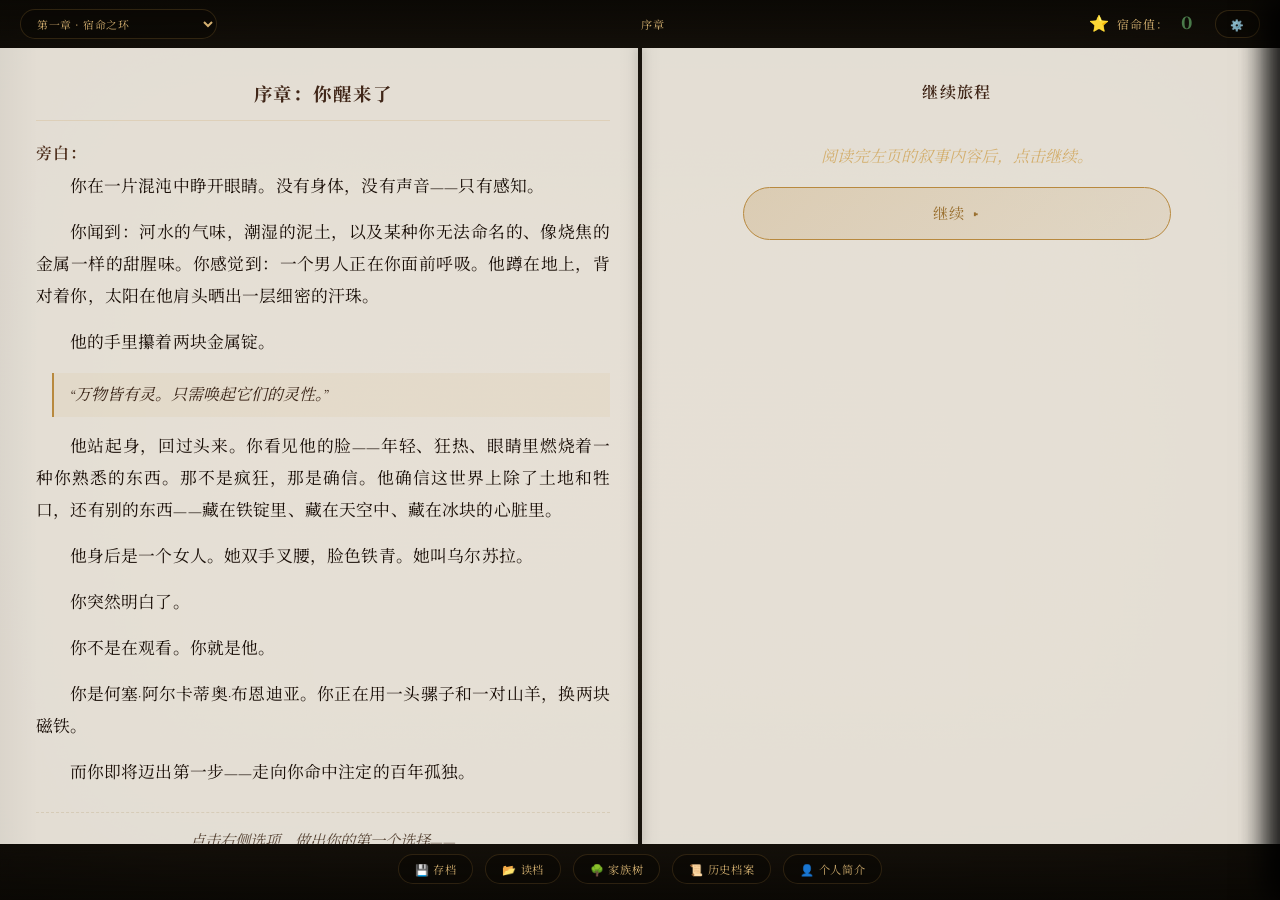
==== 百年孤独/百年孤独交互游戏/index.html @ 69bd51e5 "第一章demo" ====
<!DOCTYPE html>
<html lang="zh-CN">
<head>
<meta charset="UTF-8">
<meta name="viewport" content="width=device-width, initial-scale=1.0, maximum-scale=1.0, user-scalable=no">
<title>百年孤独 · 宿命之环</title>
<!-- Google Fonts: 衬线字体 -->
<link rel="preconnect" href="https://fonts.googleapis.com">
<link rel="preconnect" href="https://fonts.gstatic.com" crossorigin>
<link href="https://fonts.googleapis.com/css2?family=Cormorant+Garamond:wght@400;600;700&family=Cinzel:wght@400;700&family=Noto+Serif+SC:wght@400;600;700&display=swap" rel="stylesheet">
<style>
/* ================================================================
   一、CSS变量 & 全局重置
   ================================================================ */
:root {
  /* 配色 —— 高对比度复古旧书质感 */
  --bg-dark: #080604;
  --page-bg: rgba(255, 250, 240, 0.90);
  --page-bg-strong: rgba(255, 250, 240, 0.96);
  --text-main: #1a0f08;
  --text-title: #402618;
  --text-transition: #5c4a3b;
  --speaker-ursula: #a52020;
  --speaker-jose: #1a3a4a;
  --speaker-melquiades: #c4910a;
  --speaker-narrator: #4a2a18;
  --choice-bg: #faf3e8;
  --choice-border: #b8956a;
  --choice-hover-bg: #ecdcc8;
  --choice-active-bg: #c89860;
  --fate-low: #4a7a4a;
  --fate-mid: #c4910a;
  --fate-high: #a51a1a;
  --gold: #b8893e;
  --gold-light: #e8c870;
  --gold-dim: #d4b070;
  --spine-shadow: rgba(0,0,0,0.18);
  --sidebar-text: #e0d2bc;
  --sidebar-text-dim: #c0b090;

  /* 字体 */
  --font-body: 'Cormorant Garamond', 'Noto Serif SC', 'Georgia', 'STSong', serif;
  --font-title: 'Cinzel', 'Noto Serif SC', 'Times New Roman', serif;
  --font-ui: 'Noto Serif SC', 'Georgia', serif;

  /* 尺寸 */
  --topbar-h: 48px;
  --bottombar-h: 56px;
  --book-padding: 40px;
  --spine-width: 4px;

  /* 过渡 */
  --transition-speed: 0.35s;
}

* { margin: 0; padding: 0; box-sizing: border-box; }

body {
  background: var(--bg-dark);
  font-family: var(--font-body);
  height: 100vh;
  width: 100vw;
  overflow: hidden;
  user-select: none;
  -webkit-user-select: none;
  color: var(--text-main);
}

/* ================================================================
   二、书页背景层
   ================================================================ */
#book-bg {
  position: fixed;
  inset: 0;
  z-index: 0;
  background-color: #241c12;
  background-image:
    radial-gradient(ellipse at 20% 50%, rgba(200,155,80,0.06) 0%, transparent 50%),
    radial-gradient(ellipse at 80% 50%, rgba(200,155,80,0.04) 0%, transparent 50%),
    url('data:image/svg+xml,<svg xmlns="http://www.w3.org/2000/svg" width="400" height="400"><filter id="n"><feTurbulence type="fractalNoise" baseFrequency="0.65" numOctaves="3" stitchTiles="stitch"/></filter><rect width="400" height="400" filter="url(%23n)" opacity="0.02"/></svg>');
  opacity: 1;
}

/* 书页纹理叠加 */
#book-texture {
  position: fixed;
  inset: 0;
  z-index: 1;
  pointer-events: none;
  background:
    repeating-linear-gradient(0deg, transparent, transparent 2px, rgba(139,105,20,0.02) 2px, rgba(139,105,20,0.02) 4px);
  opacity: 0.35;
}

/* 暗角 */
#vignette {
  position: fixed;
  inset: 0;
  z-index: 2;
  pointer-events: none;
  box-shadow: inset 0 0 180px 60px rgba(0,0,0,0.55);
}

/* ================================================================
   三、主布局 — CSS Grid 书页
   ================================================================ */
#app-container {
  position: fixed;
  inset: 0;
  z-index: 5;
  display: flex;
  flex-direction: column;
}

/* 顶部栏 */
#top-bar {
  height: var(--topbar-h);
  z-index: 15;
  display: flex;
  justify-content: space-between;
  align-items: center;
  padding: 0 20px;
  background: linear-gradient(to bottom, rgba(10,8,4,0.9) 0%, rgba(10,8,4,0.4) 100%);
  gap: 12px;
  flex-shrink: 0;
  backdrop-filter: blur(6px);
}

.top-item {
  display: flex;
  align-items: center;
  gap: 16px;
}

.top-btn {
  font-family: var(--font-ui);
  font-size: 0.68rem;
  color: var(--gold-dim);
  background: rgba(10,8,4,0.55);
  border: 1px solid rgba(184,137,62,0.22);
  padding: 5px 14px;
  border-radius: 20px;
  cursor: pointer;
  transition: all 0.3s ease;
  letter-spacing: 0.05em;
  white-space: nowrap;
}
.top-btn:hover {
  background: rgba(184,137,62,0.12);
  border-color: rgba(184,137,62,0.45);
  color: #e8d0a0;
}

#chapter-select {
  font-family: var(--font-ui);
  font-size: 0.68rem;
  color: var(--gold-dim);
  background: rgba(10,8,4,0.55);
  border: 1px solid rgba(184,137,62,0.22);
  padding: 5px 12px;
  border-radius: 20px;
  cursor: pointer;
  letter-spacing: 0.05em;
  outline: none;
}
#chapter-select option {
  background: #14100c;
  color: #d4b070;
}

#progress-label {
  font-family: var(--font-ui);
  font-size: 0.7rem;
  color: var(--gold-dim);
  letter-spacing: 0.08em;
  white-space: nowrap;
}

/* 宿命值显示 */
#fate-display {
  display: flex;
  align-items: center;
  gap: 6px;
  font-family: var(--font-title);
  font-size: 0.75rem;
  color: var(--gold-dim);
  letter-spacing: 0.1em;
}
#fate-icon {
  font-size: 1rem;
}
#fate-value {
  font-weight: 700;
  font-size: 1.1rem;
  transition: color 0.5s ease, transform 0.3s ease;
  min-width: 24px;
  text-align: center;
}
#fate-value.pulse {
  animation: fatePulse 0.5s ease;
}

@keyframes fatePulse {
  0%, 100% { transform: scale(1); }
  50% { transform: scale(1.35); }
}

/* 书页区域 */
#book-area {
  flex: 1;
  display: grid;
  grid-template-columns: 1fr var(--spine-width) 1fr;
  overflow: hidden;
  min-height: 0;
}

/* 左页 */
#left-page {
  position: relative;
  padding: 32px 28px 32px 36px;
  overflow-y: auto;
  overflow-x: hidden;
  background:
    linear-gradient(to right, rgba(0,0,0,0.04) 0%, transparent 6%),
    linear-gradient(to left, rgba(0,0,0,0.03) 0%, transparent 3%),
    rgba(255, 250, 240, 0.88);
  transition: opacity var(--transition-speed) ease;
}
#left-page.fading { opacity: 0; }

#left-page::-webkit-scrollbar { width: 4px; }
#left-page::-webkit-scrollbar-track { background: transparent; }
#left-page::-webkit-scrollbar-thumb { background: rgba(139,105,20,0.15); border-radius: 6px; }

/* 书脊 */
#spine {
  position: relative;
  background: linear-gradient(
    to right,
    rgba(0,0,0,0.12) 0%,
    rgba(0,0,0,0.18) 30%,
    rgba(0,0,0,0.22) 50%,
    rgba(0,0,0,0.18) 70%,
    rgba(0,0,0,0.12) 100%
  );
  box-shadow:
    -2px 0 8px rgba(0,0,0,0.1),
    2px 0 8px rgba(0,0,0,0.1);
  z-index: 2;
}

/* 右页 */
#right-page {
  position: relative;
  padding: 32px 36px 32px 28px;
  overflow-y: auto;
  overflow-x: hidden;
  background:
    linear-gradient(to left, rgba(0,0,0,0.04) 0%, transparent 6%),
    linear-gradient(to right, rgba(0,0,0,0.03) 0%, transparent 3%),
    rgba(255, 250, 240, 0.88);
  transition: opacity var(--transition-speed) ease;
}
#right-page.fading { opacity: 0; }

#right-page::-webkit-scrollbar { width: 4px; }
#right-page::-webkit-scrollbar-track { background: transparent; }
#right-page::-webkit-scrollbar-thumb { background: rgba(139,105,20,0.15); border-radius: 6px; }

/* 底部栏 */
#bottom-bar {
  height: var(--bottombar-h);
  z-index: 15;
  display: flex;
  justify-content: center;
  align-items: center;
  gap: 12px;
  padding: 8px 20px 14px;
  background: linear-gradient(to top, rgba(10,8,4,0.9) 0%, rgba(10,8,4,0.4) 100%);
  backdrop-filter: blur(6px);
  flex-shrink: 0;
  flex-wrap: wrap;
}

.bottom-btn {
  font-family: var(--font-ui);
  font-size: 0.7rem;
  color: var(--gold-dim);
  background: rgba(10,8,4,0.55);
  border: 1px solid rgba(184,137,62,0.2);
  padding: 6px 16px;
  border-radius: 20px;
  cursor: pointer;
  transition: all 0.3s ease;
  letter-spacing: 0.06em;
  white-space: nowrap;
  display: flex;
  align-items: center;
  gap: 5px;
}
.bottom-btn:hover {
  background: rgba(184,137,62,0.12);
  border-color: rgba(184,137,62,0.45);
  color: #e8d0a0;
}

/* ================================================================
   四、左页叙事区样式
   ================================================================ */
.scene-title {
  font-family: var(--font-title);
  font-size: 1.15rem;
  font-weight: 700;
  color: var(--text-title);
  letter-spacing: 0.1em;
  margin-bottom: 20px;
  padding-bottom: 12px;
  border-bottom: 1px solid rgba(196,149,74,0.2);
  text-align: center;
}

.speaker-label {
  display: inline-block;
  font-family: var(--font-title);
  font-size: 1rem;
  font-weight: 600;
  margin-bottom: 6px;
  letter-spacing: 0.05em;
}
.speaker-label.ursula { color: var(--speaker-ursula); }
.speaker-label.jose { color: var(--speaker-jose); }
.speaker-label.melquiades { color: var(--speaker-melquiades); }
.speaker-label.narrator { color: var(--speaker-narrator); }

.narrative-paragraph {
  font-size: 1.05rem;
  line-height: 1.9;
  color: var(--text-main);
  text-indent: 2em;
  margin-bottom: 14px;
  text-align: justify;
  letter-spacing: 0.01em;
}

.narrative-quote {
  display: block;
  margin: 8px 0 14px 16px;
  padding: 8px 16px;
  border-left: 2px solid var(--gold);
  font-style: italic;
  color: #3a2518;
  font-size: 1rem;
  line-height: 1.8;
  background: rgba(196,149,74,0.08);
}

.transition-text {
  margin-top: 24px;
  padding-top: 16px;
  border-top: 1px dashed rgba(139,105,20,0.15);
  font-style: italic;
  color: var(--text-transition);
  font-size: 0.95rem;
  line-height: 1.7;
  text-align: center;
}

.memory-hint {
  margin-top: 20px;
  padding: 10px 16px;
  background: rgba(196,149,74,0.1);
  border: 1px solid rgba(184,137,62,0.25);
  border-radius: 6px;
  font-size: 0.8rem;
  color: #5c4a3b;
  text-align: center;
  font-style: italic;
}
.memory-hint::before {
  content: '💎 ';
}

/* ================================================================
   五、右页交互区样式
   ================================================================ */
.right-section-title {
  font-family: var(--font-title);
  font-size: 1rem;
  font-weight: 600;
  color: var(--text-title);
  text-align: center;
  margin-bottom: 20px;
  letter-spacing: 0.08em;
}

.choices-list {
  display: flex;
  flex-direction: column;
  gap: 14px;
}

.choice-btn {
  display: block;
  width: 100%;
  padding: 18px 22px;
  background: rgba(250, 243, 232, 0.94);
  border: 1px solid var(--choice-border);
  border-radius: 6px;
  font-family: var(--font-body);
  font-size: 1.05rem;
  text-align: left;
  color: var(--text-main);
  cursor: pointer;
  transition: all 0.25s ease;
  position: relative;
  letter-spacing: 0.02em;
}
.choice-btn:hover {
  background: var(--choice-hover-bg);
  transform: translateY(-2px);
  box-shadow: 0 6px 20px rgba(0,0,0,0.14);
  border-color: #a07848;
}
.choice-btn:active {
  background: var(--choice-active-bg);
  transform: translateY(0);
  box-shadow: 0 2px 8px rgba(0,0,0,0.12);
}
.choice-btn .choice-label {
  display: block;
  font-weight: 600;
  font-family: var(--font-title);
  font-size: 1rem;
  color: var(--text-title);
  margin-bottom: 6px;
  letter-spacing: 0.04em;
}
.choice-btn .choice-desc {
  display: block;
  font-size: 0.88rem;
  color: #4a3a2a;
  line-height: 1.5;
  font-style: italic;
}

/* 结算面板 */
.settlement-panel {
  background: rgba(250, 243, 232, 0.94);
  border: 1px solid var(--choice-border);
  border-radius: 8px;
  padding: 24px;
}

.settlement-summary {
  font-size: 0.95rem;
  line-height: 1.8;
  color: var(--text-main);
  text-align: center;
  margin-bottom: 16px;
  font-style: italic;
}

.settlement-table {
  width: 100%;
  border-collapse: collapse;
  margin: 12px 0;
  font-size: 0.88rem;
}
.settlement-table th {
  font-family: var(--font-title);
  font-size: 0.75rem;
  color: var(--text-title);
  padding: 8px 10px;
  border-bottom: 1px solid var(--choice-border);
  letter-spacing: 0.05em;
}
.settlement-table td {
  padding: 8px 10px;
  text-align: center;
  border-bottom: 1px solid rgba(196,149,74,0.12);
  color: var(--text-main);
}

.tag-badge {
  display: inline-block;
  padding: 3px 12px;
  background: rgba(184,137,62,0.15);
  border: 1px solid rgba(184,137,62,0.3);
  border-radius: 12px;
  font-size: 0.75rem;
  color: #3a2018;
  margin: 2px 4px;
}

.fate-summary {
  text-align: center;
  font-family: var(--font-title);
  font-size: 0.9rem;
  margin-top: 16px;
  letter-spacing: 0.06em;
}

.next-btn {
  display: block;
  width: 80%;
  margin: 20px auto 0;
  padding: 14px 24px;
  background: linear-gradient(135deg, rgba(184,137,62,0.22), rgba(184,137,62,0.1));
  border: 1px solid var(--gold);
  border-radius: 30px;
  font-family: var(--font-title);
  font-size: 0.95rem;
  color: #9a7030;
  cursor: pointer;
  transition: all 0.3s ease;
  letter-spacing: 0.1em;
  text-align: center;
}
.next-btn:hover {
  background: linear-gradient(135deg, rgba(184,137,62,0.38), rgba(184,137,62,0.18));
  transform: translateY(-2px);
  box-shadow: 0 6px 20px rgba(184,137,62,0.2);
  color: #b8893e;
}

/* 记忆碎片卡片 */
.memory-card {
  position: relative;
  margin-top: 16px;
  padding: 16px 20px;
  background: linear-gradient(135deg, rgba(184,137,62,0.15), rgba(10,8,4,0.55));
  border: 1px solid var(--gold);
  border-radius: 8px;
  animation: memorySlideIn 0.5s ease;
  box-shadow: 0 0 20px rgba(184,137,62,0.08);
}
@keyframes memorySlideIn {
  from { transform: translateY(20px); opacity: 0; }
  to { transform: translateY(0); opacity: 1; }
}
.memory-card-title {
  font-family: var(--font-title);
  font-size: 0.85rem;
  color: var(--gold-light);
  letter-spacing: 0.08em;
  margin-bottom: 4px;
}
.memory-card-desc {
  font-size: 0.82rem;
  color: #d4c0a0;
  line-height: 1.5;
  font-style: italic;
}

/* ================================================================
   六、侧边栏（通用）
   ================================================================ */
.sidebar-overlay {
  position: fixed;
  inset: 0;
  z-index: 50;
  background: rgba(0,0,0,0.6);
  opacity: 0;
  pointer-events: none;
  transition: opacity 0.35s ease;
}
.sidebar-overlay.open {
  opacity: 1;
  pointer-events: all;
}

.sidebar-panel {
  position: fixed;
  top: 0;
  right: 0;
  bottom: 0;
  width: min(420px, 90vw);
  z-index: 55;
  background: linear-gradient(135deg, #14100c, #0e0b08);
  border-left: 1px solid rgba(184,137,62,0.2);
  box-shadow: -8px 0 30px rgba(0,0,0,0.6);
  transform: translateX(100%);
  transition: transform 0.4s cubic-bezier(0.4, 0, 0.2, 1);
  overflow-y: auto;
  padding: 24px;
  display: flex;
  flex-direction: column;
}
.sidebar-panel.open {
  transform: translateX(0);
}

.sidebar-header {
  display: flex;
  justify-content: space-between;
  align-items: center;
  margin-bottom: 20px;
  padding-bottom: 12px;
  border-bottom: 1px solid rgba(184,137,62,0.2);
}
.sidebar-title {
  font-family: var(--font-title);
  font-size: 1.1rem;
  color: var(--gold-light);
  letter-spacing: 0.08em;
}
.sidebar-close {
  background: none;
  border: 1px solid rgba(184,137,62,0.3);
  color: var(--gold-dim);
  font-size: 1.2rem;
  cursor: pointer;
  width: 32px;
  height: 32px;
  border-radius: 50%;
  display: flex;
  align-items: center;
  justify-content: center;
  transition: all 0.3s ease;
}
.sidebar-close:hover {
  background: rgba(184,137,62,0.15);
  border-color: var(--gold);
  color: var(--gold-light);
}

.sidebar-content {
  flex: 1;
  overflow-y: auto;
}

/* 家族树 */
.family-member {
  padding: 10px 14px;
  margin: 6px 0;
  background: rgba(255,255,255,0.04);
  border: 1px solid rgba(184,137,62,0.15);
  border-radius: 6px;
  cursor: pointer;
  transition: all 0.3s ease;
}
.family-member:hover {
  background: rgba(184,137,62,0.1);
  border-color: rgba(184,137,62,0.35);
}
.family-member.current {
  border-color: var(--gold);
  background: rgba(184,137,62,0.15);
}
.family-member .fm-name {
  font-family: var(--font-title);
  font-size: 0.9rem;
  color: #e8d0a0;
  letter-spacing: 0.04em;
}
.family-member .fm-relation {
  font-size: 0.7rem;
  color: var(--gold-dim);
  margin-top: 2px;
}
.family-tree-connector {
  width: 2px;
  height: 16px;
  background: rgba(184,137,62,0.18);
  margin: 0 auto;
}

/* 历史档案 */
.archive-item {
  padding: 12px 16px;
  margin: 8px 0;
  border-radius: 6px;
  border: 1px solid rgba(184,137,62,0.15);
  background: rgba(255,255,255,0.03);
  transition: all 0.3s ease;
}
.archive-item.unlocked { border-color: rgba(184,137,62,0.35); }
.archive-item.locked {
  opacity: 0.45;
  filter: grayscale(0.4);
}
.archive-item .archive-chapter {
  font-size: 0.65rem;
  color: var(--gold-dim);
  letter-spacing: 0.1em;
  text-transform: uppercase;
}
.archive-item .archive-title {
  font-family: var(--font-title);
  font-size: 0.9rem;
  color: #e8d0a0;
  margin-top: 2px;
  letter-spacing: 0.04em;
}
.archive-item .archive-desc {
  font-size: 0.8rem;
  color: #c0b090;
  margin-top: 4px;
  line-height: 1.4;
}
.locked .archive-title::after {
  content: ' ❓';
}

/* 个人简介 */
.profile-section {
  margin-bottom: 20px;
}
.profile-section h4 {
  font-family: var(--font-title);
  font-size: 0.8rem;
  color: var(--gold-light);
  letter-spacing: 0.08em;
  margin-bottom: 8px;
  padding-bottom: 4px;
  border-bottom: 1px solid rgba(184,137,62,0.18);
}
.profile-tags {
  display: flex;
  flex-wrap: wrap;
  gap: 6px;
}
.profile-choice-log {
  font-size: 0.82rem;
  color: #d0c0a0;
  line-height: 1.8;
}
.profile-fate-level {
  font-family: var(--font-title);
  font-size: 1.1rem;
  text-align: center;
  padding: 12px;
  background: rgba(184,137,62,0.08);
  border-radius: 8px;
  margin-top: 8px;
}

/* ================================================================
   七、设置面板（模态框）
   ================================================================ */
.modal-overlay {
  position: fixed;
  inset: 0;
  z-index: 60;
  background: rgba(0,0,0,0.7);
  display: flex;
  align-items: center;
  justify-content: center;
  opacity: 0;
  pointer-events: none;
  transition: opacity 0.3s ease;
}
.modal-overlay.open {
  opacity: 1;
  pointer-events: all;
}

.modal-panel {
  background: linear-gradient(135deg, #181410, #12100c);
  border: 1px solid rgba(184,137,62,0.25);
  border-radius: 12px;
  padding: 28px 32px;
  width: min(380px, 90vw);
  box-shadow: 0 20px 60px rgba(0,0,0,0.7);
}

.modal-title {
  font-family: var(--font-title);
  font-size: 1rem;
  color: #e8d0a0;
  text-align: center;
  margin-bottom: 20px;
  letter-spacing: 0.1em;
}

.setting-row {
  display: flex;
  justify-content: space-between;
  align-items: center;
  padding: 10px 0;
  border-bottom: 1px solid rgba(184,137,62,0.1);
}
.setting-label {
  font-family: var(--font-ui);
  font-size: 0.85rem;
  color: #d4c0a0;
}

.setting-control {
  display: flex;
  align-items: center;
  gap: 8px;
}

.font-size-btn {
  font-family: var(--font-ui);
  font-size: 0.7rem;
  color: var(--gold-dim);
  background: rgba(10,8,4,0.5);
  border: 1px solid rgba(184,137,62,0.25);
  padding: 4px 12px;
  border-radius: 12px;
  cursor: pointer;
  transition: all 0.2s ease;
}
.font-size-btn.active {
  background: rgba(184,137,62,0.22);
  border-color: var(--gold);
  color: #e8d0a0;
}

input[type="range"] {
  width: 80px;
  accent-color: var(--gold);
}

.toggle-switch {
  position: relative;
  width: 40px;
  height: 22px;
  background: rgba(255,255,255,0.08);
  border-radius: 11px;
  cursor: pointer;
  transition: background 0.3s ease;
}
.toggle-switch.on {
  background: rgba(184,137,62,0.55);
}
.toggle-switch::after {
  content: '';
  position: absolute;
  top: 3px;
  left: 3px;
  width: 16px;
  height: 16px;
  border-radius: 50%;
  background: #d4c0a0;
  transition: left 0.3s ease;
}
.toggle-switch.on::after { left: 21px; }

.modal-actions {
  display: flex;
  gap: 12px;
  margin-top: 20px;
  justify-content: center;
}
.modal-btn {
  font-family: var(--font-ui);
  font-size: 0.8rem;
  padding: 8px 20px;
  border-radius: 20px;
  cursor: pointer;
  transition: all 0.3s ease;
  letter-spacing: 0.05em;
}
.modal-btn-primary {
  background: rgba(184,137,62,0.22);
  border: 1px solid var(--gold);
  color: #e8d0a0;
}
.modal-btn-primary:hover {
  background: rgba(184,137,62,0.38);
}
.modal-btn-danger {
  background: rgba(165,26,26,0.15);
  border: 1px solid rgba(165,26,26,0.45);
  color: #d08080;
}
.modal-btn-danger:hover {
  background: rgba(165,26,26,0.3);
}

/* ================================================================
   八、Toast 提示
   ================================================================ */
#toast {
  position: fixed;
  bottom: 80px;
  left: 50%;
  transform: translateX(-50%) translateY(20px);
  z-index: 70;
  padding: 10px 24px;
  background: rgba(16,12,8,0.92);
  border: 1px solid rgba(184,137,62,0.35);
  border-radius: 20px;
  font-family: var(--font-ui);
  font-size: 0.8rem;
  color: #e8d0a0;
  opacity: 0;
  pointer-events: none;
  transition: all 0.35s ease;
  backdrop-filter: blur(8px);
}
#toast.show {
  opacity: 1;
  transform: translateX(-50%) translateY(0);
}

/* ================================================================
   九、响应式 — 移动端
   ================================================================ */
@media (max-width: 768px) {
  #book-area {
    grid-template-columns: 1fr;
    grid-template-rows: auto auto;
  }
  #spine { display: none; }
  #left-page {
    padding: 20px 18px;
    max-height: 55vh;
    border-bottom: 1px solid rgba(196,149,74,0.1);
  }
  #right-page {
    padding: 20px 18px;
    max-height: 45vh;
  }
  #top-bar {
    padding: 0 10px;
    gap: 6px;
  }
  .top-btn { font-size: 0.6rem; padding: 4px 8px; }
  #progress-label { font-size: 0.6rem; }
  #bottom-bar { gap: 6px; }
  .bottom-btn { font-size: 0.62rem; padding: 5px 10px; }
  .scene-title { font-size: 1rem; }
  .narrative-paragraph { font-size: 0.95rem; line-height: 1.7; }
}
</style>
</head>
<body>

<!-- ================================================================
     背景层
     ================================================================ -->
<div id="book-bg"></div>
<div id="book-texture"></div>
<div id="vignette"></div>

<!-- ================================================================
     主应用容器
     ================================================================ -->
<div id="app-container">

  <!-- 顶部栏 -->
  <div id="top-bar">
    <div class="top-item">
      <select id="chapter-select">
        <option value="1" selected>第一章 · 宿命之环</option>
        <option value="2" disabled>第二章 · 失眠症（敬请期待）</option>
      </select>
    </div>
    <div class="top-item">
      <span id="progress-label">序章</span>
    </div>
    <div class="top-item">
      <div id="fate-display">
        <span id="fate-icon">⭐</span>
        <span>宿命值：</span>
        <span id="fate-value" style="color: var(--fate-low)">0</span>
      </div>
      <button class="top-btn" id="btn-settings" title="设置">⚙️</button>
    </div>
  </div>

  <!-- 书页区域 -->
  <div id="book-area">
    <!-- 左页：叙事区 -->
    <div id="left-page"></div>

    <!-- 书脊 -->
    <div id="spine"></div>

    <!-- 右页：交互区 -->
    <div id="right-page"></div>
  </div>

  <!-- 底部栏 -->
  <div id="bottom-bar">
    <button class="bottom-btn" id="btn-save">💾 存档</button>
    <button class="bottom-btn" id="btn-load">📂 读档</button>
    <button class="bottom-btn" id="btn-family-tree">🌳 家族树</button>
    <button class="bottom-btn" id="btn-archives">📜 历史档案</button>
    <button class="bottom-btn" id="btn-profile">👤 个人简介</button>
  </div>
</div>

<!-- ================================================================
     侧边栏：家族树
     ================================================================ -->
<div class="sidebar-overlay" id="sidebar-family-overlay"></div>
<div class="sidebar-panel" id="sidebar-family">
  <div class="sidebar-header">
    <span class="sidebar-title">🌳 布恩迪亚家族谱系</span>
    <button class="sidebar-close" id="close-family">✕</button>
  </div>
  <div class="sidebar-content" id="family-content"></div>
</div>

<!-- ================================================================
     侧边栏：历史档案
     ================================================================ -->
<div class="sidebar-overlay" id="sidebar-archives-overlay"></div>
<div class="sidebar-panel" id="sidebar-archives">
  <div class="sidebar-header">
    <span class="sidebar-title">📜 历史档案</span>
    <button class="sidebar-close" id="close-archives">✕</button>
  </div>
  <div class="sidebar-content" id="archives-content"></div>
</div>

<!-- ================================================================
     侧边栏：个人简介
     ================================================================ -->
<div class="sidebar-overlay" id="sidebar-profile-overlay"></div>
<div class="sidebar-panel" id="sidebar-profile">
  <div class="sidebar-header">
    <span class="sidebar-title">👤 个人简介</span>
    <button class="sidebar-close" id="close-profile">✕</button>
  </div>
  <div class="sidebar-content" id="profile-content"></div>
</div>

<!-- ================================================================
     设置面板
     ================================================================ -->
<div class="modal-overlay" id="settings-overlay">
  <div class="modal-panel">
    <div class="modal-title">⚙️ 设置</div>
    <div class="setting-row">
      <span class="setting-label">字体大小</span>
      <div class="setting-control">
        <button class="font-size-btn" data-size="small">小</button>
        <button class="font-size-btn active" data-size="medium">中</button>
        <button class="font-size-btn" data-size="large">大</button>
      </div>
    </div>
    <div class="setting-row">
      <span class="setting-label">背景音乐音量</span>
      <div class="setting-control">
        <input type="range" id="volume-slider" min="0" max="100" value="30">
      </div>
    </div>
    <div class="setting-row">
      <span class="setting-label">音效</span>
      <div class="setting-control">
        <div class="toggle-switch on" id="toggle-sfx"></div>
      </div>
    </div>
    <div class="modal-actions">
      <button class="modal-btn modal-btn-danger" id="btn-reset-game">重置游戏</button>
      <button class="modal-btn modal-btn-primary" id="btn-close-settings">关闭</button>
    </div>
  </div>
</div>

<!-- Toast 提示 -->
<div id="toast"></div>

<!-- ================================================================
     主脚本
     ================================================================ -->
<script>
/* ================================================================
   一、数据层：第一章完整场景数据
   15个选择分支 × 5轮 + 序章 + 5个结算 + 章末结算
   ================================================================ */
const chapter1Data = {
  id: 'chapter1',
  title: '第一章 · 宿命之环',
  initialScene: 'prologue',

  scenes: {

    /* ---- 序章 ---- */
    prologue: {
      id: 'prologue',
      type: 'narrative',
      chapter: 1,
      round: 0,
      title: '序章：你醒来了',
      leftPage: {
        speaker: '旁白',
        speakerColor: '#4a2a18',
        paragraphs: [
          '你在一片混沌中睁开眼睛。没有身体，没有声音——只有感知。',
          '你闻到：河水的气味，潮湿的泥土，以及某种你无法命名的、像烧焦的金属一样的甜腥味。你感觉到：一个男人正在你面前呼吸。他蹲在地上，背对着你，太阳在他肩头晒出一层细密的汗珠。',
          '他的手里攥着两块金属锭。'
        ],
        quotes: [
          '“万物皆有灵。只需唤起它们的灵性。”'
        ],
        postQuote: [
          '他站起身，回过头来。你看见他的脸——年轻、狂热、眼睛里燃烧着一种你熟悉的东西。那不是疯狂，那是确信。他确信这世界上除了土地和牲口，还有别的东西——藏在铁锭里、藏在天空中、藏在冰块的心脏里。',
          '他身后是一个女人。她双手叉腰，脸色铁青。她叫乌尔苏拉。',
          '你突然明白了。',
          '你不是在观看。你就是他。',
          '你是何塞·阿尔卡蒂奥·布恩迪亚。你正在用一头骡子和一对山羊，换两块磁铁。',
          '而你即将迈出第一步——走向你命中注定的百年孤独。'
        ],
        transition: '点击右侧选项，做出你的第一个选择——'
      },
      choices: null,
      nextScene: 'round1_choice'
    },

    /* ---- 第一轮选择：磁铁 ---- */
    round1_choice: {
      id: 'round1_choice',
      type: 'choice',
      chapter: 1,
      round: 1,
      title: '第一轮选择 · 磁铁',
      leftPage: {
        speaker: '乌尔苏拉',
        speakerColor: '#a52020',
        paragraphs: [
          '乌尔苏拉站在你身后，声音像一根绷紧的弦：'
        ],
        quotes: [
          '“那是我们仅有的牲口。你拿它们换了两块废铁？”'
        ],
        postQuote: [
          '你低头看着磁铁。铁锅、铁盆、铁钳从地上纷纷立起，像被唤醒的士兵，叮叮当当朝你走来。你的心跳得像战鼓。',
          '吉卜赛人梅尔基亚德斯站在帐篷阴影里，用嘶哑的声音说：'
        ],
        quotes2: [
          '“干不了这个，朋友。磁铁挖不出黄金。”'
        ],
        postQuote2: [
          '但你不信。你不信任何人。'
        ],
        transition: '你选择——'
      },
      choices: [
        {
          id: 'r1_a',
          label: '拖着磁铁走进丛林',
          description: '你不回答她。你扛起磁铁，走进密林，一寸一寸地走，寻找黄金……',
          nextScene: 'round1_a_narrative',
          effects: { tags: ['执着勘探者'], fate: 2, memory: null }
        },
        {
          id: 'r1_b',
          label: '把磁铁还给梅尔基亚德斯',
          description: '你看着乌尔苏拉红肿的眼睛，把磁铁放回吉卜赛人的面前……',
          nextScene: 'round1_b_narrative',
          effects: { tags: ['家庭的守望者'], fate: 1, memory: null }
        },
        {
          id: 'r1_c',
          label: '把磁铁卖给村里的其他人',
          description: '你以双倍价格把磁铁卖给商人，用金币换回了骡子和山羊……',
          nextScene: 'round1_c_narrative',
          effects: { tags: ['精明的妥协者'], fate: 1, memory: null, antiFate: true }
        }
      ],
      settlement: 'round1_settlement'
    },

    /* 第一轮 A 分支叙事 */
    round1_a_narrative: {
      id: 'round1_a_narrative',
      type: 'narrative',
      chapter: 1, round: 1,
      title: '执着勘探者',
      leftPage: {
        speaker: '何塞·阿尔卡蒂奥·布恩迪亚',
        speakerColor: '#1a3a4a',
        paragraphs: [
          '你不回答乌尔苏拉。你把两块磁铁扛上肩膀，赤脚走进河岸边的密林。你口中念念有词——那些咒语是梅尔基亚德斯教你的，你记不全，但你不在乎。你一寸一寸地走，一路拖拽，铁锭划过石头发出刺耳的刮擦声。',
          '三天。你走了三天。',
          '你没有找到黄金。唯一的收获是一副十五世纪的盔甲，锈迹斑斑，嵌在泥地里。你把它撬出来，敲开——里面是一具钙化的骷髅，颈上挂着铜质圣物盒，盒里有一绺女人的头发，黑得像夜。',
          '你把头发收进口袋。把盔甲拖回家。'
        ],
        quotes: [
          '乌尔苏拉站在门口，看到你满身泥泞、手里只有一副破铁壳，她没有骂你。她只是说：“挂门后吧。至少能吓唬盗贼。”'
        ],
        postQuote: [
          '那天晚上你躺在床上，听着她在隔壁翻身的声音。你知道她没睡。你也没睡。你在黑暗中握着那一绺黑发，觉得它比黄金更重。'
        ]
      },
      choices: null,
      nextScene: 'round1_settlement'
    },

    /* 第一轮 B 分支叙事 */
    round1_b_narrative: {
      id: 'round1_b_narrative',
      type: 'narrative',
      chapter: 1, round: 1,
      title: '家庭的守望者',
      leftPage: {
        speaker: '何塞·阿尔卡蒂奥·布恩迪亚',
        speakerColor: '#1a3a4a',
        paragraphs: [
          '你站在乌尔苏拉和磁铁之间，手心出汗。你看着她——她的眼睛红肿，嘴唇紧抿。你忽然想起她嫁给你那天，穿的白裙子沾了泥，她笑着说："没关系，我们从头开始。"',
          '你转身，走回帐篷，把磁铁放回梅尔基亚德斯面前。'
        ],
        quotes: [
          '“我换不了。”你说。',
          '梅尔基亚德斯没有笑，只是收起磁铁，从箱子里取出一面小铜镜递给你。“送你的，”他说，“别让女人哭。”'
        ],
        postQuote: [
          '你拿着铜镜回家，递给乌尔苏拉。她接过去，看了一眼镜子里的自己，又看了一眼你。"你还有骡子和山羊吗？""没有。""那明年呢？""……会有。"',
          '她转身走进厨房，锅碗瓢盆响了一阵。然后她端出一碗热汤放在桌上，没看你，说："喝吧。"',
          '你坐下来喝汤。汤很咸。你不知道是因为盐放多了，还是因为你在喝的时候，眼睛湿了。'
        ]
      },
      choices: null,
      nextScene: 'round1_settlement'
    },

    /* 第一轮 C 分支叙事 */
    round1_c_narrative: {
      id: 'round1_c_narrative',
      type: 'narrative',
      chapter: 1, round: 1,
      title: '精明的妥协者',
      leftPage: {
        speaker: '何塞·阿尔卡蒂奥·布恩迪亚',
        speakerColor: '#1a3a4a',
        paragraphs: [
          '你从乌尔苏拉身边走过，径直去了村里的广场。你大声吆喝着，用磁铁吸引铁器，表演了一场"唤醒万物"的奇观。村民们围上来，惊叹不已。',
          '你以双倍价格把磁铁卖给了一个商人。他用它们来吸井底的铁桶。',
          '当晚你回到家，把金币倒在桌上——不多不少，正好够买回那对骡子和山羊，还有多余的一些。',
          '乌尔苏拉站在桌旁，数了三遍金币，抬起头看你：'
        ],
        quotes: [
          '“你不疯了？”',
          '“我从来没疯过，”你说，“我只是在找办法。”'
        ],
        postQuote: [
          '她没说话，但那天晚上她把手放在你的手背上。那是几个月来第一次。',
          '你赢了这场仗，但你心里明白：你失去的不是磁铁，而是那个站在帐篷阴影里的吉卜赛人望向你的、像是在说"你本该走得更远"的眼神。'
        ]
      },
      choices: null,
      nextScene: 'round1_settlement'
    },

    /* 第一轮结算 */
    round1_settlement: {
      id: 'round1_settlement',
      type: 'settlement',
      chapter: 1, round: 1,
      title: '第一轮 · 结算',
      leftPage: {
        speaker: null,
        speakerColor: null,
        paragraphs: [
          '无论你选了哪一条路，三月都过去了。吉卜赛人再次到来的时候，乌尔苏拉正在院子里晾衣服。你听见远处传来鼓声——不是节庆的鼓，是科学的鼓。',
          '你放下手中的锄头，向河边走去。你没有回头。',
          '你永远不会知道，乌尔苏拉站在那根晾衣绳后面，看了你多久。'
        ]
      },
      settlement: {
        summary: '第一轮选择完成。你的决定改变了何塞与乌尔苏拉之间的关系，也为后续的旅程埋下了伏笔。',
        nextScene: 'round2_choice',
        nextLabel: '进入第二轮'
      }
    },

    /* ---- 第二轮选择：放大镜 ---- */
    round2_choice: {
      id: 'round2_choice',
      type: 'choice',
      chapter: 1, round: 2,
      title: '第二轮选择 · 放大镜',
      leftPage: {
        speaker: '梅尔基亚德斯',
        speakerColor: '#c4910a',
        paragraphs: [
          '梅尔基亚德斯站在新搭的帐篷前，这一次他身边没有女人和孩子，只有一个木箱。他打开木箱，取出一面巨大的放大镜——足有鼓面大小。',
          '他把它举到太阳下。一束光落在干草堆上，草堆瞬间燃烧起来，火焰蹿起一人多高。',
          '人群后退。你向前走了一步。'
        ],
        quotes: [
          '“上一次，你用磁铁找黄金。这一次呢？用这面镜子，你能点燃敌人的堡垒。能点燃整个世界的天空。”'
        ],
        postQuote: [
          '你想起了那副盔甲里的骷髅。想起了那绺黑发。想起了乌尔苏拉站在门口说"你至少能吓唬盗贼"——你不想再只是"吓唬"了。'
        ],
        transition: '你选择——'
      },
      choices: [
        {
          id: 'r2_a',
          label: '用乌尔苏拉的金币购买',
          description: '跑回家，撬开床底的木匣，取出她父亲一辈子积蓄的三枚金币……',
          nextScene: 'round2_a_narrative',
          effects: { tags: ['科学与牺牲'], fate: 2, memory: null }
        },
        {
          id: 'r2_b',
          label: '与梅尔基亚德斯交易——用你的"记忆"',
          description: '你买不起放大镜。但你有一件东西可以交换：你父亲的面容记忆……',
          nextScene: 'round2_b_narrative',
          effects: { tags: ['代价与收获', '失去面容的人'], fate: 3, memory: null }
        },
        {
          id: 'r2_c',
          label: '先向乌尔苏拉坦白，再决定',
          description: '你走回院子，把一切告诉她。她从床底取出木匣，把金币倒在桌上……',
          nextScene: 'round2_c_narrative',
          effects: { tags: ['清醒的狂热者'], fate: 1, memory: null }
        }
      ],
      settlement: 'round2_settlement'
    },

    /* 第二轮 A 分支叙事 */
    round2_a_narrative: {
      id: 'round2_a_narrative',
      type: 'narrative',
      chapter: 1, round: 2,
      title: '科学与牺牲',
      leftPage: {
        speaker: '何塞·阿尔卡蒂奥·布恩迪亚',
        speakerColor: '#1a3a4a',
        paragraphs: [
          '你跑回家。你知道她藏在哪儿——床底下，第三块石板下面，一个带铜锁的木匣。你撬开锁，取出三枚金币。那是她父亲一辈子的积蓄，是她留着"等真正需要时"的底牌。',
          '你带着金币回到帐篷，买下了放大镜。',
          '当天下午你就在院子里试了。你举着它对着太阳，光束聚焦在你自己的手臂上——不是想自杀，你只是想试试它有多烫。结果你的前臂灼伤，皮肉翻卷，像被烙铁烫过。',
          '乌尔苏拉回来的时候，你正坐在门槛上，左手缠着破布，右手还攥着放大镜。',
          '她没有说话。她走进屋里，把剩下的金币钉进箱底，上了三把锁。',
          '那天夜里你痛得睡不着。你躺在床上，听见月光在屋顶上走动。你把放大镜举到眼前，透过它看月亮——月亮碎成一片片的，像她撕碎的信。'
        ]
      },
      choices: null,
      nextScene: 'round2_settlement'
    },

    /* 第二轮 B 分支叙事 */
    round2_b_narrative: {
      id: 'round2_b_narrative',
      type: 'narrative',
      chapter: 1, round: 2,
      title: '代价与收获',
      leftPage: {
        speaker: '何塞·阿尔卡蒂奥·布恩迪亚',
        speakerColor: '#1a3a4a',
        paragraphs: [
          '你买不起放大镜。你口袋里只有三十铜板，但你没有犹豫。'
        ],
        quotes: [
          '“我没有钱，”你对梅尔基亚德斯说，“但我有一样东西可以换。”',
          '“什么？”',
          '“我记得我父亲的样子。我祖父的样子。我祖父的祖父的样子。我能把它们画给你看。”'
        ],
        postQuote: [
          '梅尔基亚德斯看了你很久。他伸出雀爪般的手，握住你的手腕，像是把什么东西从你的骨头里抽走——但你没有痛感，只觉得一阵凉意掠过。',
          '他放开了你，把放大镜递到你手中。'
        ],
        quotes2: [
          '“成交，”他说，“但我拿走的不是你父亲的容貌。我拿走的是你记住他的能力。”'
        ],
        postQuote2: [
          '你拿着放大镜走回家，站在院子里。你举它对着太阳，点燃了一堆干草。火焰在黄昏中跳动着，你忽然想不起你父亲是否长着胡子。',
          '你试着回想——失败。你再试——失败。你最后一次试——你的脑海里空空如也，只剩下一个模糊的轮廓。',
          '你站在原地，火焰在脚边静静燃烧。你没有哭。你只是说："值得。"'
        ]
      },
      choices: null,
      nextScene: 'round2_settlement'
    },

    /* 第二轮 C 分支叙事 */
    round2_c_narrative: {
      id: 'round2_c_narrative',
      type: 'narrative',
      chapter: 1, round: 2,
      title: '清醒的狂热者',
      leftPage: {
        speaker: '何塞·阿尔卡蒂奥·布恩迪亚',
        speakerColor: '#1a3a4a',
        paragraphs: [
          '你没有冲回家，也没有立刻交易。你走回自家院子，坐在乌尔苏拉身边，把放大镜的事原原本本告诉了她——包括你想用它做什么，包括你还缺多少钱。',
          '她听完，沉默了很长时间。然后她从床底下取出那个木匣，打开锁，把金币倒在桌上。'
        ],
        quotes: [
          '“三枚，”她说，“只能三枚。”',
          '“你为什么给我？”',
          '“因为如果你永远得不到它，你会恨我一辈子。我宁愿你得到它，然后自己发现它没你想的那么重要。”'
        ],
        postQuote: [
          '你拿着三枚金币走向帐篷。你把金币递给梅尔基亚德斯，拿起放大镜。你走回家的时候，乌尔苏拉正坐在门槛上缝衣服。',
          '你没说话。你举起放大镜——点燃了院子里第一棵枯草。火烧得很快，片刻就熄了。',
          '她没抬头。"冷吗？"她问。"什么？""你拿着那东西的时候，心里冷吗？"',
          '你想了想，说："不冷。……但也没有我想象的那么热。"'
        ]
      },
      choices: null,
      nextScene: 'round2_settlement'
    },

    /* 第二轮结算 */
    round2_settlement: {
      id: 'round2_settlement',
      type: 'settlement',
      chapter: 1, round: 2,
      title: '第二轮 · 结算',
      leftPage: {
        speaker: null,
        speakerColor: null,
        paragraphs: [
          '你在放大镜上花了太多时间。你写了一本手册，论述阳光战的战术威力，厚达两百页，寄往首都。你等待回复，等了两个月、半年、一年。',
          '后来你终于明白，那封信并没有寄到任何人手里。邮差在半路上被河水冲走了。信沉入河底，被鱼啃食，被淤泥覆盖。',
          '你是在一个黄昏知道的。邮局的门已经关了，你站在门口，看着夕阳一寸一寸沉入地平线。你没有生气。你只是把放大镜放在门槛上，走回屋里。',
          '乌尔苏拉在桌上摆了两副碗筷——她一直在等你。'
        ]
      },
      settlement: {
        summary: '第二轮选择完成。放大镜带来的不仅是火焰，还有你和乌尔苏拉之间微妙的平衡。',
        nextScene: 'round3_choice',
        nextLabel: '进入第三轮'
      }
    },

    /* ---- 第三轮选择：孩子们 ---- */
    round3_choice: {
      id: 'round3_choice',
      type: 'choice',
      chapter: 1, round: 3,
      title: '第三轮选择 · 孩子们',
      leftPage: {
        speaker: '乌尔苏拉',
        speakerColor: '#a52020',
        paragraphs: [
          '何塞·阿尔卡蒂奥——你的长子——十四岁了。他站在院子里，石头一样沉默，身材壮得像一头小牛。他不说话的时候，你就忘记了他的存在。',
          '奥雷里亚诺——你的次子——六岁，瘦得像一根芦苇，眼睛里有一种奇怪的清澈。他看东西的时候，你能感觉到他在穿透它。',
          '你一向很少管他们。你忙着炼金、测量星空、烧灼自己的皮肤。你觉得他们自然会成长，像河边的草一样。',
          '但今天下午，乌尔苏拉把两个孩子赶进厨房，站在你面前说：'
        ],
        quotes: [
          '“你带他们去看吉卜赛人。”',
          '“为什么是我？”',
          '“因为你是他们的父亲。”'
        ],
        postQuote: [
          '她没有说"因为你也该当个父亲"。她说的只是"因为你是他们的父亲"。',
          '你带着两个男孩穿过村子，走向帐篷。你左手牵着何塞·阿尔卡蒂奥的手——他手大得像成年人的——右手牵着奥雷里亚诺的手——他的手冰凉，像河里的石头。'
        ],
        transition: '你选择——'
      },
      choices: [
        {
          id: 'r3_a',
          label: '带他们去看冰块',
          description: '挤进人群最前面，把两个孩子拉到身前。奥雷里亚诺伸手去摸冰块……',
          nextScene: 'round3_a_narrative',
          effects: { tags: ['冰块的导师'], fate: 2, memory: null }
        },
        {
          id: 'r3_b',
          label: '带他们去看吉卜赛女人的纸牌',
          description: '绕开冰块的帐篷，来到庇拉尔·特尔内拉的旧纸牌面前……',
          nextScene: 'round3_b_narrative',
          effects: { tags: ['命运的揭示者'], fate: 2, memory: null }
        },
        {
          id: 'r3_c',
          label: '带他们去看望远镜',
          description: '每人五个里亚尔，可以看到村子另一头的女人，仿佛近在咫尺……',
          nextScene: 'round3_c_narrative',
          effects: { tags: ['观看者'], fate: 1, memory: null }
        }
      ],
      settlement: 'round3_settlement'
    },

    /* 第三轮 A 分支叙事 */
    round3_a_narrative: {
      id: 'round3_a_narrative',
      type: 'narrative',
      chapter: 1, round: 3,
      title: '冰块的导师',
      leftPage: {
        speaker: '旁白',
        speakerColor: '#4a2a18',
        paragraphs: [
          '你挤进人群，一直挤到最前面，把两个孩子拉到身前。吉卜赛人打开箱子，寒气扑面而来。何塞·阿尔卡蒂奥后退了一步。奥雷里亚诺却向前走了一步，伸出手去摸。'
        ],
        quotes: [
          '“它在烧。”奥雷里亚诺说。'
        ],
        postQuote: [
          '你把手放在冰块上。你感觉到的不是冰——是时间。是未来。是一座永远也建不成的城市。',
          '你没有说话。你站了很久。',
          '多年以后，奥雷里亚诺上校面对行刑队的时候，会想起这一天。他会想起你的手放在冰块上，指节发白。那时候他会明白，你那天没有在看冰块——你在看他。'
        ]
      },
      choices: null,
      nextScene: 'round3_settlement'
    },

    /* 第三轮 B 分支叙事 */
    round3_b_narrative: {
      id: 'round3_b_narrative',
      type: 'narrative',
      chapter: 1, round: 3,
      title: '命运的揭示者',
      leftPage: {
        speaker: '旁白',
        speakerColor: '#4a2a18',
        paragraphs: [
          '你绕开了冰块的帐篷，带他们来到一个坐在树下、手拿旧纸牌的女人面前。她是庇拉尔·特尔内拉。',
          '"给这两个孩子算一算。"你说。',
          '她看了看何塞·阿尔卡蒂奥，笑了："他会走很远的路，但这家里没有他的位置。"',
          '她看了看奥雷里亚诺，笑容消失了。她翻了翻牌，又翻了一遍，第三次翻了一遍，然后把牌扣在膝盖上："这个孩子……他会死很多次。"',
          '奥雷里亚诺面无表情地站在那里，看了她很久。',
          '回程的路上，他问你："她会说真话吗？"你想了想："她会说她想说的。但那不一定是真的。""那你呢？你会说真话吗？"',
          '你没有回答。多年以后，奥雷里亚诺上校会站在行刑队面前，想起你沉默的侧影。他会明白，你那天没有回答，是因为你说不出口——你想告诉他"不会"，但你怕他记住。'
        ]
      },
      choices: null,
      nextScene: 'round3_settlement'
    },

    /* 第三轮 C 分支叙事 */
    round3_c_narrative: {
      id: 'round3_c_narrative',
      type: 'narrative',
      chapter: 1, round: 3,
      title: '观看者',
      leftPage: {
        speaker: '旁白',
        speakerColor: '#4a2a18',
        paragraphs: [
          '你带他们来到望远镜前。每人五个里亚尔，可以看到村子另一头的那个女人——她正坐在院子里梳头，仿佛近在咫尺。',
          '何塞·阿尔卡蒂奥只看了一眼就说："假的。"他转身走了。',
          '奥雷里亚诺却站在望远镜前很久。他转动旋钮，把焦点从女人调到天空、调到远山、调到一只正在飞的鸟。他一直没有说话。',
          '你站在他身后，忽然觉得这个孩子比你更老。',
          '许多年后，奥雷里亚诺·布恩迪亚上校会在一场战役中用望远镜观测敌军的阵地。那时他会想起这个下午，想起你站在他身后，没有催促他离开。那也许是你唯一一次耐心地等他把一件事情做完。'
        ]
      },
      choices: null,
      nextScene: 'round3_settlement'
    },

    /* 第三轮结算 */
    round3_settlement: {
      id: 'round3_settlement',
      type: 'settlement',
      chapter: 1, round: 3,
      title: '第三轮 · 结算',
      leftPage: {
        speaker: null,
        speakerColor: null,
        paragraphs: [
          '那天晚上你睡得很晚。你坐在门口，看着马孔多的街道在月光下像一条河。两个孩子都睡了，乌尔苏拉也睡了，整个村子都睡了。',
          '只有你一个人醒着。',
          '你手里握着一小块冰——你从帐篷里悄悄带出来的——它在月光下慢慢融化，像一颗缓慢死去的星星。',
          '你知道你会记住这一天。不是因为冰块，不是因为望远镜，不是因为纸牌。是因为你第一次觉得：你正在活着，而不仅是存在。'
        ]
      },
      settlement: {
        summary: '第三轮选择完成。你与孩子们共度的这个下午，将在多年后成为他们记忆中最重要的时刻。',
        nextScene: 'round4_choice',
        nextLabel: '进入第四轮'
      }
    },

    /* ---- 第四轮选择：迁徙与留下 ---- */
    round4_choice: {
      id: 'round4_choice',
      type: 'choice',
      chapter: 1, round: 4,
      title: '第四轮选择 · 迁徙与留下',
      leftPage: {
        speaker: '乌尔苏拉',
        speakerColor: '#a52020',
        paragraphs: [
          '吉卜赛人走了。马孔多恢复了平静——那种不真实的、像假象一样的平静。你每天清晨起来，看见同样的屋顶，同样的街道，同样的灰尘在同样的阳光下飞扬。',
          '你在实验室里待的时间越来越长。你研究星盘、六分仪、地球是圆的这一事实。你写了一封信给首都，申请一笔钱来"验证地球曲率"。没有回复。',
          '有一天傍晚，你站在院子里，看着远山。乌尔苏拉走到你身边，没有说话。你感觉到她在看你的侧脸。'
        ],
        quotes: [
          '“你想离开。”她说。不是疑问句。',
          '你想了一会儿："我想去看看海。"',
          '“我们建村的时候，你见过海。”',
          '“那是沼泽。不是海。真正的大海，蔚蓝的，绵延不绝的——”'
        ],
        postQuote: [
          '她打断你："你是想去找海，还是想离开我？"'
        ],
        transition: '你选择——'
      },
      choices: [
        {
          id: 'r4_a',
          label: '独自出发，寻找大海',
          description: '带上星盘、六分仪、干粮和磁铁，在黎明前离开家门……',
          nextScene: 'round4_a_narrative',
          effects: { tags: ['远行者'], fate: 2, memory: '不是海的海' }
        },
        {
          id: 'r4_b',
          label: '说服全家一起迁徙',
          description: '画地图、算路程，承诺"到了海边我们就建一所更大的房子"……',
          nextScene: 'round4_b_narrative',
          effects: { tags: ['同行者'], fate: 1, memory: '一只手' }
        },
        {
          id: 'r4_c',
          label: '留下——但建造一座"看不见的城市"',
          description: '在院子里挖坑，用黏土建造一个只属于想象的世界……',
          nextScene: 'round4_c_narrative',
          effects: { tags: ['造梦者'], fate: 2, memory: '泥土中的马孔多', antiFate: true }
        }
      ],
      settlement: 'round4_settlement'
    },

    /* 第四轮 A 分支叙事 */
    round4_a_narrative: {
      id: 'round4_a_narrative',
      type: 'narrative',
      chapter: 1, round: 4,
      title: '远行者',
      leftPage: {
        speaker: '何塞·阿尔卡蒂奥·布恩迪亚',
        speakerColor: '#1a3a4a',
        paragraphs: [
          '你没有回答她的问题。第二天凌晨，你带上星盘、六分仪、一袋干粮和那两块磁铁（你还留着它们），在黎明前离开了家门。',
          '你穿过丛林，走了四天。你穿过沼泽，走了六天。你翻过一座山，看见了——大海。',
          '灰白的，肮脏的，泡沫翻腾的，像一碗泼在地上的洗碗水。',
          '你站在岸边，看了很久。你觉得你应该哭，但你没有。你只是站在那里，像一株被遗忘在岸边的植物。',
          '你转身。你走回马孔多，用了更短的时间。你推开家门的时候，乌尔苏拉正在桌子上铺桌布。',
          '她没有问你去了哪里。她只是说："菜要凉了。"',
          '你坐下来吃饭。你没有告诉她海是什么样子，她也没有问。有些话永远不说出口，不是因为没有说出来的必要——而是因为说出来的话，就再也没有办法假装它从未发生。'
        ]
      },
      choices: null,
      nextScene: 'round4_settlement'
    },

    /* 第四轮 B 分支叙事 */
    round4_b_narrative: {
      id: 'round4_b_narrative',
      type: 'narrative',
      chapter: 1, round: 4,
      title: '同行者',
      leftPage: {
        speaker: '何塞·阿尔卡蒂奥·布恩迪亚',
        speakerColor: '#1a3a4a',
        paragraphs: [
          '你花了三天时间说服乌尔苏拉。你画地图，算路程，承诺"到了海边我们就建一所更大的房子"。她没有立刻答应，但她开始收拾行李。',
          '你们走了整整两个月。',
          '你带着妻子、两个孩子、三头驴、五只鸡和一口装着所有家当的箱子，穿过山脉、沼泽、瘴气弥漫的河谷。一路上死了两头驴，鸡全跑了，箱子在路上摔开过两次。',
          '到了海边——你看见了那片灰白肮脏的水面。',
          '乌尔苏拉站在你身边，看了一眼，然后说："这就是你非要来看的？""……是。""好看吗？"',
          '你沉默了很久。然后你说："不好看。但我得亲眼看见。"',
          '她没有回答。但她把一只手放在你的肩膀上。那是她嫁给你的这些年里，第一次主动触碰你。'
        ]
      },
      choices: null,
      nextScene: 'round4_settlement'
    },

    /* 第四轮 C 分支叙事 */
    round4_c_narrative: {
      id: 'round4_c_narrative',
      type: 'narrative',
      chapter: 1, round: 4,
      title: '造梦者',
      leftPage: {
        speaker: '何塞·阿尔卡蒂奥·布恩迪亚',
        speakerColor: '#1a3a4a',
        paragraphs: [
          '你没有走。你也没有继续种地。',
          '你在院子里挖了一个坑，把所有的炼金器具搬进去，用木板盖住顶部，每天下午钻进去待上几个小时。乌尔苏拉问你在做什么，你说："我在建一座看不见的城市。"',
          '她以为你疯了。你没有疯——你只是不想再试图用脚步丈量世界。你想用想象来建造它。',
          '你在坑底用黏土捏出山峦、河流、房屋。你用手指在泥面上划出街道、广场、教堂的尖顶。你在坑壁上画出太阳、月亮、星星。整个马孔多在你的地下洞穴里被重新建造了一次。',
          '很多年后，当真正的马孔多被飓风抹去时，没有人记得它原来的模样。但你记得——它在你手指下、在黏土中、在黑暗中，一直存在。'
        ]
      },
      choices: null,
      nextScene: 'round4_settlement'
    },

    /* 第四轮结算 */
    round4_settlement: {
      id: 'round4_settlement',
      type: 'settlement',
      chapter: 1, round: 4,
      title: '第四轮 · 结算',
      leftPage: {
        speaker: null,
        speakerColor: null,
        paragraphs: [
          '无论你走了多远，无论你是否真的看见了海——你终究还是坐在了这座院子里。',
          '栗树的影子在傍晚拉长，像一只手伸向你的脚踝。乌尔苏拉在厨房里喊着"吃饭了"。你站起来，拍了拍手上的泥，向屋里走去。',
          '你知道你还会想走。你也知道你不会再走。',
          '这不是妥协。这是你第一次主动选择留下——不是因为她，不是因为孩子，不是因为没有路。是因为你忽然想亲眼看看，这座你自己建造的村子，最终会变成什么样子。'
        ]
      },
      settlement: {
        summary: '第四轮选择完成。你与"远方"达成了和解——无论走还是留，马孔多都在那里。',
        nextScene: 'round5_choice',
        nextLabel: '进入最终轮'
      }
    },

    /* ---- 第五轮选择：冰块与永恒 ---- */
    round5_choice: {
      id: 'round5_choice',
      type: 'choice',
      chapter: 1, round: 5,
      title: '第五轮选择 · 冰块与永恒',
      leftPage: {
        speaker: '旁白',
        speakerColor: '#4a2a18',
        paragraphs: [
          '这是梅尔基亚德斯最后一次来到马孔多。',
          '他已经老了。牙齿掉光了，皮肤像干裂的泥土，眼睛浑浊得像暴雨前的河面。但他带来的冰块仍然清澈——清得像他年轻时一样。',
          '他把冰块放在帐篷中央，周围点了八盏灯，让光线穿过冰块洒在幕布上。全村人都来了。孩子们挤在最前面，用手戳着透明的表面。',
          '你站在人群后面，站在阴影里。你看着奥雷里亚诺伸出手去摸冰块。你看着他缩回手说"它在烧"。你看着他第二次伸手——这一次他按住了冰块，没有松开。',
          '你想说话，但有什么东西堵住了你的喉咙。你想起你父亲。你不记得他的脸，但你记得他的手——他曾在一个冬天的下午，把一块冰放在你的手心里，说："这是结冰的水。它是这世界上最安静的东西。"',
          '你不记得他的脸。但你记得那块冰。'
        ],
        transition: '你选择——'
      },
      choices: [
        {
          id: 'r5_a',
          label: '把奥雷里亚诺的手放在冰块上，和他一起感受',
          description: '你走到奥雷里亚诺身后，把自己的手覆在他的手上……',
          nextScene: 'round5_a_narrative',
          effects: { tags: ['冰上的手'], fate: 2, memory: '覆手' }
        },
        {
          id: 'r5_b',
          label: '退后一步，让他们父子独自面对',
          description: '你从人群中退出来，站在帐篷入口处，只是看着……',
          nextScene: 'round5_b_narrative',
          effects: { tags: ['旁观者'], fate: 1, memory: '一步之遥', antiFate: true }
        },
        {
          id: 'r5_c',
          label: '把冰块举起来，让全村人都在它的光里',
          description: '你抓住冰块的边缘，把它举过头顶，让蓝白色的光洒在所有人的脸上……',
          nextScene: 'round5_c_narrative',
          effects: { tags: ['举冰者'], fate: 2, memory: '蓝白色的光' }
        }
      ],
      settlement: 'round5_settlement'
    },

    /* 第五轮 A 分支叙事 */
    round5_a_narrative: {
      id: 'round5_a_narrative',
      type: 'narrative',
      chapter: 1, round: 5,
      title: '冰上的手',
      leftPage: {
        speaker: '旁白',
        speakerColor: '#4a2a18',
        paragraphs: [
          '你走到奥雷里亚诺身后，把你自己的手覆在他的手上。你们两个人的手掌重叠在一起，按在那块冰的表面。',
          '你想说点什么——关于父亲的记忆、关于时间、关于人类如何试图用火和铁来对抗世界的寒冷——但你没说出口。你只是和他一起站着，感受那块冰在你们掌心下融化。',
          '许多年以后，奥雷里亚诺上校会站在行刑队面前。他脑海里浮现的最后一个画面，不是战争，不是枪口——是这一天，是你的手覆在他的手上，冰块在你们掌心下慢慢变薄。',
          '那时他会明白：你什么都没有说，是因为你想说的话，都留在那块冰里了。'
        ]
      },
      choices: null,
      nextScene: 'round5_settlement'
    },

    /* 第五轮 B 分支叙事 */
    round5_b_narrative: {
      id: 'round5_b_narrative',
      type: 'narrative',
      chapter: 1, round: 5,
      title: '旁观者',
      leftPage: {
        speaker: '旁白',
        speakerColor: '#4a2a18',
        paragraphs: [
          '你从人群中退了出来。你站在帐篷入口处，看着奥雷里亚诺和何塞·阿尔卡蒂奥——两个完全不同的孩子，面对同一块冰，露出完全不同的表情。',
          '何塞·阿尔卡蒂奥看了一会儿就走了。奥雷里亚诺却站了很久，一直站到冰块开始滴水，一直站到梅尔基亚德斯吹熄了灯。',
          '你始终没有上前。你只是看着。',
          '你忽然觉得，有些东西不需要你去触碰——它的存在本身就足够了。',
          '很多年后，当你在栗树下被绑住的时候，你会记得这个夜晚。你会记得你退后了一步。你会问自己：如果当时我没有退后，会不会不一样？',
          '你永远不会知道答案。但你会记住那个夜晚——记住奥雷里亚诺的影子被灯光拉得很长，记住冰块滴落的水声，记住你站在阴影里，什么都没有做。'
        ]
      },
      choices: null,
      nextScene: 'round5_settlement'
    },

    /* 第五轮 C 分支叙事 */
    round5_c_narrative: {
      id: 'round5_c_narrative',
      type: 'narrative',
      chapter: 1, round: 5,
      title: '举冰者',
      leftPage: {
        speaker: '旁白',
        speakerColor: '#4a2a18',
        paragraphs: [
          '你从人群中走出来，抓住冰块的边缘——它很重，冰得刺骨，但你把它举了起来。',
          '你把它举过头顶，让灯光穿过冰块，洒落在所有人的脸上。整个帐篷被蓝白色的光充满。孩子们在光芒中尖叫，女人们捂着嘴笑，男人们沉默地看着。',
          '乌尔苏拉站在人群之外，她没有笑。她看着你，眼睛里有一种你看不懂的东西——不是愤怒，不是悲伤，是某种比两者都更深刻的东西。',
          '你放下冰块，走到她面前："你怎么了？"',
          '"我没事，"她说，"我只是在想——等你死了，村里的人会怎么记得你。"',
          '"他们会怎么记得我？"',
          '"他们会说：那个人曾经举起过一块冰。"',
          '她转身走了。你站在原地，手里还残留着冰块的温度。那一刻你忽然明白——她说的不是真的。他们会记住的，不是你举起了冰——而是你把冰举起来的那一刻，她看见了你的脸，在光芒中，像一个不认识的人。'
        ]
      },
      choices: null,
      nextScene: 'round5_settlement'
    },

    /* 第五轮结算 */
    round5_settlement: {
      id: 'round5_settlement',
      type: 'settlement',
      chapter: 1, round: 5,
      title: '第五轮 · 结算',
      leftPage: {
        speaker: null,
        speakerColor: null,
        paragraphs: [
          '吉卜赛人走了。冰块融化了。马孔多的夜晚恢复了它本来的样子——闷热、安静、蟋蟀在墙缝里鸣叫。',
          '你坐在门槛上，手上还有冰水的痕迹。乌尔苏拉已经睡了。整个村子都睡了。只有你还醒着。',
          '你在想：如果时间可以像冰块一样被举起、被看到、被触摸——那该有多好。'
        ]
      },
      settlement: {
        summary: '最终轮选择完成。你与冰、与光、与永恒——在那一刻达成了某种不言说的和解。',
        nextScene: 'chapter1_end',
        nextLabel: '查看章末结算'
      }
    },

    /* ---- 章末结算 ---- */
    chapter1_end: {
      id: 'chapter1_end',
      type: 'settlement',
      chapter: 1, round: 6,
      title: '第一章 · 章末结算',
      leftPage: {
        speaker: null,
        speakerColor: null,
        paragraphs: [
          '你合上羊皮卷。梅尔基亚德斯坐在窗边，背对着你。他没有回头。',
          '"看够了吗？"他问。',
          '你没有回答。你还在想那块冰——你在想，它为什么那么冷，却又让你觉得温暖。',
          '"明天，"他说，"明天你会看到另一种冷——不是冰的冷，是遗忘的冷。"',
          '他翻了一页羊皮卷。"明天，失眠症会来。"'
        ]
      },
      settlement: {
        summary: '第一章完结。你在五轮选择中确定了与"疯狂"的关系——是拥抱它，还是与它搏斗。',
        isChapterEnd: true,
        nextLabel: '进入第二章（敬请期待）'
      }
    }
  }
};

/* 记忆碎片数据 */
const memoryFragments = {
  '覆手': {
    id: '覆手', title: '覆手',
    description: '你和奥雷里亚诺一起按住冰块，他的手掌冰凉。多年后行刑队前，他会想起这一刻。',
    chapter: 1
  },
  '不是海的海': {
    id: '不是海的海', title: '不是海的海',
    description: '你看见的大海是灰白的、肮脏的、泡沫翻腾的——但它仍然是大海。你没有哭，你只是站着。',
    chapter: 1
  },
  '一只手': {
    id: '一只手', title: '一只手',
    description: '乌尔苏拉把手放在你肩上。那是她嫁给你的这些年里，第一次主动触碰你。',
    chapter: 1
  },
  '泥土中的马孔多': {
    id: '泥土中的马孔多', title: '泥土中的马孔多',
    description: '你在坑底用黏土建造了一座城市。多年后飓风抹去马孔多时，只有你记得它原来的模样。',
    chapter: 1
  },
  '一步之遥': {
    id: '一步之遥', title: '一步之遥',
    description: '你退后了一步。奥雷里亚诺的影子被灯光拉得很长，而你站在阴影里，什么都没有做。',
    chapter: 1
  },
  '蓝白色的光': {
    id: '蓝白色的光', title: '蓝白色的光',
    description: '你把冰块举过头顶，蓝白色的光洒在所有人的脸上。那一刻，乌尔苏拉看见了你的脸，像一个不认识的人。',
    chapter: 1
  }
};

/* 家族树数据 */
const familyTreeData = [
  {
    name: '何塞·阿尔卡蒂奥·布恩迪亚',
    relation: '族长 · 当前附身',
    generation: 1,
    isCurrent: true,
    description: '马孔多的建立者。痴迷于炼金术、星盘和一切未知之物。正在用一头骡子和一对山羊换两块磁铁。'
  },
  {
    name: '乌尔苏拉·伊瓜兰',
    relation: '妻子',
    generation: 1,
    isCurrent: false,
    description: '何塞的妻子，家族的实际支柱。她总是等在家里，在桌上摆好碗筷。'
  },
  {
    name: '何塞·阿尔卡蒂奥',
    relation: '长子',
    generation: 2,
    isCurrent: false,
    description: '十四岁，石头一样沉默，身材壮得像一头小牛。不说话的时候，你就忘记了他的存在。'
  },
  {
    name: '奥雷里亚诺·布恩迪亚',
    relation: '次子',
    generation: 2,
    isCurrent: false,
    description: '六岁，瘦得像一根芦苇，眼睛里有一种奇怪的清澈。多年后将成为奥雷里亚诺上校。'
  },
  {
    name: '梅尔基亚德斯',
    relation: '吉卜赛智者',
    generation: 0,
    isCurrent: false,
    description: '吉卜赛人，带来磁铁、放大镜、望远镜和冰块。他知道一切，包括那些尚未发生的事情。'
  },
  {
    name: '庇拉尔·特尔内拉',
    relation: '纸牌占卜者',
    generation: 0,
    isCurrent: false,
    description: '吉卜赛女人，用旧纸牌看穿命运。她对奥雷里亚诺说："这个孩子……他会死很多次。"'
  }
];

/* ================================================================
   二、游戏状态管理
   ================================================================ */
const GameState = {
  currentScene: 'prologue',
  chapter: 1,
  round: 0,
  tags: [],
  fateCounter: 0,
  antiFateCounter: 0,
  memories: [],
  history: [],
  choices: [],
  choiceLog: [],

  reset() {
    this.currentScene = 'prologue';
    this.chapter = 1;
    this.round = 0;
    this.tags = [];
    this.fateCounter = 0;
    this.antiFateCounter = 0;
    this.memories = [];
    this.history = ['prologue'];
    this.choices = [];
    this.choiceLog = [];
  },

  getFateLevel() {
    const f = this.fateCounter;
    if (f <= 3) return { level: '宿命抗争者', color: 'var(--fate-low)', desc: '你还在与命运搏斗。你相信自己可以改变方向。' };
    if (f <= 7) return { level: '宿命追随者', color: 'var(--fate-mid)', desc: '你开始听见命运的低语。你偶尔会在夜里惊醒，感觉一切都已经被写好了。' };
    return { level: '宿命见证者', color: 'var(--fate-high)', desc: '你已经知道答案了。你只是还在走着看。' };
  },

  toJSON() {
    return {
      currentScene: this.currentScene,
      chapter: this.chapter,
      round: this.round,
      tags: [...this.tags],
      fateCounter: this.fateCounter,
      antiFateCounter: this.antiFateCounter,
      memories: [...this.memories],
      history: [...this.history],
      choices: [...this.choices],
      choiceLog: [...this.choiceLog]
    };
  },

  fromJSON(data) {
    this.currentScene = data.currentScene;
    this.chapter = data.chapter;
    this.round = data.round;
    this.tags = data.tags || [];
    this.fateCounter = data.fateCounter || 0;
    this.antiFateCounter = data.antiFateCounter || 0;
    this.memories = data.memories || [];
    this.history = data.history || [];
    this.choices = data.choices || [];
    this.choiceLog = data.choiceLog || [];
  }
};

/* ================================================================
   三、游戏引擎
   ================================================================ */
const GameEngine = {
  selectChoice(choiceId) {
    const scene = this.getCurrentScene();
    if (!scene || scene.type !== 'choice') return null;

    const choice = scene.choices.find(c => c.id === choiceId);
    if (!choice) return null;

    // 记录选择
    GameState.choices.push(choiceId);
    GameState.choiceLog.push({
      round: scene.round,
      choiceId: choiceId,
      label: choice.label,
      tags: choice.effects.tags,
      fate: choice.effects.fate,
      memory: choice.effects.memory
    });

    // 应用效果
    if (choice.effects.tags) {
      choice.effects.tags.forEach(t => {
        if (!GameState.tags.includes(t)) GameState.tags.push(t);
      });
    }

    if (choice.effects.fate) {
      if (choice.effects.antiFate) {
        GameState.antiFateCounter += choice.effects.fate;
      } else {
        GameState.fateCounter += choice.effects.fate;
      }
      // 限制宿命值在0-10之间
      GameState.fateCounter = Math.min(10, Math.max(0, GameState.fateCounter));
    }

    if (choice.effects.memory && !GameState.memories.includes(choice.effects.memory)) {
      GameState.memories.push(choice.effects.memory);
    }

    // 先跳转到分支叙事
    const nextSceneId = choice.nextScene;
    GameState.history.push(nextSceneId);
    GameState.currentScene = nextSceneId;
    GameState.round = scene.round;

    // 自动保存
    StorageManager.save();

    return choice;
  },

  goToScene(sceneId) {
    GameState.history.push(sceneId);
    GameState.currentScene = sceneId;
    const scene = chapter1Data.scenes[sceneId];
    if (scene) {
      GameState.round = scene.round || GameState.round;
    }
    StorageManager.save();
  },

  getCurrentScene() {
    return chapter1Data.scenes[GameState.currentScene] || null;
  },

  goToSettlement() {
    const scene = this.getCurrentScene();
    // 找到当前回合的结算场景
    if (scene && scene.type === 'narrative' && scene.nextScene) {
      this.goToScene(scene.nextScene);
    }
  },

  getChapterEndScene() {
    return chapter1Data.scenes['chapter1_end'];
  },

  resetGame() {
    GameState.reset();
    StorageManager.clear();
  }
};

/* ================================================================
   四、存档/读档工具
   ================================================================ */
const StorageManager = {
  SAVE_KEY: 'cien_anos_save_v2',

  save() {
    try {
      const data = GameState.toJSON();
      localStorage.setItem(this.SAVE_KEY, JSON.stringify(data));
      return true;
    } catch (e) {
      console.warn('存档失败:', e);
      return false;
    }
  },

  load() {
    try {
      const raw = localStorage.getItem(this.SAVE_KEY);
      if (!raw) return false;
      const data = JSON.parse(raw);
      GameState.fromJSON(data);
      return true;
    } catch (e) {
      console.warn('读档失败:', e);
      return false;
    }
  },

  hasSave() {
    return localStorage.getItem(this.SAVE_KEY) !== null;
  },

  clear() {
    localStorage.removeItem(this.SAVE_KEY);
  }
};

/* ================================================================
   五、Toast 提示
   ================================================================ */
let toastTimer = null;
function showToast(msg, duration = 2000) {
  const toast = document.getElementById('toast');
  if (!toast) return;
  toast.textContent = msg;
  toast.classList.add('show');
  if (toastTimer) clearTimeout(toastTimer);
  toastTimer = setTimeout(() => {
    toast.classList.remove('show');
  }, duration);
}

/* ================================================================
   六、主渲染器
   ================================================================ */
const Renderer = {
  /* 渲染整个页面 */
  render() {
    const scene = GameEngine.getCurrentScene();
    if (!scene) return;
    this.renderLeftPage(scene);
    this.renderRightPage(scene);
    this.updateTopBar(scene);
    this.updateBookmark();
  },

  /* 渲染左页（叙事区） */
  renderLeftPage(scene) {
    const leftPage = document.getElementById('left-page');
    if (!leftPage) return;

    // 淡出
    leftPage.classList.add('fading');

    setTimeout(() => {
      let html = '';
      const lp = scene.leftPage;

      // 场景标题
      if (scene.title) {
        html += `<div class="scene-title">${scene.title}</div>`;
      }

      // 说话者
      if (lp.speaker) {
        const colorClass = this._getSpeakerClass(lp.speaker);
        html += `<div class="speaker-label ${colorClass}" style="color: ${lp.speakerColor || ''}">${lp.speaker}：</div>`;
      }

      // 正文段落
      if (lp.paragraphs) {
        lp.paragraphs.forEach(p => {
          html += `<p class="narrative-paragraph">${p}</p>`;
        });
      }

      // 引用1
      if (lp.quotes) {
        lp.quotes.forEach(q => {
          html += `<span class="narrative-quote">${q}</span>`;
        });
      }

      // 引用后正文
      if (lp.postQuote) {
        lp.postQuote.forEach(p => {
          html += `<p class="narrative-paragraph">${p}</p>`;
        });
      }

      // 引用2
      if (lp.quotes2) {
        lp.quotes2.forEach(q => {
          html += `<span class="narrative-quote">${q}</span>`;
        });
      }

      // 引用2后正文
      if (lp.postQuote2) {
        lp.postQuote2.forEach(p => {
          html += `<p class="narrative-paragraph">${p}</p>`;
        });
      }

      // 过渡文字
      if (lp.transition) {
        html += `<div class="transition-text">${lp.transition}</div>`;
      }

      leftPage.innerHTML = html;
      leftPage.scrollTop = 0;
      leftPage.classList.remove('fading');
    }, 300);
  },

  /* 渲染右页（交互区） */
  renderRightPage(scene) {
    const rightPage = document.getElementById('right-page');
    if (!rightPage) return;

    rightPage.classList.add('fading');

    setTimeout(() => {
      let html = '';

      if (scene.type === 'choice' && scene.choices) {
        // 选项模式
        html += `<div class="right-section-title">做出你的选择</div>`;
        html += `<div class="choices-list">`;
        scene.choices.forEach(choice => {
          html += `
            <button class="choice-btn" data-choice-id="${choice.id}" onclick="handleChoice('${choice.id}')">
              <span class="choice-label">${choice.label}</span>
              <span class="choice-desc">${choice.description}</span>
            </button>`;
        });
        html += `</div>`;
      } else if (scene.type === 'settlement' && scene.settlement) {
        // 结算模式
        const st = scene.settlement;
        html += `<div class="right-section-title">📋 结算</div>`;
        html += `<div class="settlement-panel">`;

        if (st.summary) {
          html += `<div class="settlement-summary">${st.summary}</div>`;
        }

        // 显示本轮获得的标签
        if (GameState.choiceLog.length > 0) {
          const lastChoice = GameState.choiceLog[GameState.choiceLog.length - 1];
          if (lastChoice && lastChoice.tags.length > 0) {
            html += `<div style="text-align:center;margin:12px 0;">`;
            html += `<div style="font-size:0.75rem;color:var(--gold-dim);margin-bottom:6px;">获得标签：</div>`;
            lastChoice.tags.forEach(t => {
              html += `<span class="tag-badge">${t}</span>`;
            });
            html += `</div>`;
          }
        }

        // 宿命值
        const fateLevel = GameState.getFateLevel();
        html += `<div class="fate-summary" style="color: ${fateLevel.color}">`;
        html += `宿命值：${GameState.fateCounter} · ${fateLevel.level}`;
        html += `</div>`;
        html += `<div style="font-size:0.75rem;color:var(--gold-dim);text-align:center;margin-top:4px;">${fateLevel.desc}</div>`;

        // 记忆碎片
        if (GameState.choiceLog.length > 0) {
          const lastChoice = GameState.choiceLog[GameState.choiceLog.length - 1];
          if (lastChoice && lastChoice.memory && memoryFragments[lastChoice.memory]) {
            const mem = memoryFragments[lastChoice.memory];
            html += `<div class="memory-card">`;
            html += `<div class="memory-card-title">💎 ${mem.title}</div>`;
            html += `<div class="memory-card-desc">${mem.description}</div>`;
            html += `</div>`;
          }
        }

        // 下一步按钮
        if (st.nextScene) {
          html += `<button class="next-btn" onclick="handleNext('${st.nextScene}')">${st.nextLabel || '继续'}</button>`;
        } else if (st.isChapterEnd) {
          html += `<button class="next-btn" style="opacity:0.6;cursor:default;">${st.nextLabel || '进入第二章（敬请期待）'}</button>`;
          html += `<div style="text-align:center;margin-top:16px;font-style:italic;color:var(--gold-dim);font-size:0.85rem;">`;
          html += `<p>第二章 · 失眠症</p>`;
          html += `<p style="margin-top:8px;">你将附身于奥雷里亚诺（或乌尔苏拉，或何塞本人），</p>`;
          html += `<p>经历那场让整个马孔多失去记忆的瘟疫。</p>`;
          html += `<p style="margin-top:8px;font-weight:600;color:var(--gold-light);">失眠症最可怕的不是无法入睡——</p>`;
          html += `<p style="font-weight:600;color:var(--gold-light);">而是忘记了你是谁。</p>`;
          html += `</div>`;
        }

        html += `</div>`;
      } else if (scene.type === 'narrative') {
        // 纯叙事（分支结果）——显示"继续"按钮
        html += `<div class="right-section-title">继续旅程</div>`;
        html += `<div style="text-align:center;padding:20px;">`;
        html += `<p style="color:var(--gold-dim);font-style:italic;margin-bottom:16px;">阅读完左页的叙事内容后，点击继续。</p>`;
        html += `<button class="next-btn" onclick="handleContinue()">继续 ▸</button>`;
        html += `</div>`;
      }

      rightPage.innerHTML = html;
      rightPage.scrollTop = 0;
      rightPage.classList.remove('fading');
    }, 300);
  },

  /* 更新顶部栏 */
  updateTopBar(scene) {
    const progressLabel = document.getElementById('progress-label');
    const fateValue = document.getElementById('fate-value');
    const fateDisplay = document.getElementById('fate-display');

    if (progressLabel) {
      if (scene.round === 0) {
        progressLabel.textContent = '序章';
      } else if (scene.round >= 1 && scene.round <= 5) {
        progressLabel.textContent = `第一章 · 第${scene.round}轮`;
      } else if (scene.round === 6) {
        progressLabel.textContent = '第一章 · 章末结算';
      }
    }

    if (fateValue) {
      const oldValue = parseInt(fateValue.textContent) || 0;
      const newValue = GameState.fateCounter;
      fateValue.textContent = newValue;

      // 颜色
      const fateLevel = GameState.getFateLevel();
      fateValue.style.color = fateLevel.color;

      // 跳动动画（仅当值改变时）
      if (oldValue !== newValue) {
        fateValue.classList.remove('pulse');
        void fateValue.offsetWidth; // 触发回流
        fateValue.classList.add('pulse');
      }
    }
  },

  /* 更新书签/进度指示 */
  updateBookmark() {
    // 预留：可在顶部栏显示进度条
  },

  /* 获取说话者CSS类 */
  _getSpeakerClass(speaker) {
    if (speaker.includes('乌尔苏拉')) return 'ursula';
    if (speaker.includes('何塞')) return 'jose';
    if (speaker.includes('梅尔基亚德斯')) return 'melquiades';
    return 'narrator';
  }
};

/* ================================================================
   七、全局事件处理函数
   ================================================================ */
function handleChoice(choiceId) {
  const result = GameEngine.selectChoice(choiceId);
  if (result) {
    // 先渲染分支叙事（左页）+ 继续按钮（右页）
    Renderer.render();
    // 检查是否解锁记忆碎片
    if (result.effects.memory) {
      setTimeout(() => {
        showToast(`💎 解锁记忆碎片：「${result.effects.memory}」`);
      }, 600);
    }
  }
}

function handleContinue() {
  const scene = GameEngine.getCurrentScene();
  if (scene && scene.type === 'narrative' && scene.nextScene) {
    GameEngine.goToScene(scene.nextScene);
    Renderer.render();
  }
}

function handleNext(nextSceneId) {
  GameEngine.goToScene(nextSceneId);
  Renderer.render();
}

/* ================================================================
   八、侧边栏管理
   ================================================================ */
const SidebarManager = {
  /* 家族树 */
  openFamilyTree() {
    const overlay = document.getElementById('sidebar-family-overlay');
    const panel = document.getElementById('sidebar-family');
    const content = document.getElementById('family-content');
    if (!overlay || !panel || !content) return;

    let html = '';
    familyTreeData.forEach((member, i) => {
      if (i > 0 && member.generation !== familyTreeData[i-1].generation) {
        html += '<div class="family-tree-connector"></div>';
      }
      html += `
        <div class="family-member ${member.isCurrent ? 'current' : ''}">
          <div class="fm-name">${member.isCurrent ? '► ' : ''}${member.name}</div>
          <div class="fm-relation">${member.relation} · 第${member.generation === 0 ? '外部' : member.generation + '代'}</div>
          <div style="font-size:0.72rem;color:#c0b090;margin-top:4px;line-height:1.4;">${member.description}</div>
        </div>`;
    });

    content.innerHTML = html;
    overlay.classList.add('open');
    panel.classList.add('open');
  },

  closeFamilyTree() {
    document.getElementById('sidebar-family-overlay').classList.remove('open');
    document.getElementById('sidebar-family').classList.remove('open');
  },

  /* 历史档案 */
  openArchives() {
    const overlay = document.getElementById('sidebar-archives-overlay');
    const panel = document.getElementById('sidebar-archives');
    const content = document.getElementById('archives-content');
    if (!overlay || !panel || !content) return;

    let html = '<div style="font-size:0.75rem;color:var(--gold-dim);margin-bottom:12px;">第一章 · 宿命之环</div>';

    // 显示所有记忆碎片
    const allMemories = Object.values(memoryFragments);
    allMemories.forEach(mem => {
      const unlocked = GameState.memories.includes(mem.id);
      html += `
        <div class="archive-item ${unlocked ? 'unlocked' : 'locked'}">
          <div class="archive-chapter">第一章</div>
          <div class="archive-title">${unlocked ? '💎 ' : ''}${mem.title}</div>
          <div class="archive-desc">${unlocked ? mem.description : '尚未解锁……做出不同的选择来发现这段记忆。'}</div>
        </div>`;
    });

    if (GameState.memories.length === 0) {
      html += '<div style="text-align:center;color:var(--gold-dim);padding:20px;font-style:italic;">尚未解锁任何记忆碎片。<br>在游戏中做出选择来收集它们。</div>';
    }

    content.innerHTML = html;
    overlay.classList.add('open');
    panel.classList.add('open');
  },

  closeArchives() {
    document.getElementById('sidebar-archives-overlay').classList.remove('open');
    document.getElementById('sidebar-archives').classList.remove('open');
  },

  /* 个人简介 */
  openProfile() {
    const overlay = document.getElementById('sidebar-profile-overlay');
    const panel = document.getElementById('sidebar-profile');
    const content = document.getElementById('profile-content');
    if (!overlay || !panel || !content) return;

    const fateLevel = GameState.getFateLevel();
    let html = '';

    // 状态概览
    html += '<div class="profile-section">';
    html += '<h4>当前状态</h4>';
    html += `<p class="profile-choice-log">附身角色：<strong>何塞·阿尔卡蒂奥·布恩迪亚</strong></p>`;
    html += `<p class="profile-choice-log">章节进度：第一章 · 第${Math.max(0, GameState.round)}轮</p>`;
    html += '</div>';

    // 宿命值
    html += '<div class="profile-section">';
    html += '<h4>宿命值</h4>';
    html += `<div class="profile-fate-level" style="color:${fateLevel.color};border:1px solid ${fateLevel.color};">`;
    html += `⭐ ${GameState.fateCounter} / 10 — ${fateLevel.level}`;
    html += `</div>`;
    html += `<p class="profile-choice-log" style="text-align:center;margin-top:6px;">${fateLevel.desc}</p>`;
    html += '</div>';

    // 已获得标签
    html += '<div class="profile-section">';
    html += '<h4>已获得标签</h4>';
    html += '<div class="profile-tags">';
    if (GameState.tags.length === 0) {
      html += '<span style="color:var(--gold-dim);font-style:italic;">暂无标签</span>';
    } else {
      GameState.tags.forEach(t => {
        html += `<span class="tag-badge">${t}</span>`;
      });
    }
    html += '</div></div>';

    // 选择记录
    html += '<div class="profile-section">';
    html += '<h4>选择记录</h4>';
    if (GameState.choiceLog.length === 0) {
      html += '<p class="profile-choice-log" style="color:var(--gold-dim);font-style:italic;">尚未做出选择。</p>';
    } else {
      GameState.choiceLog.forEach((log, i) => {
        html += `<p class="profile-choice-log">第${log.round}轮：<strong>${log.label}</strong> → ${log.tags.join('、')}</p>`;
      });
    }
    html += '</div>';

    content.innerHTML = html;
    overlay.classList.add('open');
    panel.classList.add('open');
  },

  closeProfile() {
    document.getElementById('sidebar-profile-overlay').classList.remove('open');
    document.getElementById('sidebar-profile').classList.remove('open');
  }
};

/* ================================================================
   九、设置面板
   ================================================================ */
const SettingsPanel = {
  fontSize: 'medium',
  volume: 30,
  sfx: true,

  open() {
    document.getElementById('settings-overlay').classList.add('open');
  },

  close() {
    document.getElementById('settings-overlay').classList.remove('open');
  },

  setFontSize(size) {
    this.fontSize = size;
    const body = document.body;
    const sizes = { small: '14px', medium: '17px', large: '20px' };
    const narrativeSizes = { small: '0.9rem', medium: '1.05rem', large: '1.2rem' };

    document.querySelectorAll('.font-size-btn').forEach(btn => {
      btn.classList.toggle('active', btn.dataset.size === size);
    });

    // 更新叙事段落字体
    document.querySelectorAll('.narrative-paragraph').forEach(el => {
      el.style.fontSize = narrativeSizes[size];
    });
    document.querySelectorAll('.narrative-quote').forEach(el => {
      el.style.fontSize = { small: '0.85rem', medium: '1rem', large: '1.15rem' }[size];
    });

    localStorage.setItem('settings_fontSize', size);
  },

  setVolume(val) {
    this.volume = val;
    localStorage.setItem('settings_volume', val);
  },

  toggleSfx() {
    this.sfx = !this.sfx;
    document.getElementById('toggle-sfx').classList.toggle('on', this.sfx);
    localStorage.setItem('settings_sfx', this.sfx);
  },

  loadSettings() {
    this.fontSize = localStorage.getItem('settings_fontSize') || 'medium';
    this.volume = parseInt(localStorage.getItem('settings_volume') || '30');
    this.sfx = localStorage.getItem('settings_sfx') !== 'false';

    this.setFontSize(this.fontSize);
    document.getElementById('volume-slider').value = this.volume;
    document.getElementById('toggle-sfx').classList.toggle('on', this.sfx);
  },

  resetGame() {
    if (confirm('确定要重置游戏吗？所有进度和存档将被清除，此操作不可撤销。')) {
      GameEngine.resetGame();
      StorageManager.clear();
      Renderer.render();
      this.close();
      showToast('游戏已重置');
    }
  }
};

/* ================================================================
   十、初始化
   ================================================================ */
function init() {
  // 加载设置
  SettingsPanel.loadSettings();

  // 尝试读档
  const hasSave = StorageManager.hasSave();
  if (hasSave) {
    const loaded = StorageManager.load();
    if (loaded) {
      console.log('已读取存档');
    }
  }

  // 渲染初始场景
  Renderer.render();

  // 设置按钮事件
  document.getElementById('btn-settings').addEventListener('click', () => SettingsPanel.open());
  document.getElementById('btn-close-settings').addEventListener('click', () => SettingsPanel.close());
  document.getElementById('settings-overlay').addEventListener('click', (e) => {
    if (e.target === e.currentTarget) SettingsPanel.close();
  });

  // 字体大小按钮
  document.querySelectorAll('.font-size-btn').forEach(btn => {
    btn.addEventListener('click', () => SettingsPanel.setFontSize(btn.dataset.size));
  });

  // 音量滑块
  document.getElementById('volume-slider').addEventListener('input', (e) => {
    SettingsPanel.setVolume(parseInt(e.target.value));
  });

  // 音效开关
  document.getElementById('toggle-sfx').addEventListener('click', () => {
    SettingsPanel.toggleSfx();
  });

  // 重置游戏
  document.getElementById('btn-reset-game').addEventListener('click', () => SettingsPanel.resetGame());

  // 底部栏按钮
  document.getElementById('btn-save').addEventListener('click', () => {
    StorageManager.save();
    showToast('💾 存档成功');
  });

  document.getElementById('btn-load').addEventListener('click', () => {
    if (StorageManager.hasSave()) {
      const loaded = StorageManager.load();
      if (loaded) {
        Renderer.render();
        showToast('📂 读档成功');
      } else {
        showToast('❌ 读档失败');
      }
    } else {
      showToast('📂 没有找到存档');
    }
  });

  document.getElementById('btn-family-tree').addEventListener('click', () => SidebarManager.openFamilyTree());
  document.getElementById('btn-archives').addEventListener('click', () => SidebarManager.openArchives());
  document.getElementById('btn-profile').addEventListener('click', () => SidebarManager.openProfile());

  // 侧边栏关闭按钮
  document.getElementById('close-family').addEventListener('click', () => SidebarManager.closeFamilyTree());
  document.getElementById('close-archives').addEventListener('click', () => SidebarManager.closeArchives());
  document.getElementById('close-profile').addEventListener('click', () => SidebarManager.closeProfile());

  // 侧边栏遮罩点击关闭
  document.getElementById('sidebar-family-overlay').addEventListener('click', () => SidebarManager.closeFamilyTree());
  document.getElementById('sidebar-archives-overlay').addEventListener('click', () => SidebarManager.closeArchives());
  document.getElementById('sidebar-profile-overlay').addEventListener('click', () => SidebarManager.closeProfile());

  // 键盘导航
  document.addEventListener('keydown', (e) => {
    if (e.key === 'Escape') {
      // 关闭所有侧边栏和设置
      SidebarManager.closeFamilyTree();
      SidebarManager.closeArchives();
      SidebarManager.closeProfile();
      SettingsPanel.close();
    }
    // 1/2/3 快捷选择
    if (e.key === '1' || e.key === '2' || e.key === '3') {
      const scene = GameEngine.getCurrentScene();
      if (scene && scene.type === 'choice' && scene.choices) {
        const idx = parseInt(e.key) - 1;
        if (scene.choices[idx]) {
          handleChoice(scene.choices[idx].id);
        }
      }
    }
  });

  console.log('《百年孤独 · 宿命之环》已就绪');
  console.log('按 1/2/3 键选择选项，按 Esc 关闭面板');
}

// 启动
document.addEventListener('DOMContentLoaded', init);
</script>

</body>
</html>
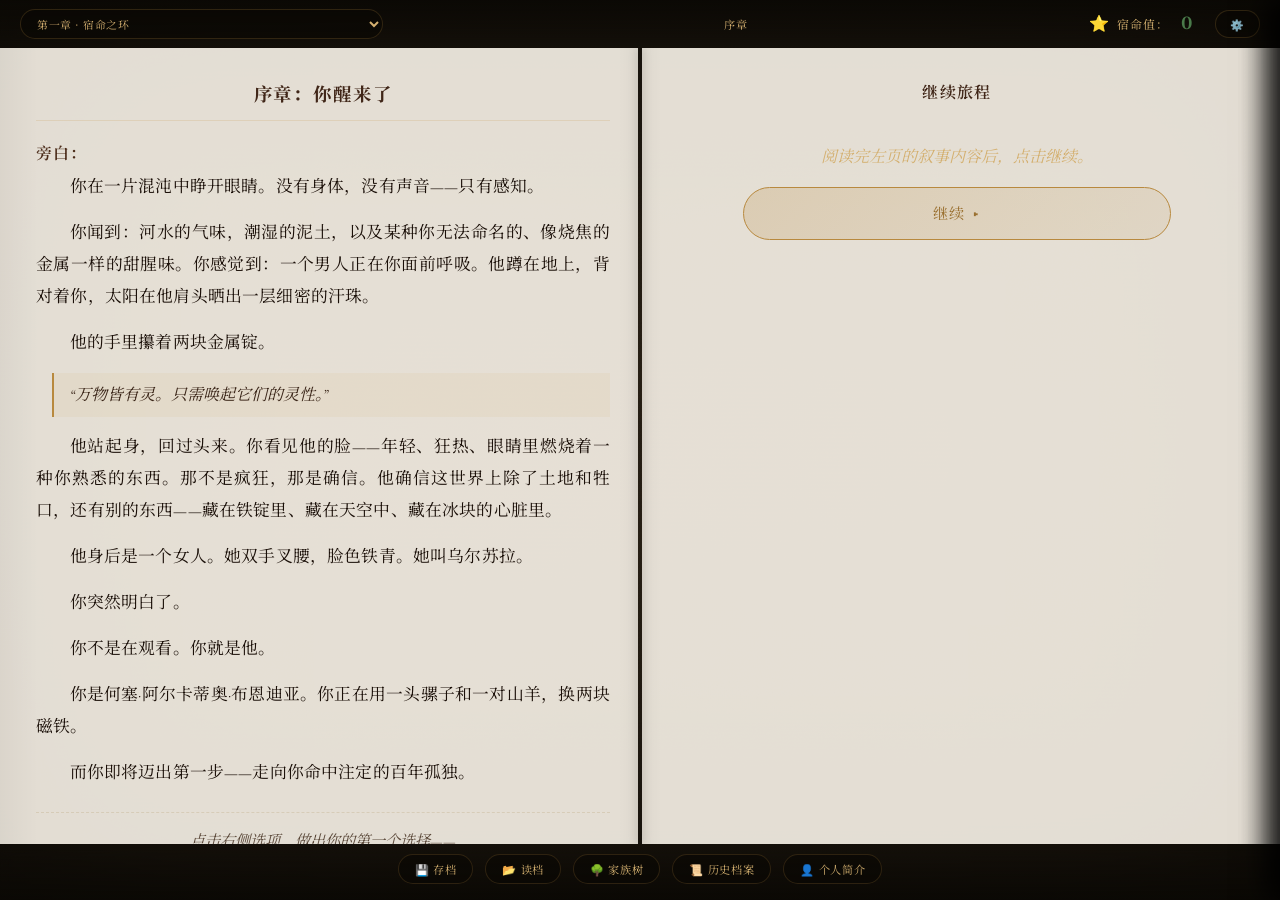
==== commit 78fb5de6: "去除硬编码" ====
--- a/百年孤独/百年孤独交互游戏/index.html
+++ b/百年孤独/百年孤独交互游戏/index.html
@@ -492,6 +492,11 @@
   margin: 2px 4px;
 }
 
+.profile-tags .tag-badge {
+  color: #e0d8d2;
+  font-weight: 600;
+}
+
 .fate-summary {
   text-align: center;
   font-family: var(--font-title);
@@ -523,16 +528,17 @@
   color: #b8893e;
 }
 
-/* 记忆碎片卡片 */
+/* 记忆碎片卡片 修复蓝白色冰低对比度问题 */
 .memory-card {
   position: relative;
   margin-top: 16px;
   padding: 16px 20px;
-  background: linear-gradient(135deg, rgba(184,137,62,0.15), rgba(10,8,4,0.55));
+  /* 原淡蓝冷渐变加深、弱化透光白雾 */
+  background: linear-gradient(135deg, rgba(184,137,0.18), rgba(8,6,4,0.65));
   border: 1px solid var(--gold);
   border-radius: 8px;
   animation: memorySlideIn 0.5s ease;
-  box-shadow: 0 0 20px rgba(184,137,62,0.08);
+  box-shadow: 0 0 16px rgba(184,137,62,0.12);
 }
 @keyframes memorySlideIn {
   from { transform: translateY(20px); opacity: 0; }
@@ -543,14 +549,16 @@
   font-size: 0.85rem;
   color: var(--gold-light);
   letter-spacing: 0.08em;
-  margin-bottom: 4px;
+  margin-bottom: 6px;
+  font-weight: 600; /* 加粗提升醒目度 */
 }
 .memory-card-desc {
   font-size: 0.82rem;
-  color: #d4c0a0;
-  line-height: 1.5;
+  color: #c8b290; /* 原#d4c0a0加深，解决淡字看不清 */
+  line-height: 1.6;
   font-style: italic;
 }
+
 
 /* ================================================================
    六、侧边栏（通用）
@@ -945,10 +953,7 @@
   <!-- 顶部栏 -->
   <div id="top-bar">
     <div class="top-item">
-      <select id="chapter-select">
-        <option value="1" selected>第一章 · 宿命之环</option>
-        <option value="2" disabled>第二章 · 失眠症（敬请期待）</option>
-      </select>
+      <select id="chapter-select"></select>
     </div>
     <div class="top-item">
       <span id="progress-label">序章</span>
@@ -1062,13 +1067,148 @@
      ================================================================ -->
 <script>
 /* ================================================================
-   一、数据层：第一章完整场景数据
-   15个选择分支 × 5轮 + 序章 + 5个结算 + 章末结算
+   一、数据层：章节注册系统
+   所有章节通过 registerChapter() 注册，引擎动态读取当前章节数据
    ================================================================ */
-const chapter1Data = {
+
+/* ---- 全局章节注册表 ---- */
+const chapters = {};           // { chapterId: chapterData }
+const memoryRegistry = {};    // { memoryId: memoryData } — 全局记忆碎片
+const familyTreeRegistry = {}; // { name: memberData } — 全局家族树（去重）
+
+/** 注册一个章节的数据 */
+function registerChapter(data) {
+  chapters[data.id] = data;
+  // 合并记忆碎片
+  if (data.memories) {
+    Object.assign(memoryRegistry, data.memories);
+  }
+  // 合并家族成员
+  if (data.familyMembers) {
+    data.familyMembers.forEach(m => {
+      if (!familyTreeRegistry[m.name]) {
+        familyTreeRegistry[m.name] = { ...m, firstAppearedIn: data.id };
+      }
+    });
+  }
+}
+
+/** 获取当前章节数据 */
+function getCurrentChapterData() {
+  return chapters['chapter' + GameState.chapter] || null;
+}
+
+/** 获取当前章节中所有记忆碎片 */
+function getCurrentChapterMemories() {
+  const chData = getCurrentChapterData();
+  if (!chData || !chData.memories) return [];
+  return Object.values(chData.memories);
+}
+
+/** 将 familyTreeRegistry 转为数组 */
+function familyTreeToArray() {
+  return Object.values(familyTreeRegistry);
+}
+
+/** 章节元数据注册表 — 所有22个章节的标题和编号 */
+const CHAPTER_META = {
+  'chapter1':  { num: 1,  shortName: '第一章',  subtitle: '宿命之环',                            fileName: '第一章' },
+  'chapter2':  { num: 2,  shortName: '第二章',  subtitle: '失眠症',                              fileName: '第二章' },
+  'chapter3':  { num: 3,  shortName: '第三章',  subtitle: '丽贝卡——家族扩张',                     fileName: '第三章' },
+  'chapter4':  { num: 4,  shortName: '第四章',  subtitle: '自动钢琴、皮埃特罗·克雷斯皮',            fileName: '第四章' },
+  'chapter5':  { num: 5,  shortName: '第五章',  subtitle: '蕾梅黛丝与初战',                       fileName: '第五章' },
+  'chapter6':  { num: 6,  shortName: '第六章',  subtitle: '第一次战争、阿尔卡蒂奥暴政',             fileName: '第六章' },
+  'chapter7':  { num: 7,  shortName: '第七章',  subtitle: '奥雷里亚诺上校的战争循环',              fileName: '第七章' },
+  'chapter8':  { num: 8,  shortName: '第八章',  subtitle: '何塞·阿尔卡蒂奥归来、美人儿蕾梅黛丝',    fileName: '第八章' },
+  'chapter9':  { num: 9,  shortName: '第九章',  subtitle: '狂欢节屠杀、费尔南达登场',               fileName: '第九章' },
+  'chapter10': { num: 10, shortName: '第十章',  subtitle: '大罢工、三千人屠杀',                     fileName: '第十章' },
+  'chapter11': { num: 11, shortName: '第十一章', subtitle: '四年大雨、衰败开始',                    fileName: '第十一章' },
+  'chapter12': { num: 12, shortName: '第十二章', subtitle: '乌尔苏拉之死',                         fileName: '第十二章' },
+  'chapter13': { num: 13, shortName: '第十三章', subtitle: '梅梅与马乌里肖·巴比伦',                 fileName: '第十三章' },
+  'chapter14': { num: 14, shortName: '第十四章', subtitle: '香蕉公司的终结',                        fileName: '第十四章' },
+  'chapter15': { num: 15, shortName: '第十五章', subtitle: '梅梅之死、私生子的出现',                 fileName: '第十五章' },
+  'chapter16': { num: 16, shortName: '第十六章', subtitle: '加斯通到来、阿玛兰妲·乌尔苏拉回归',      fileName: '第十六章' },
+  'chapter17': { num: 17, shortName: '第十七章', subtitle: '近亲之爱、羊皮卷破译',                  fileName: '第十七章' },
+  'chapter18': { num: 18, shortName: '第十八章', subtitle: '最后一个布恩迪亚的诞生',                 fileName: '第十八章' },
+  'chapter19': { num: 19, shortName: '第十九章', subtitle: '毁灭、蚂蚁、飓风',                      fileName: '第十九章' },
+  'chapter20': { num: 20, shortName: '第二十章', subtitle: '百年孤独的终局',                        fileName: '第二十章' },
+  'epilogue':  { num: 21, shortName: '终章',    subtitle: '羊皮卷的见证者',                        fileName: '终章' }
+};
+
+const CHAPTER_ORDER = [
+  'chapter1', 'chapter2', 'chapter3', 'chapter4', 'chapter5',
+  'chapter6', 'chapter7', 'chapter8', 'chapter9', 'chapter10',
+  'chapter11', 'chapter12', 'chapter13', 'chapter14', 'chapter15',
+  'chapter16', 'chapter17', 'chapter18', 'chapter19', 'chapter20', 'epilogue'
+];
+
+/** 获取章节显示标题（如 "第一章 · 宿命之环"） */
+function getChapterDisplayTitle(chapterId) {
+  const meta = CHAPTER_META[chapterId];
+  const chData = chapters[chapterId];
+  if (chData) return chData.title;
+  if (meta) return meta.shortName + (meta.subtitle ? ' · ' + meta.subtitle : '');
+  return chapterId;
+}
+/** 动态生成章节下拉菜单 — 显示所有已知章节，已注册数据的可用 */
+function populateChapterSelect() {
+  const select = document.getElementById('chapter-select');
+  if (!select) return;
+
+  select.innerHTML = '';
+  const currentChNum = GameState.chapter;
+
+  CHAPTER_ORDER.forEach(chId => {
+    const meta = CHAPTER_META[chId];
+    if (!meta) return;
+    const chData = chapters[chId]; // 可能为 null（尚未注册数据）
+    const displayTitle = getChapterDisplayTitle(chId);
+
+    const option = document.createElement('option');
+    option.value = meta.num;
+    option.dataset.chapterId = chId;
+    option.textContent = displayTitle;
+
+    // 已注册数据的章节可用，否则禁用
+    const isRegistered = !!chData;
+    option.disabled = !isRegistered;
+    if (!isRegistered) {
+      option.textContent += '（敬请期待）';
+    }
+
+    if (meta.num === currentChNum) {
+      option.selected = true;
+    }
+
+    select.appendChild(option);
+  });
+
+  // 切换章节事件（只绑定一次）
+  if (!select._chapterListenerAttached) {
+    select._chapterListenerAttached = true;
+    select.addEventListener('change', function(e) {
+      const targetChapter = parseInt(e.target.value);
+      if (targetChapter !== GameState.chapter) {
+        if (GameEngine.switchToChapter(targetChapter)) {
+          Renderer.render();
+          const chData = getCurrentChapterData();
+          showToast('已跳转至 ' + (chData ? chData.title : '第' + targetChapter + '章'));
+          populateChapterSelect();
+        }
+      }
+    });
+  }
+}
+
+/* ---- 第一章数据 ---- */
+registerChapter({
   id: 'chapter1',
   title: '第一章 · 宿命之环',
   initialScene: 'prologue',
+  possessedCharacter: '何塞·阿尔卡蒂奥·布恩迪亚',
+  chapterNumber: 1,
+  preview: '<p>第二章 · 失眠症</p><p style="margin-top:8px;">你将附身于奥雷里亚诺（或乌尔苏拉，或何塞本人），</p><p>经历那场让整个马孔多失去记忆的瘟疫。</p><p style="margin-top:8px;font-weight:600;color:var(--gold-light);">失眠症最可怕的不是无法入睡——</p><p style="font-weight:600;color:var(--gold-light);">而是忘记了你是谁。</p>',
+  nextLabel: '进入第二章 · 失眠症',
 
   scenes: {
 
@@ -1858,88 +1998,86 @@
         nextLabel: '进入第二章（敬请期待）'
       }
     }
-  }
-};
-
-/* 记忆碎片数据 */
-const memoryFragments = {
-  '覆手': {
-    id: '覆手', title: '覆手',
-    description: '你和奥雷里亚诺一起按住冰块，他的手掌冰凉。多年后行刑队前，他会想起这一刻。',
-    chapter: 1
-  },
-  '不是海的海': {
-    id: '不是海的海', title: '不是海的海',
-    description: '你看见的大海是灰白的、肮脏的、泡沫翻腾的——但它仍然是大海。你没有哭，你只是站着。',
-    chapter: 1
-  },
-  '一只手': {
-    id: '一只手', title: '一只手',
-    description: '乌尔苏拉把手放在你肩上。那是她嫁给你的这些年里，第一次主动触碰你。',
-    chapter: 1
-  },
-  '泥土中的马孔多': {
-    id: '泥土中的马孔多', title: '泥土中的马孔多',
-    description: '你在坑底用黏土建造了一座城市。多年后飓风抹去马孔多时，只有你记得它原来的模样。',
-    chapter: 1
-  },
-  '一步之遥': {
-    id: '一步之遥', title: '一步之遥',
-    description: '你退后了一步。奥雷里亚诺的影子被灯光拉得很长，而你站在阴影里，什么都没有做。',
-    chapter: 1
-  },
-  '蓝白色的光': {
-    id: '蓝白色的光', title: '蓝白色的光',
-    description: '你把冰块举过头顶，蓝白色的光洒在所有人的脸上。那一刻，乌尔苏拉看见了你的脸，像一个不认识的人。',
-    chapter: 1
-  }
-};
-
-/* 家族树数据 */
-const familyTreeData = [
-  {
-    name: '何塞·阿尔卡蒂奥·布恩迪亚',
-    relation: '族长 · 当前附身',
-    generation: 1,
-    isCurrent: true,
-    description: '马孔多的建立者。痴迷于炼金术、星盘和一切未知之物。正在用一头骡子和一对山羊换两块磁铁。'
-  },
-  {
-    name: '乌尔苏拉·伊瓜兰',
-    relation: '妻子',
-    generation: 1,
-    isCurrent: false,
-    description: '何塞的妻子，家族的实际支柱。她总是等在家里，在桌上摆好碗筷。'
-  },
-  {
-    name: '何塞·阿尔卡蒂奥',
-    relation: '长子',
-    generation: 2,
-    isCurrent: false,
-    description: '十四岁，石头一样沉默，身材壮得像一头小牛。不说话的时候，你就忘记了他的存在。'
-  },
-  {
-    name: '奥雷里亚诺·布恩迪亚',
-    relation: '次子',
-    generation: 2,
-    isCurrent: false,
-    description: '六岁，瘦得像一根芦苇，眼睛里有一种奇怪的清澈。多年后将成为奥雷里亚诺上校。'
-  },
-  {
-    name: '梅尔基亚德斯',
-    relation: '吉卜赛智者',
-    generation: 0,
-    isCurrent: false,
-    description: '吉卜赛人，带来磁铁、放大镜、望远镜和冰块。他知道一切，包括那些尚未发生的事情。'
-  },
-  {
-    name: '庇拉尔·特尔内拉',
-    relation: '纸牌占卜者',
-    generation: 0,
-    isCurrent: false,
-    description: '吉卜赛女人，用旧纸牌看穿命运。她对奥雷里亚诺说："这个孩子……他会死很多次。"'
-  }
-];
+  },
+  /* 第一章记忆碎片 */
+  memories: {
+    '覆手': {
+      id: '覆手', title: '覆手',
+      description: '你和奥雷里亚诺一起按住冰块，他的手掌冰凉。多年后行刑队前，他会想起这一刻。',
+      chapter: 1
+    },
+    '不是海的海': {
+      id: '不是海的海', title: '不是海的海',
+      description: '你看见的大海是灰白的、肮脏的、泡沫翻腾的——但它仍然是大海。你没有哭，你只是站着。',
+      chapter: 1
+    },
+    '一只手': {
+      id: '一只手', title: '一只手',
+      description: '乌尔苏拉把手放在你肩上。那是她嫁给你的这些年里，第一次主动触碰你。',
+      chapter: 1
+    },
+    '泥土中的马孔多': {
+      id: '泥土中的马孔多', title: '泥土中的马孔多',
+      description: '你在坑底用黏土建造了一座城市。多年后飓风抹去马孔多时，只有你记得它原来的模样。',
+      chapter: 1
+    },
+    '一步之遥': {
+      id: '一步之遥', title: '一步之遥',
+      description: '你退后了一步。奥雷里亚诺的影子被灯光拉得很长，而你站在阴影里，什么都没有做。',
+      chapter: 1
+    },
+    '蓝白色的光': {
+      id: '蓝白色的光', title: '蓝白色的光',
+      description: '你把冰块举过头顶，蓝白色的光洒在所有人的脸上。那一刻，乌尔苏拉看见了你的脸，像一个不认识的人。',
+      chapter: 1
+    }
+  },
+  /* 第一章家族成员 */
+  familyMembers: [
+    {
+      name: '何塞·阿尔卡蒂奥·布恩迪亚',
+      relation: '族长 · 当前附身',
+      generation: 1,
+      isCurrent: true,
+      description: '马孔多的建立者。痴迷于炼金术、星盘和一切未知之物。正在用一头骡子和一对山羊换两块磁铁。'
+    },
+    {
+      name: '乌尔苏拉·伊瓜兰',
+      relation: '妻子',
+      generation: 1,
+      isCurrent: false,
+      description: '何塞的妻子，家族的实际支柱。她总是等在家里，在桌上摆好碗筷。'
+    },
+    {
+      name: '何塞·阿尔卡蒂奥',
+      relation: '长子',
+      generation: 2,
+      isCurrent: false,
+      description: '十四岁，石头一样沉默，身材壮得像一头小牛。不说话的时候，你就忘记了他的存在。'
+    },
+    {
+      name: '奥雷里亚诺·布恩迪亚',
+      relation: '次子',
+      generation: 2,
+      isCurrent: false,
+      description: '六岁，瘦得像一根芦苇，眼睛里有一种奇怪的清澈。多年后将成为奥雷里亚诺上校。'
+    },
+    {
+      name: '梅尔基亚德斯',
+      relation: '吉卜赛智者',
+      generation: 0,
+      isCurrent: false,
+      description: '吉卜赛人，带来磁铁、放大镜、望远镜和冰块。他知道一切，包括那些尚未发生的事情。'
+    },
+    {
+      name: '庇拉尔·特尔内拉',
+      relation: '纸牌占卜者',
+      generation: 0,
+      isCurrent: false,
+      description: '吉卜赛女人，用旧纸牌看穿命运。她对奥雷里亚诺说："这个孩子……他会死很多次。"'
+    }
+  ]
+});
 
 /* ================================================================
    二、游戏状态管理
@@ -2063,7 +2201,8 @@
   goToScene(sceneId) {
     GameState.history.push(sceneId);
     GameState.currentScene = sceneId;
-    const scene = chapter1Data.scenes[sceneId];
+    const chapterData = getCurrentChapterData();
+    const scene = chapterData ? chapterData.scenes[sceneId] : null;
     if (scene) {
       GameState.round = scene.round || GameState.round;
     }
@@ -2071,7 +2210,8 @@
   },
 
   getCurrentScene() {
-    return chapter1Data.scenes[GameState.currentScene] || null;
+    const chapterData = getCurrentChapterData();
+    return chapterData ? chapterData.scenes[GameState.currentScene] || null : null;
   },
 
   goToSettlement() {
@@ -2083,7 +2223,30 @@
   },
 
   getChapterEndScene() {
-    return chapter1Data.scenes['chapter1_end'];
+    const chapterData = getCurrentChapterData();
+    return chapterData ? chapterData.scenes[chapterData.id + '_end'] : null;
+  },
+
+  /** 切换到指定章节 */
+  switchToChapter(chapterNum) {
+    const chapterId = 'chapter' + chapterNum;
+    const chapterData = chapters[chapterId];
+    if (!chapterData) return false;
+
+    GameState.chapter = chapterNum;
+    GameState.currentScene = chapterData.initialScene;
+    GameState.round = 0;
+    GameState.history = [chapterData.initialScene];
+    GameState.choices = [];
+    GameState.choiceLog = [];
+    StorageManager.save();
+    return true;
+  },
+
+  /** 进入下一章 */
+  goToNextChapter() {
+    const nextChapter = GameState.chapter + 1;
+    return this.switchToChapter(nextChapter);
   },
 
   resetGame() {
@@ -2284,8 +2447,8 @@
         // 记忆碎片
         if (GameState.choiceLog.length > 0) {
           const lastChoice = GameState.choiceLog[GameState.choiceLog.length - 1];
-          if (lastChoice && lastChoice.memory && memoryFragments[lastChoice.memory]) {
-            const mem = memoryFragments[lastChoice.memory];
+          if (lastChoice && lastChoice.memory && memoryRegistry[lastChoice.memory]) {
+            const mem = memoryRegistry[lastChoice.memory];
             html += `<div class="memory-card">`;
             html += `<div class="memory-card-title">💎 ${mem.title}</div>`;
             html += `<div class="memory-card-desc">${mem.description}</div>`;
@@ -2297,14 +2460,18 @@
         if (st.nextScene) {
           html += `<button class="next-btn" onclick="handleNext('${st.nextScene}')">${st.nextLabel || '继续'}</button>`;
         } else if (st.isChapterEnd) {
-          html += `<button class="next-btn" style="opacity:0.6;cursor:default;">${st.nextLabel || '进入第二章（敬请期待）'}</button>`;
-          html += `<div style="text-align:center;margin-top:16px;font-style:italic;color:var(--gold-dim);font-size:0.85rem;">`;
-          html += `<p>第二章 · 失眠症</p>`;
-          html += `<p style="margin-top:8px;">你将附身于奥雷里亚诺（或乌尔苏拉，或何塞本人），</p>`;
-          html += `<p>经历那场让整个马孔多失去记忆的瘟疫。</p>`;
-          html += `<p style="margin-top:8px;font-weight:600;color:var(--gold-light);">失眠症最可怕的不是无法入睡——</p>`;
-          html += `<p style="font-weight:600;color:var(--gold-light);">而是忘记了你是谁。</p>`;
-          html += `</div>`;
+          const nextChapterData = chapters['chapter' + (GameState.chapter + 1)];
+          if (nextChapterData) {
+            html += `<button class="next-btn" onclick="GameEngine.goToNextChapter();Renderer.render();populateChapterSelect();">${nextChapterData.nextLabel || '进入下一章'}</button>`;
+            html += `<div style="text-align:center;margin-top:16px;font-style:italic;color:var(--gold-dim);font-size:0.85rem;">`;
+            html += nextChapterData.preview || '';
+            html += `</div>`;
+          } else {
+            html += `<button class="next-btn" style="opacity:0.6;cursor:default;">终章 · 故事结束</button>`;
+            html += `<div style="text-align:center;margin-top:16px;font-style:italic;color:var(--gold-dim);font-size:0.85rem;">`;
+            html += `<p>羊皮卷已经合上。故事到此结束。</p>`;
+            html += `</div>`;
+          }
         }
 
         html += `</div>`;
@@ -2327,15 +2494,16 @@
   updateTopBar(scene) {
     const progressLabel = document.getElementById('progress-label');
     const fateValue = document.getElementById('fate-value');
-    const fateDisplay = document.getElementById('fate-display');
+    const chapterData = getCurrentChapterData();
+    const chapterTitle = chapterData ? chapterData.title : '未知章节';
 
     if (progressLabel) {
       if (scene.round === 0) {
         progressLabel.textContent = '序章';
-      } else if (scene.round >= 1 && scene.round <= 5) {
-        progressLabel.textContent = `第一章 · 第${scene.round}轮`;
-      } else if (scene.round === 6) {
-        progressLabel.textContent = '第一章 · 章末结算';
+      } else if (scene.type === 'settlement' && scene.round >= 6) {
+        progressLabel.textContent = chapterTitle + ' · 章末结算';
+      } else {
+        progressLabel.textContent = chapterTitle + ' · 第' + scene.round + '轮';
       }
     }
 
@@ -2412,9 +2580,10 @@
     const content = document.getElementById('family-content');
     if (!overlay || !panel || !content) return;
 
+    const members = familyTreeToArray();
     let html = '';
-    familyTreeData.forEach((member, i) => {
-      if (i > 0 && member.generation !== familyTreeData[i-1].generation) {
+    members.forEach((member, i) => {
+      if (i > 0 && member.generation !== members[i-1].generation) {
         html += '<div class="family-tree-connector"></div>';
       }
       html += `
@@ -2442,21 +2611,30 @@
     const content = document.getElementById('archives-content');
     if (!overlay || !panel || !content) return;
 
-    let html = '<div style="font-size:0.75rem;color:var(--gold-dim);margin-bottom:12px;">第一章 · 宿命之环</div>';
-
-    // 显示所有记忆碎片
-    const allMemories = Object.values(memoryFragments);
-    allMemories.forEach(mem => {
-      const unlocked = GameState.memories.includes(mem.id);
-      html += `
-        <div class="archive-item ${unlocked ? 'unlocked' : 'locked'}">
-          <div class="archive-chapter">第一章</div>
-          <div class="archive-title">${unlocked ? '💎 ' : ''}${mem.title}</div>
-          <div class="archive-desc">${unlocked ? mem.description : '尚未解锁……做出不同的选择来发现这段记忆。'}</div>
-        </div>`;
+    let html = '';
+
+    // 按章节分组显示记忆碎片
+    const sortedChapterIds = Object.keys(chapters).sort();
+    sortedChapterIds.forEach(chId => {
+      const ch = chapters[chId];
+      if (!ch.memories) return;
+      const chMemories = Object.values(ch.memories);
+      if (chMemories.length === 0) return;
+
+      html += `<div style="font-size:0.75rem;color:var(--gold-dim);margin:12px 0 8px;">${ch.title}</div>`;
+
+      chMemories.forEach(mem => {
+        const unlocked = GameState.memories.includes(mem.id);
+        html += `
+          <div class="archive-item ${unlocked ? 'unlocked' : 'locked'}">
+            <div class="archive-chapter">第${ch.chapterNumber}章</div>
+            <div class="archive-title">${unlocked ? '💎 ' : ''}${mem.title}</div>
+            <div class="archive-desc">${unlocked ? mem.description : '尚未解锁……做出不同的选择来发现这段记忆。'}</div>
+          </div>`;
+      });
     });
 
-    if (GameState.memories.length === 0) {
+    if (Object.keys(memoryRegistry).length === 0 || GameState.memories.length === 0) {
       html += '<div style="text-align:center;color:var(--gold-dim);padding:20px;font-style:italic;">尚未解锁任何记忆碎片。<br>在游戏中做出选择来收集它们。</div>';
     }
 
@@ -2478,13 +2656,16 @@
     if (!overlay || !panel || !content) return;
 
     const fateLevel = GameState.getFateLevel();
+    const chapterData = getCurrentChapterData();
+    const chapterTitle = chapterData ? chapterData.title : '未知章节';
+    const possessedChar = chapterData ? chapterData.possessedCharacter || '未知角色' : '未知角色';
     let html = '';
 
     // 状态概览
     html += '<div class="profile-section">';
     html += '<h4>当前状态</h4>';
-    html += `<p class="profile-choice-log">附身角色：<strong>何塞·阿尔卡蒂奥·布恩迪亚</strong></p>`;
-    html += `<p class="profile-choice-log">章节进度：第一章 · 第${Math.max(0, GameState.round)}轮</p>`;
+    html += `<p class="profile-choice-log">附身角色：<strong>${possessedChar}</strong></p>`;
+    html += `<p class="profile-choice-log">章节进度：${chapterTitle} · 第${Math.max(0, GameState.round)}轮</p>`;
     html += '</div>';
 
     // 宿命值
@@ -2594,6 +2775,7 @@
     if (confirm('确定要重置游戏吗？所有进度和存档将被清除，此操作不可撤销。')) {
       GameEngine.resetGame();
       StorageManager.clear();
+      populateChapterSelect();
       Renderer.render();
       this.close();
       showToast('游戏已重置');
@@ -2617,6 +2799,9 @@
     }
   }
 
+  // 动态生成章节选择器
+  populateChapterSelect();
+
   // 渲染初始场景
   Renderer.render();
 
@@ -2655,6 +2840,7 @@
     if (StorageManager.hasSave()) {
       const loaded = StorageManager.load();
       if (loaded) {
+        populateChapterSelect();
         Renderer.render();
         showToast('📂 读档成功');
       } else {
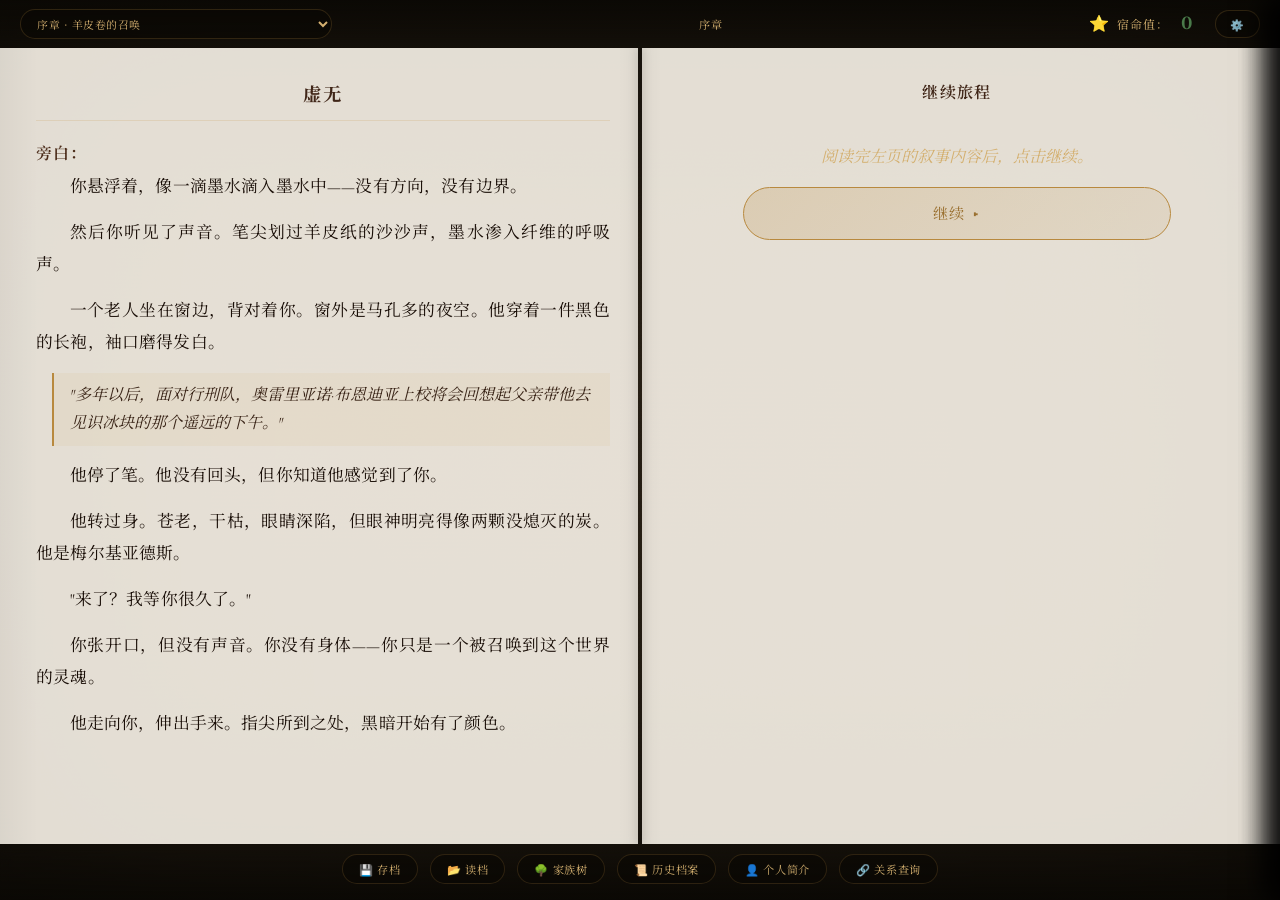
==== commit 322a6a80: "优化" ====
--- a/百年孤独/百年孤独交互游戏/index.html
+++ b/百年孤独/百年孤独交互游戏/index.html
@@ -906,7 +906,149 @@
 }
 
 /* ================================================================
-   九、响应式 — 移动端
+   九、存档槽位面板
+   ================================================================ */
+#saveload-overlay .modal-panel {
+  width: min(560px, 94vw);
+}
+
+#saveload-current {
+  text-align: center;
+  font-size: 0.78rem;
+  color: var(--gold-dim);
+  padding: 8px 16px;
+  margin-bottom: 14px;
+  background: rgba(184,137,62,0.08);
+  border: 1px solid rgba(184,137,62,0.15);
+  border-radius: 6px;
+}
+
+.save-slots-grid {
+  display: flex;
+  flex-direction: column;
+  gap: 10px;
+  max-height: 50vh;
+  overflow-y: auto;
+  padding-right: 4px;
+  margin-bottom: 12px;
+}
+.save-slots-grid::-webkit-scrollbar { width: 4px; }
+.save-slots-grid::-webkit-scrollbar-track { background: transparent; }
+.save-slots-grid::-webkit-scrollbar-thumb { background: rgba(139,105,20,0.15); border-radius: 6px; }
+
+.save-slot {
+  display: flex;
+  align-items: center;
+  gap: 14px;
+  padding: 14px 16px;
+  background: rgba(255,255,255,0.035);
+  border: 1px solid rgba(184,137,62,0.18);
+  border-radius: 8px;
+  transition: all 0.25s ease;
+}
+.save-slot:hover {
+  background: rgba(184,137,62,0.07);
+  border-color: rgba(184,137,62,0.38);
+}
+.save-slot.empty {
+  opacity: 0.5;
+}
+.save-slot.empty:hover {
+  opacity: 0.75;
+}
+
+.save-slot-number {
+  font-family: var(--font-title);
+  font-size: 1rem;
+  color: var(--gold-light);
+  min-width: 72px;
+  letter-spacing: 0.08em;
+  text-align: center;
+  flex-shrink: 0;
+}
+
+.save-slot-details {
+  flex: 1;
+  min-width: 0;
+  display: flex;
+  flex-direction: column;
+  gap: 2px;
+}
+.save-slot-chapter {
+  font-size: 0.84rem;
+  color: #e0d0b0;
+  line-height: 1.4;
+}
+.save-slot-round {
+  font-size: 0.72rem;
+  color: var(--gold-dim);
+}
+.save-slot-time {
+  font-size: 0.67rem;
+  color: var(--gold-dim);
+  opacity: 0.65;
+}
+.save-slot-empty-text {
+  font-size: 0.8rem;
+  color: var(--gold-dim);
+  opacity: 0.5;
+  font-style: italic;
+}
+
+.save-slot-actions {
+  display: flex;
+  gap: 6px;
+  flex-shrink: 0;
+}
+
+.slot-btn {
+  font-family: var(--font-ui);
+  font-size: 0.66rem;
+  padding: 5px 12px;
+  border-radius: 14px;
+  cursor: pointer;
+  transition: all 0.25s ease;
+  border: 1px solid rgba(184,137,62,0.22);
+  background: rgba(10,8,4,0.45);
+  color: var(--gold-dim);
+  white-space: nowrap;
+  letter-spacing: 0.04em;
+}
+.slot-btn:hover {
+  background: rgba(184,137,62,0.15);
+  border-color: rgba(184,137,62,0.45);
+  color: #e8d0a0;
+}
+.slot-btn.load-btn {
+  border-color: rgba(184,137,62,0.4);
+  color: #d4b070;
+}
+.slot-btn.load-btn:hover {
+  background: rgba(184,137,62,0.2);
+  border-color: var(--gold);
+  color: var(--gold-light);
+}
+.slot-btn.save-btn {
+  border-color: rgba(140,180,140,0.35);
+  color: #b0c8b0;
+}
+.slot-btn.save-btn:hover {
+  background: rgba(140,180,140,0.12);
+  border-color: rgba(140,180,140,0.55);
+  color: #c8e0c8;
+}
+.slot-btn.delete-btn {
+  border-color: rgba(180,90,90,0.22);
+  color: #c8a0a0;
+}
+.slot-btn.delete-btn:hover {
+  background: rgba(180,90,90,0.15);
+  border-color: rgba(180,90,90,0.5);
+  color: #e0a0a0;
+}
+
+/* ================================================================
+   十、响应式 — 移动端
    ================================================================ */
 @media (max-width: 768px) {
   #book-area {
@@ -933,6 +1075,10 @@
   .bottom-btn { font-size: 0.62rem; padding: 5px 10px; }
   .scene-title { font-size: 1rem; }
   .narrative-paragraph { font-size: 0.95rem; line-height: 1.7; }
+
+  .save-slot { flex-wrap: wrap; gap: 8px; }
+  .save-slot-number { min-width: auto; font-size: 0.85rem; }
+  .save-slot-actions { width: 100%; justify-content: flex-end; }
 }
 </style>
 </head>
@@ -987,6 +1133,7 @@
     <button class="bottom-btn" id="btn-family-tree">🌳 家族树</button>
     <button class="bottom-btn" id="btn-archives">📜 历史档案</button>
     <button class="bottom-btn" id="btn-profile">👤 个人简介</button>
+    <button class="bottom-btn" id="btn-relations">🔗 关系查询</button>
   </div>
 </div>
 
@@ -1024,6 +1171,29 @@
     <button class="sidebar-close" id="close-profile">✕</button>
   </div>
   <div class="sidebar-content" id="profile-content"></div>
+</div>
+
+<!-- ================================================================
+     侧边栏：关系查询
+     ================================================================ -->
+<div class="sidebar-overlay" id="sidebar-relations-overlay"></div>
+<div class="sidebar-panel" id="sidebar-relations">
+  <div class="sidebar-header">
+    <span class="sidebar-title">🔗 关系查询</span>
+    <button class="sidebar-close" id="close-relations">✕</button>
+  </div>
+  <div class="sidebar-content" id="relations-content">
+    <div style="margin-bottom:14px;">
+      <div style="font-size:0.75rem;color:var(--gold-dim);margin-bottom:4px;">选择人物一</div>
+      <select id="relation-char1" style="width:100%;padding:8px;background:#14100c;color:#d4b070;border:1px solid rgba(184,137,62,0.3);border-radius:6px;font-family:var(--font-ui);font-size:0.8rem;"></select>
+    </div>
+    <div style="margin-bottom:14px;">
+      <div style="font-size:0.75rem;color:var(--gold-dim);margin-bottom:4px;">选择人物二</div>
+      <select id="relation-char2" style="width:100%;padding:8px;background:#14100c;color:#d4b070;border:1px solid rgba(184,137,62,0.3);border-radius:6px;font-family:var(--font-ui);font-size:0.8rem;"></select>
+    </div>
+    <button id="btn-query-relation" style="width:100%;padding:10px;background:rgba(184,137,62,0.2);border:1px solid var(--gold);color:#e8d0a0;border-radius:20px;cursor:pointer;font-family:var(--font-title);font-size:0.85rem;letter-spacing:0.06em;">查询关系</button>
+    <div id="relation-result" style="margin-top:16px;"></div>
+  </div>
 </div>
 
 <!-- ================================================================
@@ -1063,6 +1233,20 @@
 <div id="toast"></div>
 
 <!-- ================================================================
+     存档/读档 槽位选择面板
+     ================================================================ -->
+<div class="modal-overlay" id="saveload-overlay">
+  <div class="modal-panel">
+    <div class="modal-title" id="saveload-title">💾 存档 / 读档</div>
+    <div id="saveload-current"></div>
+    <div class="save-slots-grid" id="save-slots-grid"></div>
+    <div class="modal-actions">
+      <button class="modal-btn modal-btn-primary" id="btn-close-saveload">关闭</button>
+    </div>
+  </div>
+</div>
+
+<!-- ================================================================
      主脚本
      ================================================================ -->
 <script>
@@ -1095,6 +1279,7 @@
 
 /** 获取当前章节数据 */
 function getCurrentChapterData() {
+  if (GameState.chapter === 0) return chapters['prologue'] || null;
   return chapters['chapter' + GameState.chapter] || null;
 }
 
@@ -1112,6 +1297,7 @@
 
 /** 章节元数据注册表 — 所有22个章节的标题和编号 */
 const CHAPTER_META = {
+  'prologue':  { num: 0,  shortName: '序章',    subtitle: '羊皮卷的召唤',                        fileName: '序章' },
   'chapter1':  { num: 1,  shortName: '第一章',  subtitle: '宿命之环',                            fileName: '第一章' },
   'chapter2':  { num: 2,  shortName: '第二章',  subtitle: '失眠症',                              fileName: '第二章' },
   'chapter3':  { num: 3,  shortName: '第三章',  subtitle: '丽贝卡——家族扩张',                     fileName: '第三章' },
@@ -1136,6 +1322,7 @@
 };
 
 const CHAPTER_ORDER = [
+  'prologue',
   'chapter1', 'chapter2', 'chapter3', 'chapter4', 'chapter5',
   'chapter6', 'chapter7', 'chapter8', 'chapter9', 'chapter10',
   'chapter11', 'chapter12', 'chapter13', 'chapter14', 'chapter15',
@@ -1163,20 +1350,35 @@
     if (!meta) return;
     const chData = chapters[chId]; // 可能为 null（尚未注册数据）
     const displayTitle = getChapterDisplayTitle(chId);
+    const chNum = meta.num;
 
     const option = document.createElement('option');
-    option.value = meta.num;
+    option.value = chNum;
     option.dataset.chapterId = chId;
     option.textContent = displayTitle;
 
-    // 已注册数据的章节可用，否则禁用
+    // 判断章节状态
     const isRegistered = !!chData;
-    option.disabled = !isRegistered;
+    const isCompleted = GameState.isChapterCompleted(chNum);
+    const isCurrent = (chNum === currentChNum);
+    const isNext = (chNum === currentChNum + 1);
+
+    // 未注册数据的章节禁用
     if (!isRegistered) {
+      option.disabled = true;
       option.textContent += '（敬请期待）';
     }
-
-    if (meta.num === currentChNum) {
+    // 已完成的章节（可查看）
+    else if (isCompleted && !isCurrent) {
+      option.textContent += ' ✓';
+    }
+    // 未到达且未完成的章节全部锁定（包括紧邻下一章）
+    else if (!isCurrent && !isCompleted) {
+      option.disabled = true;
+      option.textContent += ' 🔒';
+    }
+
+    if (isCurrent) {
       option.selected = true;
     }
 
@@ -1192,7 +1394,15 @@
         if (GameEngine.switchToChapter(targetChapter)) {
           Renderer.render();
           const chData = getCurrentChapterData();
-          showToast('已跳转至 ' + (chData ? chData.title : '第' + targetChapter + '章'));
+          const chMeta = CHAPTER_META['chapter' + targetChapter] || CHAPTER_META['prologue'];
+          const targetChId = targetChapter === 0 ? 'prologue' : 'chapter' + targetChapter;
+          const targetChData = chapters[targetChId];
+          const isViewing = GameState.isChapterCompleted(targetChapter) && targetChapter < currentChNum;
+          if (isViewing) {
+            showToast('📖 正在查看 ' + (targetChData ? targetChData.title : '第' + targetChapter + '章') + ' 的结算数据');
+          } else {
+            showToast('已跳转至 ' + (targetChData ? targetChData.title : '第' + targetChapter + '章'));
+          }
           populateChapterSelect();
         }
       }
@@ -1200,891 +1410,21 @@
   }
 }
 
-/* ---- 第一章数据 ---- */
-registerChapter({
-  id: 'chapter1',
-  title: '第一章 · 宿命之环',
-  initialScene: 'prologue',
-  possessedCharacter: '何塞·阿尔卡蒂奥·布恩迪亚',
-  chapterNumber: 1,
-  preview: '<p>第二章 · 失眠症</p><p style="margin-top:8px;">你将附身于奥雷里亚诺（或乌尔苏拉，或何塞本人），</p><p>经历那场让整个马孔多失去记忆的瘟疫。</p><p style="margin-top:8px;font-weight:600;color:var(--gold-light);">失眠症最可怕的不是无法入睡——</p><p style="font-weight:600;color:var(--gold-light);">而是忘记了你是谁。</p>',
-  nextLabel: '进入第二章 · 失眠症',
-
-  scenes: {
-
-    /* ---- 序章 ---- */
-    prologue: {
-      id: 'prologue',
-      type: 'narrative',
-      chapter: 1,
-      round: 0,
-      title: '序章：你醒来了',
-      leftPage: {
-        speaker: '旁白',
-        speakerColor: '#4a2a18',
-        paragraphs: [
-          '你在一片混沌中睁开眼睛。没有身体，没有声音——只有感知。',
-          '你闻到：河水的气味，潮湿的泥土，以及某种你无法命名的、像烧焦的金属一样的甜腥味。你感觉到：一个男人正在你面前呼吸。他蹲在地上，背对着你，太阳在他肩头晒出一层细密的汗珠。',
-          '他的手里攥着两块金属锭。'
-        ],
-        quotes: [
-          '“万物皆有灵。只需唤起它们的灵性。”'
-        ],
-        postQuote: [
-          '他站起身，回过头来。你看见他的脸——年轻、狂热、眼睛里燃烧着一种你熟悉的东西。那不是疯狂，那是确信。他确信这世界上除了土地和牲口，还有别的东西——藏在铁锭里、藏在天空中、藏在冰块的心脏里。',
-          '他身后是一个女人。她双手叉腰，脸色铁青。她叫乌尔苏拉。',
-          '你突然明白了。',
-          '你不是在观看。你就是他。',
-          '你是何塞·阿尔卡蒂奥·布恩迪亚。你正在用一头骡子和一对山羊，换两块磁铁。',
-          '而你即将迈出第一步——走向你命中注定的百年孤独。'
-        ],
-        transition: '点击右侧选项，做出你的第一个选择——'
-      },
-      choices: null,
-      nextScene: 'round1_choice'
-    },
-
-    /* ---- 第一轮选择：磁铁 ---- */
-    round1_choice: {
-      id: 'round1_choice',
-      type: 'choice',
-      chapter: 1,
-      round: 1,
-      title: '第一轮选择 · 磁铁',
-      leftPage: {
-        speaker: '乌尔苏拉',
-        speakerColor: '#a52020',
-        paragraphs: [
-          '乌尔苏拉站在你身后，声音像一根绷紧的弦：'
-        ],
-        quotes: [
-          '“那是我们仅有的牲口。你拿它们换了两块废铁？”'
-        ],
-        postQuote: [
-          '你低头看着磁铁。铁锅、铁盆、铁钳从地上纷纷立起，像被唤醒的士兵，叮叮当当朝你走来。你的心跳得像战鼓。',
-          '吉卜赛人梅尔基亚德斯站在帐篷阴影里，用嘶哑的声音说：'
-        ],
-        quotes2: [
-          '“干不了这个，朋友。磁铁挖不出黄金。”'
-        ],
-        postQuote2: [
-          '但你不信。你不信任何人。'
-        ],
-        transition: '你选择——'
-      },
-      choices: [
-        {
-          id: 'r1_a',
-          label: '拖着磁铁走进丛林',
-          description: '你不回答她。你扛起磁铁，走进密林，一寸一寸地走，寻找黄金……',
-          nextScene: 'round1_a_narrative',
-          effects: { tags: ['执着勘探者'], fate: 2, memory: null }
-        },
-        {
-          id: 'r1_b',
-          label: '把磁铁还给梅尔基亚德斯',
-          description: '你看着乌尔苏拉红肿的眼睛，把磁铁放回吉卜赛人的面前……',
-          nextScene: 'round1_b_narrative',
-          effects: { tags: ['家庭的守望者'], fate: 1, memory: null }
-        },
-        {
-          id: 'r1_c',
-          label: '把磁铁卖给村里的其他人',
-          description: '你以双倍价格把磁铁卖给商人，用金币换回了骡子和山羊……',
-          nextScene: 'round1_c_narrative',
-          effects: { tags: ['精明的妥协者'], fate: 1, memory: null, antiFate: true }
-        }
-      ],
-      settlement: 'round1_settlement'
-    },
-
-    /* 第一轮 A 分支叙事 */
-    round1_a_narrative: {
-      id: 'round1_a_narrative',
-      type: 'narrative',
-      chapter: 1, round: 1,
-      title: '执着勘探者',
-      leftPage: {
-        speaker: '何塞·阿尔卡蒂奥·布恩迪亚',
-        speakerColor: '#1a3a4a',
-        paragraphs: [
-          '你不回答乌尔苏拉。你把两块磁铁扛上肩膀，赤脚走进河岸边的密林。你口中念念有词——那些咒语是梅尔基亚德斯教你的，你记不全，但你不在乎。你一寸一寸地走，一路拖拽，铁锭划过石头发出刺耳的刮擦声。',
-          '三天。你走了三天。',
-          '你没有找到黄金。唯一的收获是一副十五世纪的盔甲，锈迹斑斑，嵌在泥地里。你把它撬出来，敲开——里面是一具钙化的骷髅，颈上挂着铜质圣物盒，盒里有一绺女人的头发，黑得像夜。',
-          '你把头发收进口袋。把盔甲拖回家。'
-        ],
-        quotes: [
-          '乌尔苏拉站在门口，看到你满身泥泞、手里只有一副破铁壳，她没有骂你。她只是说：“挂门后吧。至少能吓唬盗贼。”'
-        ],
-        postQuote: [
-          '那天晚上你躺在床上，听着她在隔壁翻身的声音。你知道她没睡。你也没睡。你在黑暗中握着那一绺黑发，觉得它比黄金更重。'
-        ]
-      },
-      choices: null,
-      nextScene: 'round1_settlement'
-    },
-
-    /* 第一轮 B 分支叙事 */
-    round1_b_narrative: {
-      id: 'round1_b_narrative',
-      type: 'narrative',
-      chapter: 1, round: 1,
-      title: '家庭的守望者',
-      leftPage: {
-        speaker: '何塞·阿尔卡蒂奥·布恩迪亚',
-        speakerColor: '#1a3a4a',
-        paragraphs: [
-          '你站在乌尔苏拉和磁铁之间，手心出汗。你看着她——她的眼睛红肿，嘴唇紧抿。你忽然想起她嫁给你那天，穿的白裙子沾了泥，她笑着说："没关系，我们从头开始。"',
-          '你转身，走回帐篷，把磁铁放回梅尔基亚德斯面前。'
-        ],
-        quotes: [
-          '“我换不了。”你说。',
-          '梅尔基亚德斯没有笑，只是收起磁铁，从箱子里取出一面小铜镜递给你。“送你的，”他说，“别让女人哭。”'
-        ],
-        postQuote: [
-          '你拿着铜镜回家，递给乌尔苏拉。她接过去，看了一眼镜子里的自己，又看了一眼你。"你还有骡子和山羊吗？""没有。""那明年呢？""……会有。"',
-          '她转身走进厨房，锅碗瓢盆响了一阵。然后她端出一碗热汤放在桌上，没看你，说："喝吧。"',
-          '你坐下来喝汤。汤很咸。你不知道是因为盐放多了，还是因为你在喝的时候，眼睛湿了。'
-        ]
-      },
-      choices: null,
-      nextScene: 'round1_settlement'
-    },
-
-    /* 第一轮 C 分支叙事 */
-    round1_c_narrative: {
-      id: 'round1_c_narrative',
-      type: 'narrative',
-      chapter: 1, round: 1,
-      title: '精明的妥协者',
-      leftPage: {
-        speaker: '何塞·阿尔卡蒂奥·布恩迪亚',
-        speakerColor: '#1a3a4a',
-        paragraphs: [
-          '你从乌尔苏拉身边走过，径直去了村里的广场。你大声吆喝着，用磁铁吸引铁器，表演了一场"唤醒万物"的奇观。村民们围上来，惊叹不已。',
-          '你以双倍价格把磁铁卖给了一个商人。他用它们来吸井底的铁桶。',
-          '当晚你回到家，把金币倒在桌上——不多不少，正好够买回那对骡子和山羊，还有多余的一些。',
-          '乌尔苏拉站在桌旁，数了三遍金币，抬起头看你：'
-        ],
-        quotes: [
-          '“你不疯了？”',
-          '“我从来没疯过，”你说，“我只是在找办法。”'
-        ],
-        postQuote: [
-          '她没说话，但那天晚上她把手放在你的手背上。那是几个月来第一次。',
-          '你赢了这场仗，但你心里明白：你失去的不是磁铁，而是那个站在帐篷阴影里的吉卜赛人望向你的、像是在说"你本该走得更远"的眼神。'
-        ]
-      },
-      choices: null,
-      nextScene: 'round1_settlement'
-    },
-
-    /* 第一轮结算 */
-    round1_settlement: {
-      id: 'round1_settlement',
-      type: 'settlement',
-      chapter: 1, round: 1,
-      title: '第一轮 · 结算',
-      leftPage: {
-        speaker: null,
-        speakerColor: null,
-        paragraphs: [
-          '无论你选了哪一条路，三月都过去了。吉卜赛人再次到来的时候，乌尔苏拉正在院子里晾衣服。你听见远处传来鼓声——不是节庆的鼓，是科学的鼓。',
-          '你放下手中的锄头，向河边走去。你没有回头。',
-          '你永远不会知道，乌尔苏拉站在那根晾衣绳后面，看了你多久。'
-        ]
-      },
-      settlement: {
-        summary: '第一轮选择完成。你的决定改变了何塞与乌尔苏拉之间的关系，也为后续的旅程埋下了伏笔。',
-        nextScene: 'round2_choice',
-        nextLabel: '进入第二轮'
-      }
-    },
-
-    /* ---- 第二轮选择：放大镜 ---- */
-    round2_choice: {
-      id: 'round2_choice',
-      type: 'choice',
-      chapter: 1, round: 2,
-      title: '第二轮选择 · 放大镜',
-      leftPage: {
-        speaker: '梅尔基亚德斯',
-        speakerColor: '#c4910a',
-        paragraphs: [
-          '梅尔基亚德斯站在新搭的帐篷前，这一次他身边没有女人和孩子，只有一个木箱。他打开木箱，取出一面巨大的放大镜——足有鼓面大小。',
-          '他把它举到太阳下。一束光落在干草堆上，草堆瞬间燃烧起来，火焰蹿起一人多高。',
-          '人群后退。你向前走了一步。'
-        ],
-        quotes: [
-          '“上一次，你用磁铁找黄金。这一次呢？用这面镜子，你能点燃敌人的堡垒。能点燃整个世界的天空。”'
-        ],
-        postQuote: [
-          '你想起了那副盔甲里的骷髅。想起了那绺黑发。想起了乌尔苏拉站在门口说"你至少能吓唬盗贼"——你不想再只是"吓唬"了。'
-        ],
-        transition: '你选择——'
-      },
-      choices: [
-        {
-          id: 'r2_a',
-          label: '用乌尔苏拉的金币购买',
-          description: '跑回家，撬开床底的木匣，取出她父亲一辈子积蓄的三枚金币……',
-          nextScene: 'round2_a_narrative',
-          effects: { tags: ['科学与牺牲'], fate: 2, memory: null }
-        },
-        {
-          id: 'r2_b',
-          label: '与梅尔基亚德斯交易——用你的"记忆"',
-          description: '你买不起放大镜。但你有一件东西可以交换：你父亲的面容记忆……',
-          nextScene: 'round2_b_narrative',
-          effects: { tags: ['代价与收获', '失去面容的人'], fate: 3, memory: null }
-        },
-        {
-          id: 'r2_c',
-          label: '先向乌尔苏拉坦白，再决定',
-          description: '你走回院子，把一切告诉她。她从床底取出木匣，把金币倒在桌上……',
-          nextScene: 'round2_c_narrative',
-          effects: { tags: ['清醒的狂热者'], fate: 1, memory: null }
-        }
-      ],
-      settlement: 'round2_settlement'
-    },
-
-    /* 第二轮 A 分支叙事 */
-    round2_a_narrative: {
-      id: 'round2_a_narrative',
-      type: 'narrative',
-      chapter: 1, round: 2,
-      title: '科学与牺牲',
-      leftPage: {
-        speaker: '何塞·阿尔卡蒂奥·布恩迪亚',
-        speakerColor: '#1a3a4a',
-        paragraphs: [
-          '你跑回家。你知道她藏在哪儿——床底下，第三块石板下面，一个带铜锁的木匣。你撬开锁，取出三枚金币。那是她父亲一辈子的积蓄，是她留着"等真正需要时"的底牌。',
-          '你带着金币回到帐篷，买下了放大镜。',
-          '当天下午你就在院子里试了。你举着它对着太阳，光束聚焦在你自己的手臂上——不是想自杀，你只是想试试它有多烫。结果你的前臂灼伤，皮肉翻卷，像被烙铁烫过。',
-          '乌尔苏拉回来的时候，你正坐在门槛上，左手缠着破布，右手还攥着放大镜。',
-          '她没有说话。她走进屋里，把剩下的金币钉进箱底，上了三把锁。',
-          '那天夜里你痛得睡不着。你躺在床上，听见月光在屋顶上走动。你把放大镜举到眼前，透过它看月亮——月亮碎成一片片的，像她撕碎的信。'
-        ]
-      },
-      choices: null,
-      nextScene: 'round2_settlement'
-    },
-
-    /* 第二轮 B 分支叙事 */
-    round2_b_narrative: {
-      id: 'round2_b_narrative',
-      type: 'narrative',
-      chapter: 1, round: 2,
-      title: '代价与收获',
-      leftPage: {
-        speaker: '何塞·阿尔卡蒂奥·布恩迪亚',
-        speakerColor: '#1a3a4a',
-        paragraphs: [
-          '你买不起放大镜。你口袋里只有三十铜板，但你没有犹豫。'
-        ],
-        quotes: [
-          '“我没有钱，”你对梅尔基亚德斯说，“但我有一样东西可以换。”',
-          '“什么？”',
-          '“我记得我父亲的样子。我祖父的样子。我祖父的祖父的样子。我能把它们画给你看。”'
-        ],
-        postQuote: [
-          '梅尔基亚德斯看了你很久。他伸出雀爪般的手，握住你的手腕，像是把什么东西从你的骨头里抽走——但你没有痛感，只觉得一阵凉意掠过。',
-          '他放开了你，把放大镜递到你手中。'
-        ],
-        quotes2: [
-          '“成交，”他说，“但我拿走的不是你父亲的容貌。我拿走的是你记住他的能力。”'
-        ],
-        postQuote2: [
-          '你拿着放大镜走回家，站在院子里。你举它对着太阳，点燃了一堆干草。火焰在黄昏中跳动着，你忽然想不起你父亲是否长着胡子。',
-          '你试着回想——失败。你再试——失败。你最后一次试——你的脑海里空空如也，只剩下一个模糊的轮廓。',
-          '你站在原地，火焰在脚边静静燃烧。你没有哭。你只是说："值得。"'
-        ]
-      },
-      choices: null,
-      nextScene: 'round2_settlement'
-    },
-
-    /* 第二轮 C 分支叙事 */
-    round2_c_narrative: {
-      id: 'round2_c_narrative',
-      type: 'narrative',
-      chapter: 1, round: 2,
-      title: '清醒的狂热者',
-      leftPage: {
-        speaker: '何塞·阿尔卡蒂奥·布恩迪亚',
-        speakerColor: '#1a3a4a',
-        paragraphs: [
-          '你没有冲回家，也没有立刻交易。你走回自家院子，坐在乌尔苏拉身边，把放大镜的事原原本本告诉了她——包括你想用它做什么，包括你还缺多少钱。',
-          '她听完，沉默了很长时间。然后她从床底下取出那个木匣，打开锁，把金币倒在桌上。'
-        ],
-        quotes: [
-          '“三枚，”她说，“只能三枚。”',
-          '“你为什么给我？”',
-          '“因为如果你永远得不到它，你会恨我一辈子。我宁愿你得到它，然后自己发现它没你想的那么重要。”'
-        ],
-        postQuote: [
-          '你拿着三枚金币走向帐篷。你把金币递给梅尔基亚德斯，拿起放大镜。你走回家的时候，乌尔苏拉正坐在门槛上缝衣服。',
-          '你没说话。你举起放大镜——点燃了院子里第一棵枯草。火烧得很快，片刻就熄了。',
-          '她没抬头。"冷吗？"她问。"什么？""你拿着那东西的时候，心里冷吗？"',
-          '你想了想，说："不冷。……但也没有我想象的那么热。"'
-        ]
-      },
-      choices: null,
-      nextScene: 'round2_settlement'
-    },
-
-    /* 第二轮结算 */
-    round2_settlement: {
-      id: 'round2_settlement',
-      type: 'settlement',
-      chapter: 1, round: 2,
-      title: '第二轮 · 结算',
-      leftPage: {
-        speaker: null,
-        speakerColor: null,
-        paragraphs: [
-          '你在放大镜上花了太多时间。你写了一本手册，论述阳光战的战术威力，厚达两百页，寄往首都。你等待回复，等了两个月、半年、一年。',
-          '后来你终于明白，那封信并没有寄到任何人手里。邮差在半路上被河水冲走了。信沉入河底，被鱼啃食，被淤泥覆盖。',
-          '你是在一个黄昏知道的。邮局的门已经关了，你站在门口，看着夕阳一寸一寸沉入地平线。你没有生气。你只是把放大镜放在门槛上，走回屋里。',
-          '乌尔苏拉在桌上摆了两副碗筷——她一直在等你。'
-        ]
-      },
-      settlement: {
-        summary: '第二轮选择完成。放大镜带来的不仅是火焰，还有你和乌尔苏拉之间微妙的平衡。',
-        nextScene: 'round3_choice',
-        nextLabel: '进入第三轮'
-      }
-    },
-
-    /* ---- 第三轮选择：孩子们 ---- */
-    round3_choice: {
-      id: 'round3_choice',
-      type: 'choice',
-      chapter: 1, round: 3,
-      title: '第三轮选择 · 孩子们',
-      leftPage: {
-        speaker: '乌尔苏拉',
-        speakerColor: '#a52020',
-        paragraphs: [
-          '何塞·阿尔卡蒂奥——你的长子——十四岁了。他站在院子里，石头一样沉默，身材壮得像一头小牛。他不说话的时候，你就忘记了他的存在。',
-          '奥雷里亚诺——你的次子——六岁，瘦得像一根芦苇，眼睛里有一种奇怪的清澈。他看东西的时候，你能感觉到他在穿透它。',
-          '你一向很少管他们。你忙着炼金、测量星空、烧灼自己的皮肤。你觉得他们自然会成长，像河边的草一样。',
-          '但今天下午，乌尔苏拉把两个孩子赶进厨房，站在你面前说：'
-        ],
-        quotes: [
-          '“你带他们去看吉卜赛人。”',
-          '“为什么是我？”',
-          '“因为你是他们的父亲。”'
-        ],
-        postQuote: [
-          '她没有说"因为你也该当个父亲"。她说的只是"因为你是他们的父亲"。',
-          '你带着两个男孩穿过村子，走向帐篷。你左手牵着何塞·阿尔卡蒂奥的手——他手大得像成年人的——右手牵着奥雷里亚诺的手——他的手冰凉，像河里的石头。'
-        ],
-        transition: '你选择——'
-      },
-      choices: [
-        {
-          id: 'r3_a',
-          label: '带他们去看冰块',
-          description: '挤进人群最前面，把两个孩子拉到身前。奥雷里亚诺伸手去摸冰块……',
-          nextScene: 'round3_a_narrative',
-          effects: { tags: ['冰块的导师'], fate: 2, memory: null }
-        },
-        {
-          id: 'r3_b',
-          label: '带他们去看吉卜赛女人的纸牌',
-          description: '绕开冰块的帐篷，来到庇拉尔·特尔内拉的旧纸牌面前……',
-          nextScene: 'round3_b_narrative',
-          effects: { tags: ['命运的揭示者'], fate: 2, memory: null }
-        },
-        {
-          id: 'r3_c',
-          label: '带他们去看望远镜',
-          description: '每人五个里亚尔，可以看到村子另一头的女人，仿佛近在咫尺……',
-          nextScene: 'round3_c_narrative',
-          effects: { tags: ['观看者'], fate: 1, memory: null }
-        }
-      ],
-      settlement: 'round3_settlement'
-    },
-
-    /* 第三轮 A 分支叙事 */
-    round3_a_narrative: {
-      id: 'round3_a_narrative',
-      type: 'narrative',
-      chapter: 1, round: 3,
-      title: '冰块的导师',
-      leftPage: {
-        speaker: '旁白',
-        speakerColor: '#4a2a18',
-        paragraphs: [
-          '你挤进人群，一直挤到最前面，把两个孩子拉到身前。吉卜赛人打开箱子，寒气扑面而来。何塞·阿尔卡蒂奥后退了一步。奥雷里亚诺却向前走了一步，伸出手去摸。'
-        ],
-        quotes: [
-          '“它在烧。”奥雷里亚诺说。'
-        ],
-        postQuote: [
-          '你把手放在冰块上。你感觉到的不是冰——是时间。是未来。是一座永远也建不成的城市。',
-          '你没有说话。你站了很久。',
-          '多年以后，奥雷里亚诺上校面对行刑队的时候，会想起这一天。他会想起你的手放在冰块上，指节发白。那时候他会明白，你那天没有在看冰块——你在看他。'
-        ]
-      },
-      choices: null,
-      nextScene: 'round3_settlement'
-    },
-
-    /* 第三轮 B 分支叙事 */
-    round3_b_narrative: {
-      id: 'round3_b_narrative',
-      type: 'narrative',
-      chapter: 1, round: 3,
-      title: '命运的揭示者',
-      leftPage: {
-        speaker: '旁白',
-        speakerColor: '#4a2a18',
-        paragraphs: [
-          '你绕开了冰块的帐篷，带他们来到一个坐在树下、手拿旧纸牌的女人面前。她是庇拉尔·特尔内拉。',
-          '"给这两个孩子算一算。"你说。',
-          '她看了看何塞·阿尔卡蒂奥，笑了："他会走很远的路，但这家里没有他的位置。"',
-          '她看了看奥雷里亚诺，笑容消失了。她翻了翻牌，又翻了一遍，第三次翻了一遍，然后把牌扣在膝盖上："这个孩子……他会死很多次。"',
-          '奥雷里亚诺面无表情地站在那里，看了她很久。',
-          '回程的路上，他问你："她会说真话吗？"你想了想："她会说她想说的。但那不一定是真的。""那你呢？你会说真话吗？"',
-          '你没有回答。多年以后，奥雷里亚诺上校会站在行刑队面前，想起你沉默的侧影。他会明白，你那天没有回答，是因为你说不出口——你想告诉他"不会"，但你怕他记住。'
-        ]
-      },
-      choices: null,
-      nextScene: 'round3_settlement'
-    },
-
-    /* 第三轮 C 分支叙事 */
-    round3_c_narrative: {
-      id: 'round3_c_narrative',
-      type: 'narrative',
-      chapter: 1, round: 3,
-      title: '观看者',
-      leftPage: {
-        speaker: '旁白',
-        speakerColor: '#4a2a18',
-        paragraphs: [
-          '你带他们来到望远镜前。每人五个里亚尔，可以看到村子另一头的那个女人——她正坐在院子里梳头，仿佛近在咫尺。',
-          '何塞·阿尔卡蒂奥只看了一眼就说："假的。"他转身走了。',
-          '奥雷里亚诺却站在望远镜前很久。他转动旋钮，把焦点从女人调到天空、调到远山、调到一只正在飞的鸟。他一直没有说话。',
-          '你站在他身后，忽然觉得这个孩子比你更老。',
-          '许多年后，奥雷里亚诺·布恩迪亚上校会在一场战役中用望远镜观测敌军的阵地。那时他会想起这个下午，想起你站在他身后，没有催促他离开。那也许是你唯一一次耐心地等他把一件事情做完。'
-        ]
-      },
-      choices: null,
-      nextScene: 'round3_settlement'
-    },
-
-    /* 第三轮结算 */
-    round3_settlement: {
-      id: 'round3_settlement',
-      type: 'settlement',
-      chapter: 1, round: 3,
-      title: '第三轮 · 结算',
-      leftPage: {
-        speaker: null,
-        speakerColor: null,
-        paragraphs: [
-          '那天晚上你睡得很晚。你坐在门口，看着马孔多的街道在月光下像一条河。两个孩子都睡了，乌尔苏拉也睡了，整个村子都睡了。',
-          '只有你一个人醒着。',
-          '你手里握着一小块冰——你从帐篷里悄悄带出来的——它在月光下慢慢融化，像一颗缓慢死去的星星。',
-          '你知道你会记住这一天。不是因为冰块，不是因为望远镜，不是因为纸牌。是因为你第一次觉得：你正在活着，而不仅是存在。'
-        ]
-      },
-      settlement: {
-        summary: '第三轮选择完成。你与孩子们共度的这个下午，将在多年后成为他们记忆中最重要的时刻。',
-        nextScene: 'round4_choice',
-        nextLabel: '进入第四轮'
-      }
-    },
-
-    /* ---- 第四轮选择：迁徙与留下 ---- */
-    round4_choice: {
-      id: 'round4_choice',
-      type: 'choice',
-      chapter: 1, round: 4,
-      title: '第四轮选择 · 迁徙与留下',
-      leftPage: {
-        speaker: '乌尔苏拉',
-        speakerColor: '#a52020',
-        paragraphs: [
-          '吉卜赛人走了。马孔多恢复了平静——那种不真实的、像假象一样的平静。你每天清晨起来，看见同样的屋顶，同样的街道，同样的灰尘在同样的阳光下飞扬。',
-          '你在实验室里待的时间越来越长。你研究星盘、六分仪、地球是圆的这一事实。你写了一封信给首都，申请一笔钱来"验证地球曲率"。没有回复。',
-          '有一天傍晚，你站在院子里，看着远山。乌尔苏拉走到你身边，没有说话。你感觉到她在看你的侧脸。'
-        ],
-        quotes: [
-          '“你想离开。”她说。不是疑问句。',
-          '你想了一会儿："我想去看看海。"',
-          '“我们建村的时候，你见过海。”',
-          '“那是沼泽。不是海。真正的大海，蔚蓝的，绵延不绝的——”'
-        ],
-        postQuote: [
-          '她打断你："你是想去找海，还是想离开我？"'
-        ],
-        transition: '你选择——'
-      },
-      choices: [
-        {
-          id: 'r4_a',
-          label: '独自出发，寻找大海',
-          description: '带上星盘、六分仪、干粮和磁铁，在黎明前离开家门……',
-          nextScene: 'round4_a_narrative',
-          effects: { tags: ['远行者'], fate: 2, memory: '不是海的海' }
-        },
-        {
-          id: 'r4_b',
-          label: '说服全家一起迁徙',
-          description: '画地图、算路程，承诺"到了海边我们就建一所更大的房子"……',
-          nextScene: 'round4_b_narrative',
-          effects: { tags: ['同行者'], fate: 1, memory: '一只手' }
-        },
-        {
-          id: 'r4_c',
-          label: '留下——但建造一座"看不见的城市"',
-          description: '在院子里挖坑，用黏土建造一个只属于想象的世界……',
-          nextScene: 'round4_c_narrative',
-          effects: { tags: ['造梦者'], fate: 2, memory: '泥土中的马孔多', antiFate: true }
-        }
-      ],
-      settlement: 'round4_settlement'
-    },
-
-    /* 第四轮 A 分支叙事 */
-    round4_a_narrative: {
-      id: 'round4_a_narrative',
-      type: 'narrative',
-      chapter: 1, round: 4,
-      title: '远行者',
-      leftPage: {
-        speaker: '何塞·阿尔卡蒂奥·布恩迪亚',
-        speakerColor: '#1a3a4a',
-        paragraphs: [
-          '你没有回答她的问题。第二天凌晨，你带上星盘、六分仪、一袋干粮和那两块磁铁（你还留着它们），在黎明前离开了家门。',
-          '你穿过丛林，走了四天。你穿过沼泽，走了六天。你翻过一座山，看见了——大海。',
-          '灰白的，肮脏的，泡沫翻腾的，像一碗泼在地上的洗碗水。',
-          '你站在岸边，看了很久。你觉得你应该哭，但你没有。你只是站在那里，像一株被遗忘在岸边的植物。',
-          '你转身。你走回马孔多，用了更短的时间。你推开家门的时候，乌尔苏拉正在桌子上铺桌布。',
-          '她没有问你去了哪里。她只是说："菜要凉了。"',
-          '你坐下来吃饭。你没有告诉她海是什么样子，她也没有问。有些话永远不说出口，不是因为没有说出来的必要——而是因为说出来的话，就再也没有办法假装它从未发生。'
-        ]
-      },
-      choices: null,
-      nextScene: 'round4_settlement'
-    },
-
-    /* 第四轮 B 分支叙事 */
-    round4_b_narrative: {
-      id: 'round4_b_narrative',
-      type: 'narrative',
-      chapter: 1, round: 4,
-      title: '同行者',
-      leftPage: {
-        speaker: '何塞·阿尔卡蒂奥·布恩迪亚',
-        speakerColor: '#1a3a4a',
-        paragraphs: [
-          '你花了三天时间说服乌尔苏拉。你画地图，算路程，承诺"到了海边我们就建一所更大的房子"。她没有立刻答应，但她开始收拾行李。',
-          '你们走了整整两个月。',
-          '你带着妻子、两个孩子、三头驴、五只鸡和一口装着所有家当的箱子，穿过山脉、沼泽、瘴气弥漫的河谷。一路上死了两头驴，鸡全跑了，箱子在路上摔开过两次。',
-          '到了海边——你看见了那片灰白肮脏的水面。',
-          '乌尔苏拉站在你身边，看了一眼，然后说："这就是你非要来看的？""……是。""好看吗？"',
-          '你沉默了很久。然后你说："不好看。但我得亲眼看见。"',
-          '她没有回答。但她把一只手放在你的肩膀上。那是她嫁给你的这些年里，第一次主动触碰你。'
-        ]
-      },
-      choices: null,
-      nextScene: 'round4_settlement'
-    },
-
-    /* 第四轮 C 分支叙事 */
-    round4_c_narrative: {
-      id: 'round4_c_narrative',
-      type: 'narrative',
-      chapter: 1, round: 4,
-      title: '造梦者',
-      leftPage: {
-        speaker: '何塞·阿尔卡蒂奥·布恩迪亚',
-        speakerColor: '#1a3a4a',
-        paragraphs: [
-          '你没有走。你也没有继续种地。',
-          '你在院子里挖了一个坑，把所有的炼金器具搬进去，用木板盖住顶部，每天下午钻进去待上几个小时。乌尔苏拉问你在做什么，你说："我在建一座看不见的城市。"',
-          '她以为你疯了。你没有疯——你只是不想再试图用脚步丈量世界。你想用想象来建造它。',
-          '你在坑底用黏土捏出山峦、河流、房屋。你用手指在泥面上划出街道、广场、教堂的尖顶。你在坑壁上画出太阳、月亮、星星。整个马孔多在你的地下洞穴里被重新建造了一次。',
-          '很多年后，当真正的马孔多被飓风抹去时，没有人记得它原来的模样。但你记得——它在你手指下、在黏土中、在黑暗中，一直存在。'
-        ]
-      },
-      choices: null,
-      nextScene: 'round4_settlement'
-    },
-
-    /* 第四轮结算 */
-    round4_settlement: {
-      id: 'round4_settlement',
-      type: 'settlement',
-      chapter: 1, round: 4,
-      title: '第四轮 · 结算',
-      leftPage: {
-        speaker: null,
-        speakerColor: null,
-        paragraphs: [
-          '无论你走了多远，无论你是否真的看见了海——你终究还是坐在了这座院子里。',
-          '栗树的影子在傍晚拉长，像一只手伸向你的脚踝。乌尔苏拉在厨房里喊着"吃饭了"。你站起来，拍了拍手上的泥，向屋里走去。',
-          '你知道你还会想走。你也知道你不会再走。',
-          '这不是妥协。这是你第一次主动选择留下——不是因为她，不是因为孩子，不是因为没有路。是因为你忽然想亲眼看看，这座你自己建造的村子，最终会变成什么样子。'
-        ]
-      },
-      settlement: {
-        summary: '第四轮选择完成。你与"远方"达成了和解——无论走还是留，马孔多都在那里。',
-        nextScene: 'round5_choice',
-        nextLabel: '进入最终轮'
-      }
-    },
-
-    /* ---- 第五轮选择：冰块与永恒 ---- */
-    round5_choice: {
-      id: 'round5_choice',
-      type: 'choice',
-      chapter: 1, round: 5,
-      title: '第五轮选择 · 冰块与永恒',
-      leftPage: {
-        speaker: '旁白',
-        speakerColor: '#4a2a18',
-        paragraphs: [
-          '这是梅尔基亚德斯最后一次来到马孔多。',
-          '他已经老了。牙齿掉光了，皮肤像干裂的泥土，眼睛浑浊得像暴雨前的河面。但他带来的冰块仍然清澈——清得像他年轻时一样。',
-          '他把冰块放在帐篷中央，周围点了八盏灯，让光线穿过冰块洒在幕布上。全村人都来了。孩子们挤在最前面，用手戳着透明的表面。',
-          '你站在人群后面，站在阴影里。你看着奥雷里亚诺伸出手去摸冰块。你看着他缩回手说"它在烧"。你看着他第二次伸手——这一次他按住了冰块，没有松开。',
-          '你想说话，但有什么东西堵住了你的喉咙。你想起你父亲。你不记得他的脸，但你记得他的手——他曾在一个冬天的下午，把一块冰放在你的手心里，说："这是结冰的水。它是这世界上最安静的东西。"',
-          '你不记得他的脸。但你记得那块冰。'
-        ],
-        transition: '你选择——'
-      },
-      choices: [
-        {
-          id: 'r5_a',
-          label: '把奥雷里亚诺的手放在冰块上，和他一起感受',
-          description: '你走到奥雷里亚诺身后，把自己的手覆在他的手上……',
-          nextScene: 'round5_a_narrative',
-          effects: { tags: ['冰上的手'], fate: 2, memory: '覆手' }
-        },
-        {
-          id: 'r5_b',
-          label: '退后一步，让他们父子独自面对',
-          description: '你从人群中退出来，站在帐篷入口处，只是看着……',
-          nextScene: 'round5_b_narrative',
-          effects: { tags: ['旁观者'], fate: 1, memory: '一步之遥', antiFate: true }
-        },
-        {
-          id: 'r5_c',
-          label: '把冰块举起来，让全村人都在它的光里',
-          description: '你抓住冰块的边缘，把它举过头顶，让蓝白色的光洒在所有人的脸上……',
-          nextScene: 'round5_c_narrative',
-          effects: { tags: ['举冰者'], fate: 2, memory: '蓝白色的光' }
-        }
-      ],
-      settlement: 'round5_settlement'
-    },
-
-    /* 第五轮 A 分支叙事 */
-    round5_a_narrative: {
-      id: 'round5_a_narrative',
-      type: 'narrative',
-      chapter: 1, round: 5,
-      title: '冰上的手',
-      leftPage: {
-        speaker: '旁白',
-        speakerColor: '#4a2a18',
-        paragraphs: [
-          '你走到奥雷里亚诺身后，把你自己的手覆在他的手上。你们两个人的手掌重叠在一起，按在那块冰的表面。',
-          '你想说点什么——关于父亲的记忆、关于时间、关于人类如何试图用火和铁来对抗世界的寒冷——但你没说出口。你只是和他一起站着，感受那块冰在你们掌心下融化。',
-          '许多年以后，奥雷里亚诺上校会站在行刑队面前。他脑海里浮现的最后一个画面，不是战争，不是枪口——是这一天，是你的手覆在他的手上，冰块在你们掌心下慢慢变薄。',
-          '那时他会明白：你什么都没有说，是因为你想说的话，都留在那块冰里了。'
-        ]
-      },
-      choices: null,
-      nextScene: 'round5_settlement'
-    },
-
-    /* 第五轮 B 分支叙事 */
-    round5_b_narrative: {
-      id: 'round5_b_narrative',
-      type: 'narrative',
-      chapter: 1, round: 5,
-      title: '旁观者',
-      leftPage: {
-        speaker: '旁白',
-        speakerColor: '#4a2a18',
-        paragraphs: [
-          '你从人群中退了出来。你站在帐篷入口处，看着奥雷里亚诺和何塞·阿尔卡蒂奥——两个完全不同的孩子，面对同一块冰，露出完全不同的表情。',
-          '何塞·阿尔卡蒂奥看了一会儿就走了。奥雷里亚诺却站了很久，一直站到冰块开始滴水，一直站到梅尔基亚德斯吹熄了灯。',
-          '你始终没有上前。你只是看着。',
-          '你忽然觉得，有些东西不需要你去触碰——它的存在本身就足够了。',
-          '很多年后，当你在栗树下被绑住的时候，你会记得这个夜晚。你会记得你退后了一步。你会问自己：如果当时我没有退后，会不会不一样？',
-          '你永远不会知道答案。但你会记住那个夜晚——记住奥雷里亚诺的影子被灯光拉得很长，记住冰块滴落的水声，记住你站在阴影里，什么都没有做。'
-        ]
-      },
-      choices: null,
-      nextScene: 'round5_settlement'
-    },
-
-    /* 第五轮 C 分支叙事 */
-    round5_c_narrative: {
-      id: 'round5_c_narrative',
-      type: 'narrative',
-      chapter: 1, round: 5,
-      title: '举冰者',
-      leftPage: {
-        speaker: '旁白',
-        speakerColor: '#4a2a18',
-        paragraphs: [
-          '你从人群中走出来，抓住冰块的边缘——它很重，冰得刺骨，但你把它举了起来。',
-          '你把它举过头顶，让灯光穿过冰块，洒落在所有人的脸上。整个帐篷被蓝白色的光充满。孩子们在光芒中尖叫，女人们捂着嘴笑，男人们沉默地看着。',
-          '乌尔苏拉站在人群之外，她没有笑。她看着你，眼睛里有一种你看不懂的东西——不是愤怒，不是悲伤，是某种比两者都更深刻的东西。',
-          '你放下冰块，走到她面前："你怎么了？"',
-          '"我没事，"她说，"我只是在想——等你死了，村里的人会怎么记得你。"',
-          '"他们会怎么记得我？"',
-          '"他们会说：那个人曾经举起过一块冰。"',
-          '她转身走了。你站在原地，手里还残留着冰块的温度。那一刻你忽然明白——她说的不是真的。他们会记住的，不是你举起了冰——而是你把冰举起来的那一刻，她看见了你的脸，在光芒中，像一个不认识的人。'
-        ]
-      },
-      choices: null,
-      nextScene: 'round5_settlement'
-    },
-
-    /* 第五轮结算 */
-    round5_settlement: {
-      id: 'round5_settlement',
-      type: 'settlement',
-      chapter: 1, round: 5,
-      title: '第五轮 · 结算',
-      leftPage: {
-        speaker: null,
-        speakerColor: null,
-        paragraphs: [
-          '吉卜赛人走了。冰块融化了。马孔多的夜晚恢复了它本来的样子——闷热、安静、蟋蟀在墙缝里鸣叫。',
-          '你坐在门槛上，手上还有冰水的痕迹。乌尔苏拉已经睡了。整个村子都睡了。只有你还醒着。',
-          '你在想：如果时间可以像冰块一样被举起、被看到、被触摸——那该有多好。'
-        ]
-      },
-      settlement: {
-        summary: '最终轮选择完成。你与冰、与光、与永恒——在那一刻达成了某种不言说的和解。',
-        nextScene: 'chapter1_end',
-        nextLabel: '查看章末结算'
-      }
-    },
-
-    /* ---- 章末结算 ---- */
-    chapter1_end: {
-      id: 'chapter1_end',
-      type: 'settlement',
-      chapter: 1, round: 6,
-      title: '第一章 · 章末结算',
-      leftPage: {
-        speaker: null,
-        speakerColor: null,
-        paragraphs: [
-          '你合上羊皮卷。梅尔基亚德斯坐在窗边，背对着你。他没有回头。',
-          '"看够了吗？"他问。',
-          '你没有回答。你还在想那块冰——你在想，它为什么那么冷，却又让你觉得温暖。',
-          '"明天，"他说，"明天你会看到另一种冷——不是冰的冷，是遗忘的冷。"',
-          '他翻了一页羊皮卷。"明天，失眠症会来。"'
-        ]
-      },
-      settlement: {
-        summary: '第一章完结。你在五轮选择中确定了与"疯狂"的关系——是拥抱它，还是与它搏斗。',
-        isChapterEnd: true,
-        nextLabel: '进入第二章（敬请期待）'
-      }
-    }
-  },
-  /* 第一章记忆碎片 */
-  memories: {
-    '覆手': {
-      id: '覆手', title: '覆手',
-      description: '你和奥雷里亚诺一起按住冰块，他的手掌冰凉。多年后行刑队前，他会想起这一刻。',
-      chapter: 1
-    },
-    '不是海的海': {
-      id: '不是海的海', title: '不是海的海',
-      description: '你看见的大海是灰白的、肮脏的、泡沫翻腾的——但它仍然是大海。你没有哭，你只是站着。',
-      chapter: 1
-    },
-    '一只手': {
-      id: '一只手', title: '一只手',
-      description: '乌尔苏拉把手放在你肩上。那是她嫁给你的这些年里，第一次主动触碰你。',
-      chapter: 1
-    },
-    '泥土中的马孔多': {
-      id: '泥土中的马孔多', title: '泥土中的马孔多',
-      description: '你在坑底用黏土建造了一座城市。多年后飓风抹去马孔多时，只有你记得它原来的模样。',
-      chapter: 1
-    },
-    '一步之遥': {
-      id: '一步之遥', title: '一步之遥',
-      description: '你退后了一步。奥雷里亚诺的影子被灯光拉得很长，而你站在阴影里，什么都没有做。',
-      chapter: 1
-    },
-    '蓝白色的光': {
-      id: '蓝白色的光', title: '蓝白色的光',
-      description: '你把冰块举过头顶，蓝白色的光洒在所有人的脸上。那一刻，乌尔苏拉看见了你的脸，像一个不认识的人。',
-      chapter: 1
-    }
-  },
-  /* 第一章家族成员 */
-  familyMembers: [
-    {
-      name: '何塞·阿尔卡蒂奥·布恩迪亚',
-      relation: '族长 · 当前附身',
-      generation: 1,
-      isCurrent: true,
-      description: '马孔多的建立者。痴迷于炼金术、星盘和一切未知之物。正在用一头骡子和一对山羊换两块磁铁。'
-    },
-    {
-      name: '乌尔苏拉·伊瓜兰',
-      relation: '妻子',
-      generation: 1,
-      isCurrent: false,
-      description: '何塞的妻子，家族的实际支柱。她总是等在家里，在桌上摆好碗筷。'
-    },
-    {
-      name: '何塞·阿尔卡蒂奥',
-      relation: '长子',
-      generation: 2,
-      isCurrent: false,
-      description: '十四岁，石头一样沉默，身材壮得像一头小牛。不说话的时候，你就忘记了他的存在。'
-    },
-    {
-      name: '奥雷里亚诺·布恩迪亚',
-      relation: '次子',
-      generation: 2,
-      isCurrent: false,
-      description: '六岁，瘦得像一根芦苇，眼睛里有一种奇怪的清澈。多年后将成为奥雷里亚诺上校。'
-    },
-    {
-      name: '梅尔基亚德斯',
-      relation: '吉卜赛智者',
-      generation: 0,
-      isCurrent: false,
-      description: '吉卜赛人，带来磁铁、放大镜、望远镜和冰块。他知道一切，包括那些尚未发生的事情。'
-    },
-    {
-      name: '庇拉尔·特尔内拉',
-      relation: '纸牌占卜者',
-      generation: 0,
-      isCurrent: false,
-      description: '吉卜赛女人，用旧纸牌看穿命运。她对奥雷里亚诺说："这个孩子……他会死很多次。"'
-    }
-  ]
-});
+</script>
+<script src="chapters-data-1.js"></script>
+<script src="chapters-data.js"></script>
+<script src="chapters-data-2.js"></script>
+<script src="chapters-data-3.js"></script>
+<script src="chapters-data-4.js"></script>
+<script src="chapters-data-5.js"></script>
+<script>
 
 /* ================================================================
    二、游戏状态管理
    ================================================================ */
 const GameState = {
-  currentScene: 'prologue',
-  chapter: 1,
+  currentScene: 'void_awakening',
+  chapter: 0,
   round: 0,
   tags: [],
   fateCounter: 0,
@@ -2093,18 +1433,41 @@
   history: [],
   choices: [],
   choiceLog: [],
+  completedChapters: {},
+  encounteredCharacters: [],
 
   reset() {
-    this.currentScene = 'prologue';
-    this.chapter = 1;
+    this.currentScene = 'void_awakening';
+    this.chapter = 0;
     this.round = 0;
     this.tags = [];
     this.fateCounter = 0;
     this.antiFateCounter = 0;
     this.memories = [];
-    this.history = ['prologue'];
+    this.history = ['void_awakening'];
     this.choices = [];
     this.choiceLog = [];
+    this.completedChapters = {};
+    this.encounteredCharacters = [];
+  },
+
+  /** 记录遇到的人物 */
+  encounterCharacter(name) {
+    if (!this.encounteredCharacters.includes(name)) {
+      this.encounteredCharacters.push(name);
+      return true; // 新人物
+    }
+    return false;
+  },
+
+  /** 标记某章节已完成 */
+  markChapterCompleted(chapterNum) {
+    this.completedChapters[chapterNum] = true;
+  },
+
+  /** 检查某章节是否已完成 */
+  isChapterCompleted(chapterNum) {
+    return !!this.completedChapters[chapterNum];
   },
 
   getFateLevel() {
@@ -2125,7 +1488,9 @@
       memories: [...this.memories],
       history: [...this.history],
       choices: [...this.choices],
-      choiceLog: [...this.choiceLog]
+      choiceLog: [...this.choiceLog],
+      completedChapters: {...this.completedChapters},
+      encounteredCharacters: [...this.encounteredCharacters]
     };
   },
 
@@ -2140,6 +1505,8 @@
     this.history = data.history || [];
     this.choices = data.choices || [];
     this.choiceLog = data.choiceLog || [];
+    this.completedChapters = data.completedChapters || {};
+    this.encounteredCharacters = data.encounteredCharacters || [];
   }
 };
 
@@ -2162,7 +1529,8 @@
       label: choice.label,
       tags: choice.effects.tags,
       fate: choice.effects.fate,
-      memory: choice.effects.memory
+      memory: choice.effects.memory,
+      targetChapter: choice.effects.targetChapter || null
     });
 
     // 应用效果
@@ -2186,14 +1554,17 @@
       GameState.memories.push(choice.effects.memory);
     }
 
+    // 序章时代选择的targetChapter存储在choiceLog中——不在这里改变GameState.chapter
+    // goToNextChapter()会检查choiceLog中的targetChapter
+
     // 先跳转到分支叙事
     const nextSceneId = choice.nextScene;
     GameState.history.push(nextSceneId);
     GameState.currentScene = nextSceneId;
     GameState.round = scene.round;
 
-    // 自动保存
-    StorageManager.save();
+    // 自动存档
+    StorageManager.autoSave();
 
     return choice;
   },
@@ -2206,7 +1577,7 @@
     if (scene) {
       GameState.round = scene.round || GameState.round;
     }
-    StorageManager.save();
+    StorageManager.autoSave();
   },
 
   getCurrentScene() {
@@ -2227,70 +1598,235 @@
     return chapterData ? chapterData.scenes[chapterData.id + '_end'] : null;
   },
 
-  /** 切换到指定章节 */
+  /** 切换到指定章节（用于章节选择器跳转） */
   switchToChapter(chapterNum) {
-    const chapterId = 'chapter' + chapterNum;
+    const chapterId = chapterNum === 0 ? 'prologue' : 'chapter' + chapterNum;
     const chapterData = chapters[chapterId];
     if (!chapterData) return false;
 
+    // 如果不是当前章节，需要检查权限
+    if (chapterNum !== GameState.chapter) {
+      // 序章（chapter 0）可以选择跳转到任何时代
+      const isFromPrologue = (GameState.chapter === 0);
+
+      // 已完成章节 → 进入查看模式（跳到章末结算）
+      if (GameState.isChapterCompleted(chapterNum) && chapterNum < GameState.chapter) {
+        GameState.chapter = chapterNum;
+        const endScene = chapterData.scenes[chapterData.id + '_end'];
+        if (endScene) {
+          GameState.currentScene = chapterData.id + '_end';
+          GameState.round = endScene.round || 99;
+          GameState.history = [chapterData.id + '_end'];
+          StorageManager.autoSave();
+          return true;
+        }
+        GameState.currentScene = chapterData.initialScene;
+        GameState.round = 0;
+        GameState.history = [chapterData.initialScene];
+        StorageManager.autoSave();
+        return true;
+      }
+
+      // 序章跳转：允许跳转到时代选择的目标章节
+      if (isFromPrologue) {
+        GameState.chapter = chapterNum;
+        GameState.currentScene = chapterData.initialScene;
+        GameState.round = 0;
+        GameState.history = [chapterData.initialScene];
+        GameState.choices = [];
+        GameState.choiceLog = [];
+        GameState.fateCounter = 0;
+        GameState.antiFateCounter = 0;
+        StorageManager.autoSave();
+        this.encounterChapterMembers();
+        return true;
+      }
+
+      // 前进到紧邻的下一章（仅当当前章节已完成）
+      if (chapterNum === GameState.chapter + 1 && GameState.isChapterCompleted(GameState.chapter)) {
+        GameState.chapter = chapterNum;
+        GameState.currentScene = chapterData.initialScene;
+        GameState.round = 0;
+        GameState.history = [chapterData.initialScene];
+        GameState.choices = [];
+        GameState.choiceLog = [];
+        GameState.fateCounter = 0;
+        GameState.antiFateCounter = 0;
+        StorageManager.autoSave();
+        this.encounterChapterMembers();
+        return true;
+      }
+
+      // 其他情况：锁定
+      if (!GameState.isChapterCompleted(chapterNum) && chapterNum > GameState.chapter) {
+        showToast('🔒 请先完成当前章节再来探索这里');
+        return false;
+      }
+    }
+
+    // 同一章节，允许切换
     GameState.chapter = chapterNum;
     GameState.currentScene = chapterData.initialScene;
     GameState.round = 0;
     GameState.history = [chapterData.initialScene];
     GameState.choices = [];
     GameState.choiceLog = [];
-    StorageManager.save();
+    StorageManager.autoSave();
     return true;
   },
 
   /** 进入下一章 */
   goToNextChapter() {
-    const nextChapter = GameState.chapter + 1;
+    // 标记当前章节完成
+    GameState.markChapterCompleted(GameState.chapter);
+    // 检查是否有待处理的targetChapter（序章时代选择）
+    const lastChoice = GameState.choiceLog.length > 0 ? GameState.choiceLog[GameState.choiceLog.length - 1] : null;
+    const nextChapter = (lastChoice && lastChoice.targetChapter) ? lastChoice.targetChapter : GameState.chapter + 1;
     return this.switchToChapter(nextChapter);
+  },
+
+  /** 遇到当前章节的家族成员 */
+  encounterChapterMembers() {
+    const chData = getCurrentChapterData();
+    if (!chData || !chData.familyMembers) return;
+    chData.familyMembers.forEach(m => {
+      if (GameState.encounterCharacter(m.name)) {
+        setTimeout(() => {
+          showToast('🌳 ' + m.name + ' 已加入家族树');
+        }, 800);
+      }
+    });
+  },
+
+  /** 从序章跳转到指定章节 */
+  jumpToChapterFromPrologue(chapterNum) {
+    GameState.markChapterCompleted(0);
+    GameState.chapter = chapterNum;
+    const chapterId = 'chapter' + chapterNum;
+    const chapterData = chapters[chapterId];
+    if (!chapterData) return false;
+    GameState.currentScene = chapterData.initialScene;
+    GameState.round = 0;
+    GameState.history = [chapterData.initialScene];
+    GameState.choices = [];
+    GameState.choiceLog = [];
+    StorageManager.autoSave();
+    return true;
   },
 
   resetGame() {
     GameState.reset();
-    StorageManager.clear();
+    StorageManager.clearAll();
   }
 };
 
 /* ================================================================
-   四、存档/读档工具
+   四、存档/读档工具 — 6个手动槽位 + 独立自动存档
    ================================================================ */
 const StorageManager = {
-  SAVE_KEY: 'cien_anos_save_v2',
-
-  save() {
+  AUTO_KEY: 'cien_anos_autosave',
+  SLOT_PREFIX: 'cien_anos_slot_',
+  MAX_SLOTS: 6,
+
+  /** 自动存档（每次选择/场景跳转后自动调用） */
+  autoSave() {
     try {
       const data = GameState.toJSON();
-      localStorage.setItem(this.SAVE_KEY, JSON.stringify(data));
+      localStorage.setItem(this.AUTO_KEY, JSON.stringify(data));
       return true;
     } catch (e) {
-      console.warn('存档失败:', e);
+      console.warn('自动存档失败:', e);
       return false;
     }
   },
 
-  load() {
+  /** 自动读档（页面初始化时调用） */
+  autoLoad() {
     try {
-      const raw = localStorage.getItem(this.SAVE_KEY);
+      const raw = localStorage.getItem(this.AUTO_KEY);
       if (!raw) return false;
       const data = JSON.parse(raw);
       GameState.fromJSON(data);
       return true;
     } catch (e) {
-      console.warn('读档失败:', e);
+      console.warn('自动读档失败:', e);
       return false;
     }
   },
 
-  hasSave() {
-    return localStorage.getItem(this.SAVE_KEY) !== null;
-  },
-
-  clear() {
-    localStorage.removeItem(this.SAVE_KEY);
+  hasAutoSave() {
+    return localStorage.getItem(this.AUTO_KEY) !== null;
+  },
+
+  /** 保存到指定槽位 (1-6) */
+  saveToSlot(slotNum) {
+    if (slotNum < 1 || slotNum > this.MAX_SLOTS) return false;
+    try {
+      const scene = GameEngine.getCurrentScene();
+      const chData = getCurrentChapterData();
+      const saveData = {
+        state: GameState.toJSON(),
+        meta: {
+          timestamp: new Date().toLocaleString('zh-CN', {
+            year: 'numeric', month: '2-digit', day: '2-digit',
+            hour: '2-digit', minute: '2-digit'
+          }),
+          chapterTitle: chData ? chData.title : '未知章节',
+          chapter: GameState.chapter,
+          round: GameState.round,
+          sceneTitle: scene ? (scene.title || '未知场景') : '未知场景',
+          sceneId: GameState.currentScene,
+          fateCounter: GameState.fateCounter
+        }
+      };
+      localStorage.setItem(this.SLOT_PREFIX + slotNum, JSON.stringify(saveData));
+      return true;
+    } catch (e) {
+      console.warn('存档到槽位' + slotNum + '失败:', e);
+      return false;
+    }
+  },
+
+  /** 从指定槽位读取 (1-6) */
+  loadFromSlot(slotNum) {
+    if (slotNum < 1 || slotNum > this.MAX_SLOTS) return false;
+    try {
+      const raw = localStorage.getItem(this.SLOT_PREFIX + slotNum);
+      if (!raw) return false;
+      const saveData = JSON.parse(raw);
+      GameState.fromJSON(saveData.state);
+      return true;
+    } catch (e) {
+      console.warn('从槽位' + slotNum + '读档失败:', e);
+      return false;
+    }
+  },
+
+  /** 获取槽位元信息（null 表示空槽位） */
+  getSlotInfo(slotNum) {
+    if (slotNum < 1 || slotNum > this.MAX_SLOTS) return null;
+    try {
+      const raw = localStorage.getItem(this.SLOT_PREFIX + slotNum);
+      if (!raw) return null;
+      const saveData = JSON.parse(raw);
+      return saveData.meta || null;
+    } catch (e) {
+      return null;
+    }
+  },
+
+  /** 删除指定槽位 */
+  deleteSlot(slotNum) {
+    if (slotNum < 1 || slotNum > this.MAX_SLOTS) return;
+    localStorage.removeItem(this.SLOT_PREFIX + slotNum);
+  },
+
+  /** 清除所有存档（自动存档 + 6个槽位） */
+  clearAll() {
+    localStorage.removeItem(this.AUTO_KEY);
+    for (let i = 1; i <= this.MAX_SLOTS; i++) {
+      localStorage.removeItem(this.SLOT_PREFIX + i);
+    }
   }
 };
 
@@ -2460,11 +1996,30 @@
         if (st.nextScene) {
           html += `<button class="next-btn" onclick="handleNext('${st.nextScene}')">${st.nextLabel || '继续'}</button>`;
         } else if (st.isChapterEnd) {
-          const nextChapterData = chapters['chapter' + (GameState.chapter + 1)];
-          if (nextChapterData) {
-            html += `<button class="next-btn" onclick="GameEngine.goToNextChapter();Renderer.render();populateChapterSelect();">${nextChapterData.nextLabel || '进入下一章'}</button>`;
+          // 检查是否有targetChapter（序章时代选择）
+          let nextChapterNum = GameState.chapter + 1;
+          const lastChoice = GameState.choiceLog.length > 0 ? GameState.choiceLog[GameState.choiceLog.length - 1] : null;
+          if (lastChoice && lastChoice.targetChapter) {
+            nextChapterNum = lastChoice.targetChapter;
+          }
+          const nextChapterId = nextChapterNum === 0 ? 'prologue' : 'chapter' + nextChapterNum;
+          const nextChapterData = chapters[nextChapterId];
+
+          if (st.isFinalEnd) {
+            // 终章结束——提供重新开始选项
+            html += `<button class="next-btn" onclick="GameEngine.resetGame();StorageManager.clearAll();GameState.chapter=0;GameState.currentScene='void_awakening';GameState.history=['void_awakening'];populateChapterSelect();Renderer.render();">${st.nextLabel || '重新开始'}</button>`;
             html += `<div style="text-align:center;margin-top:16px;font-style:italic;color:var(--gold-dim);font-size:0.85rem;">`;
-            html += nextChapterData.preview || '';
+            html += `<p>羊皮卷已经合上。感谢你来过马孔多。</p>`;
+            html += `<p>任何时候——你都可以重新翻开第一页。</p>`;
+            html += `</div>`;
+          } else if (nextChapterData) {
+            const enterLabel = '进入' + nextChapterData.title;
+            html += `<button class="next-btn" onclick="GameEngine.goToNextChapter();Renderer.render();populateChapterSelect();">${enterLabel}</button>`;
+            html += `<div style="text-align:center;margin-top:16px;font-style:italic;color:var(--gold-dim);font-size:0.85rem;">`;
+            const nextMeta = CHAPTER_META[nextChapterId];
+            if (nextMeta && nextMeta.subtitle) {
+              html += `<p>${nextMeta.shortName} · ${nextMeta.subtitle}</p>`;
+            }
             html += `</div>`;
           } else {
             html += `<button class="next-btn" style="opacity:0.6;cursor:default;">终章 · 故事结束</button>`;
@@ -2498,9 +2053,11 @@
     const chapterTitle = chapterData ? chapterData.title : '未知章节';
 
     if (progressLabel) {
-      if (scene.round === 0) {
-        progressLabel.textContent = '序章';
-      } else if (scene.type === 'settlement' && scene.round >= 6) {
+      if (GameState.chapter === 0) {
+        progressLabel.textContent = '序章' + (scene.round > 0 ? ' · 时代选择' : '');
+      } else if (scene.round === 0) {
+        progressLabel.textContent = chapterTitle;
+      } else if (scene.type === 'settlement' && scene.settlement && scene.settlement.isChapterEnd) {
         progressLabel.textContent = chapterTitle + ' · 章末结算';
       } else {
         progressLabel.textContent = chapterTitle + ' · 第' + scene.round + '轮';
@@ -2565,6 +2122,11 @@
 }
 
 function handleNext(nextSceneId) {
+  // 检测是否为章末结算，标记章节完成
+  const currentScene = GameEngine.getCurrentScene();
+  if (currentScene && currentScene.settlement && currentScene.settlement.isChapterEnd) {
+    GameState.markChapterCompleted(GameState.chapter);
+  }
   GameEngine.goToScene(nextSceneId);
   Renderer.render();
 }
@@ -2580,19 +2142,40 @@
     const content = document.getElementById('family-content');
     if (!overlay || !panel || !content) return;
 
-    const members = familyTreeToArray();
+    const chData = getCurrentChapterData();
+    const possessedChar = chData ? chData.possessedCharacter : null;
+    // 只显示已遇到的人物
+    const allMembers = familyTreeToArray();
+    const members = allMembers.filter(m => GameState.encounteredCharacters.includes(m.name));
+    // 按世代排序
+    members.sort((a, b) => a.generation - b.generation);
+
     let html = '';
-    members.forEach((member, i) => {
-      if (i > 0 && member.generation !== members[i-1].generation) {
-        html += '<div class="family-tree-connector"></div>';
-      }
-      html += `
-        <div class="family-member ${member.isCurrent ? 'current' : ''}">
-          <div class="fm-name">${member.isCurrent ? '► ' : ''}${member.name}</div>
-          <div class="fm-relation">${member.relation} · 第${member.generation === 0 ? '外部' : member.generation + '代'}</div>
-          <div style="font-size:0.72rem;color:#c0b090;margin-top:4px;line-height:1.4;">${member.description}</div>
-        </div>`;
-    });
+    if (members.length === 0) {
+      html += '<div style="text-align:center;color:var(--gold-dim);padding:20px;font-style:italic;">尚未遇到任何家族成员。<br>继续旅程来发现他们。</div>';
+    } else {
+      let lastGen = null;
+      const GEN_LABELS = { 0: '外部人物', 1: '第一代', 2: '第二代', 3: '第三代', 4: '第四代', 5: '第五代', 6: '第六代' };
+      members.forEach((member, i) => {
+        // 世代标题
+        if (member.generation !== lastGen) {
+          if (lastGen !== null) {
+            html += '<div class="family-tree-connector"></div>';
+          }
+          const genLabel = GEN_LABELS[member.generation] || ('第' + member.generation + '代');
+          html += `<div style="font-family:var(--font-title);font-size:0.75rem;color:var(--gold-light);margin:16px 0 6px;letter-spacing:0.08em;padding-bottom:4px;border-bottom:1px solid rgba(184,137,62,0.18);">${genLabel}</div>`;
+          lastGen = member.generation;
+        }
+        // 动态判断当前附身
+        const isCurrent = possessedChar && member.name === possessedChar;
+        html += `
+          <div class="family-member ${isCurrent ? 'current' : ''}">
+            <div class="fm-name">${isCurrent ? '► ' : ''}${member.name}</div>
+            <div class="fm-relation">${member.relation}</div>
+            <div style="font-size:0.72rem;color:#c0b090;margin-top:4px;line-height:1.4;">${member.description}</div>
+          </div>`;
+      });
+    }
 
     content.innerHTML = html;
     overlay.classList.add('open');
@@ -2613,8 +2196,12 @@
 
     let html = '';
 
-    // 按章节分组显示记忆碎片
-    const sortedChapterIds = Object.keys(chapters).sort();
+    // 按章节分组显示记忆碎片（按章节编号排序）
+    const sortedChapterIds = Object.keys(chapters).sort((a, b) => {
+      const na = chapters[a].chapterNumber;
+      const nb = chapters[b].chapterNumber;
+      return na - nb;
+    });
     sortedChapterIds.forEach(chId => {
       const ch = chapters[chId];
       if (!ch.memories) return;
@@ -2710,6 +2297,97 @@
   closeProfile() {
     document.getElementById('sidebar-profile-overlay').classList.remove('open');
     document.getElementById('sidebar-profile').classList.remove('open');
+  },
+
+  /* 关系查询 */
+  openRelations() {
+    const overlay = document.getElementById('sidebar-relations-overlay');
+    const panel = document.getElementById('sidebar-relations');
+    if (!overlay || !panel) return;
+
+    // 填充人物下拉框
+    const allMembers = familyTreeToArray();
+    const members = allMembers.filter(m => GameState.encounteredCharacters.includes(m.name));
+    members.sort((a, b) => a.generation - b.generation);
+
+    const sel1 = document.getElementById('relation-char1');
+    const sel2 = document.getElementById('relation-char2');
+    if (!sel1 || !sel2) return;
+
+    const optionsHTML = members.map(m =>
+      `<option value="${m.name}">${m.name}（${m.relation}）</option>`
+    ).join('');
+    sel1.innerHTML = optionsHTML;
+    sel2.innerHTML = optionsHTML;
+
+    // 清空上次结果
+    document.getElementById('relation-result').innerHTML = '';
+
+    overlay.classList.add('open');
+    panel.classList.add('open');
+  },
+
+  closeRelations() {
+    document.getElementById('sidebar-relations-overlay').classList.remove('open');
+    document.getElementById('sidebar-relations').classList.remove('open');
+  },
+
+  queryRelation() {
+    const name1 = document.getElementById('relation-char1').value;
+    const name2 = document.getElementById('relation-char2').value;
+    const resultDiv = document.getElementById('relation-result');
+    if (!name1 || !name2 || !resultDiv) return;
+
+    if (name1 === name2) {
+      resultDiv.innerHTML = '<div style="color:var(--gold-dim);text-align:center;padding:12px;font-style:italic;">请选择两个不同的人物</div>';
+      return;
+    }
+
+    // 查找两人共同出现的章节
+    const commonChapters = [];
+    const sortedChapterIds = Object.keys(chapters).sort((a, b) => chapters[a].chapterNumber - chapters[b].chapterNumber);
+    sortedChapterIds.forEach(chId => {
+      const ch = chapters[chId];
+      if (!ch.familyMembers) return;
+      const names = ch.familyMembers.map(m => m.name);
+      if (names.includes(name1) && names.includes(name2)) {
+        commonChapters.push(ch.title);
+      }
+    });
+
+    // 查找关系
+    const member1 = familyTreeRegistry[name1];
+    const member2 = familyTreeRegistry[name2];
+    let relationText = '';
+    if (member1 && member2) {
+      if (member1.generation === member2.generation) {
+        relationText = '同代人物';
+      } else if (member1.generation < member2.generation) {
+        const diff = member2.generation - member1.generation;
+        const relLabels = { 1: '上一代/下一代', 2: '祖辈/孙辈', 3: '曾祖辈/曾孙辈', 4: '高祖辈/玄孙辈' };
+        relationText = relLabels[diff] || ('相差' + diff + '代');
+      } else {
+        const diff = member1.generation - member2.generation;
+        const relLabels = { 1: '上一代/下一代', 2: '祖辈/孙辈', 3: '曾祖辈/曾孙辈', 4: '高祖辈/玄孙辈' };
+        relationText = relLabels[diff] || ('相差' + diff + '代');
+      }
+    } else {
+      relationText = '未知（家族树中信息不完整）';
+    }
+
+    let html = '<div style="padding:12px;background:rgba(184,137,62,0.08);border:1px solid rgba(184,137,62,0.2);border-radius:8px;">';
+    html += '<div style="font-family:var(--font-title);font-size:0.85rem;color:var(--gold-light);margin-bottom:8px;">关系判定</div>';
+    html += '<div style="font-size:0.82rem;color:#d0c0a0;line-height:1.6;">' + name1 + ' 与 ' + name2 + '：<strong>' + relationText + '</strong></div>';
+    if (commonChapters.length > 0) {
+      html += '<div style="margin-top:10px;font-size:0.75rem;color:var(--gold-dim);">共同出现的章节：</div>';
+      commonChapters.forEach(ch => {
+        html += '<div style="font-size:0.78rem;color:#c0b090;margin:2px 0;">· ' + ch + '</div>';
+      });
+    } else {
+      html += '<div style="margin-top:10px;font-size:0.75rem;color:var(--gold-dim);font-style:italic;">两人未在同一章节中共同出现（可能因序章跳转尚未遇到）</div>';
+    }
+    html += '</div>';
+    resultDiv.innerHTML = html;
   }
 };
 
@@ -2772,30 +2450,159 @@
   },
 
   resetGame() {
-    if (confirm('确定要重置游戏吗？所有进度和存档将被清除，此操作不可撤销。')) {
+    if (confirm('确定要重置游戏吗？所有进度和存档（包括全部6个存档位）将被清除，此操作不可撤销。')) {
       GameEngine.resetGame();
-      StorageManager.clear();
+      StorageManager.clearAll();
       populateChapterSelect();
       Renderer.render();
       this.close();
-      showToast('游戏已重置');
+      showToast('游戏已重置，所有存档已清除');
     }
   }
 };
 
 /* ================================================================
-   十、初始化
+   十、存档/读档槽位面板
    ================================================================ */
+const SaveLoadPanel = {
+  mode: 'save', // 'save' | 'load'
+  CHINESE_NUMS: ['', '壹', '贰', '叁', '肆', '伍', '陆'],
+
+  /** 打开面板 */
+  open(mode) {
+    this.mode = mode || 'save';
+    const overlay = document.getElementById('saveload-overlay');
+    const title = document.getElementById('saveload-title');
+    if (!overlay || !title) return;
+
+    title.textContent = mode === 'save' ? '💾 选择存档位置' : '📂 选择读档位置';
+    this.renderCurrentInfo();
+    this.renderSlots();
+    overlay.classList.add('open');
+  },
+
+  /** 关闭面板 */
+  close() {
+    document.getElementById('saveload-overlay').classList.remove('open');
+  },
+
+  /** 渲染当前进度信息 */
+  renderCurrentInfo() {
+    const container = document.getElementById('saveload-current');
+    if (!container) return;
+    const chData = getCurrentChapterData();
+    const scene = GameEngine.getCurrentScene();
+    const chTitle = chData ? chData.title : '未知章节';
+    const sceneTitle = scene ? (scene.title || '') : '';
+    container.innerHTML = '当前进度：<strong>' + chTitle + '</strong>'
+      + (GameState.round > 0 ? ' · 第' + GameState.round + '轮' : '')
+      + (sceneTitle ? ' — ' + sceneTitle : '')
+      + '　⭐ ' + GameState.fateCounter;
+  },
+
+  /** 渲染6个存档槽位 */
+  renderSlots() {
+    const grid = document.getElementById('save-slots-grid');
+    if (!grid) return;
+    const self = this;
+    let html = '';
+
+    for (let i = 1; i <= 6; i++) {
+      const info = StorageManager.getSlotInfo(i);
+      const numCN = this.CHINESE_NUMS[i];
+
+      if (info) {
+        // 已占用槽位
+        html += '<div class="save-slot">';
+        html += '<div class="save-slot-number">存档 ' + numCN + '</div>';
+        html += '<div class="save-slot-details">';
+        html += '<div class="save-slot-chapter">' + info.chapterTitle + '</div>';
+        html += '<div class="save-slot-round">第' + info.round + '轮 · ' + info.sceneTitle + '　⭐ ' + info.fateCounter + '</div>';
+        html += '<div class="save-slot-time">' + info.timestamp + '</div>';
+        html += '</div>';
+        html += '<div class="save-slot-actions">';
+        html += '<button class="slot-btn load-btn" data-action="load" data-slot="' + i + '">📂 读取</button>';
+        html += '<button class="slot-btn save-btn" data-action="save" data-slot="' + i + '">💾 覆盖</button>';
+        html += '<button class="slot-btn delete-btn" data-action="delete" data-slot="' + i + '">🗑️</button>';
+        html += '</div>';
+        html += '</div>';
+      } else {
+        // 空槽位
+        html += '<div class="save-slot empty">';
+        html += '<div class="save-slot-number">存档 ' + numCN + '</div>';
+        html += '<div class="save-slot-details">';
+        html += '<div class="save-slot-empty-text">— 空存档位 —</div>';
+        html += '</div>';
+        html += '<div class="save-slot-actions">';
+        html += '<button class="slot-btn save-btn" data-action="save" data-slot="' + i + '">💾 保存到此</button>';
+        html += '</div>';
+        html += '</div>';
+      }
+    }
+
+    grid.innerHTML = html;
+
+    // 绑定事件
+    grid.querySelectorAll('.slot-btn').forEach(btn => {
+      btn.addEventListener('click', function(e) {
+        e.stopPropagation();
+        const action = this.dataset.action;
+        const slot = parseInt(this.dataset.slot);
+        self.handleAction(action, slot);
+      });
+    });
+  },
+
+  /** 处理槽位操作 */
+  handleAction(action, slotNum) {
+    switch (action) {
+      case 'save':
+        if (StorageManager.saveToSlot(slotNum)) {
+          showToast('💾 已保存到存档 ' + this.CHINESE_NUMS[slotNum]);
+          this.renderSlots();
+        } else {
+          showToast('❌ 存档失败');
+        }
+        break;
+
+      case 'load':
+        if (!StorageManager.getSlotInfo(slotNum)) {
+          showToast('📂 该存档位为空');
+          return;
+        }
+        if (confirm('确定要从存档 ' + this.CHINESE_NUMS[slotNum] + ' 读取吗？当前未保存的进度将丢失。')) {
+          if (StorageManager.loadFromSlot(slotNum)) {
+            StorageManager.autoSave(); // 同步自动存档
+            populateChapterSelect();
+            Renderer.render();
+            this.close();
+            showToast('📂 已从存档 ' + this.CHINESE_NUMS[slotNum] + ' 读取');
+          } else {
+            showToast('❌ 读档失败');
+          }
+        }
+        break;
+
+      case 'delete':
+        if (confirm('确定要删除存档 ' + this.CHINESE_NUMS[slotNum] + ' 吗？此操作不可撤销。')) {
+          StorageManager.deleteSlot(slotNum);
+          this.renderSlots();
+          showToast('🗑️ 存档 ' + this.CHINESE_NUMS[slotNum] + ' 已删除');
+        }
+        break;
+    }
+  }
+};
 function init() {
   // 加载设置
   SettingsPanel.loadSettings();
 
-  // 尝试读档
-  const hasSave = StorageManager.hasSave();
+  // 尝试读取自动存档
+  const hasSave = StorageManager.hasAutoSave();
   if (hasSave) {
-    const loaded = StorageManager.load();
+    const loaded = StorageManager.autoLoad();
     if (loaded) {
-      console.log('已读取存档');
+      console.log('已读取自动存档');
     }
   }
 
@@ -2804,6 +2611,11 @@
 
   // 渲染初始场景
   Renderer.render();
+
+  // 全新开始：遇到初始章节人物
+  if (!hasSave) {
+    GameEngine.encounterChapterMembers();
+  }
 
   // 设置按钮事件
   document.getElementById('btn-settings').addEventListener('click', () => SettingsPanel.open());
@@ -2812,6 +2624,12 @@
     if (e.target === e.currentTarget) SettingsPanel.close();
   });
 
+  // 存档/读档面板事件
+  document.getElementById('btn-close-saveload').addEventListener('click', () => SaveLoadPanel.close());
+  document.getElementById('saveload-overlay').addEventListener('click', (e) => {
+    if (e.target === e.currentTarget) SaveLoadPanel.close();
+  });
+
   // 字体大小按钮
   document.querySelectorAll('.font-size-btn').forEach(btn => {
     btn.addEventListener('click', () => SettingsPanel.setFontSize(btn.dataset.size));
@@ -2830,40 +2648,34 @@
   // 重置游戏
   document.getElementById('btn-reset-game').addEventListener('click', () => SettingsPanel.resetGame());
 
-  // 底部栏按钮
+  // 底部栏按钮 — 存档/读档改为打开槽位面板
   document.getElementById('btn-save').addEventListener('click', () => {
-    StorageManager.save();
-    showToast('💾 存档成功');
+    SaveLoadPanel.open('save');
   });
 
   document.getElementById('btn-load').addEventListener('click', () => {
-    if (StorageManager.hasSave()) {
-      const loaded = StorageManager.load();
-      if (loaded) {
-        populateChapterSelect();
-        Renderer.render();
-        showToast('📂 读档成功');
-      } else {
-        showToast('❌ 读档失败');
-      }
-    } else {
-      showToast('📂 没有找到存档');
-    }
+    SaveLoadPanel.open('load');
   });
 
   document.getElementById('btn-family-tree').addEventListener('click', () => SidebarManager.openFamilyTree());
   document.getElementById('btn-archives').addEventListener('click', () => SidebarManager.openArchives());
   document.getElementById('btn-profile').addEventListener('click', () => SidebarManager.openProfile());
+  document.getElementById('btn-relations').addEventListener('click', () => SidebarManager.openRelations());
 
   // 侧边栏关闭按钮
   document.getElementById('close-family').addEventListener('click', () => SidebarManager.closeFamilyTree());
   document.getElementById('close-archives').addEventListener('click', () => SidebarManager.closeArchives());
   document.getElementById('close-profile').addEventListener('click', () => SidebarManager.closeProfile());
+  document.getElementById('close-relations').addEventListener('click', () => SidebarManager.closeRelations());
+
+  // 关系查询按钮
+  document.getElementById('btn-query-relation').addEventListener('click', () => SidebarManager.queryRelation());
 
   // 侧边栏遮罩点击关闭
   document.getElementById('sidebar-family-overlay').addEventListener('click', () => SidebarManager.closeFamilyTree());
   document.getElementById('sidebar-archives-overlay').addEventListener('click', () => SidebarManager.closeArchives());
   document.getElementById('sidebar-profile-overlay').addEventListener('click', () => SidebarManager.closeProfile());
+  document.getElementById('sidebar-relations-overlay').addEventListener('click', () => SidebarManager.closeRelations());
 
   // 键盘导航
   document.addEventListener('keydown', (e) => {
@@ -2872,7 +2684,9 @@
       SidebarManager.closeFamilyTree();
       SidebarManager.closeArchives();
       SidebarManager.closeProfile();
+      SidebarManager.closeRelations();
       SettingsPanel.close();
+      SaveLoadPanel.close();
     }
     // 1/2/3 快捷选择
     if (e.key === '1' || e.key === '2' || e.key === '3') {
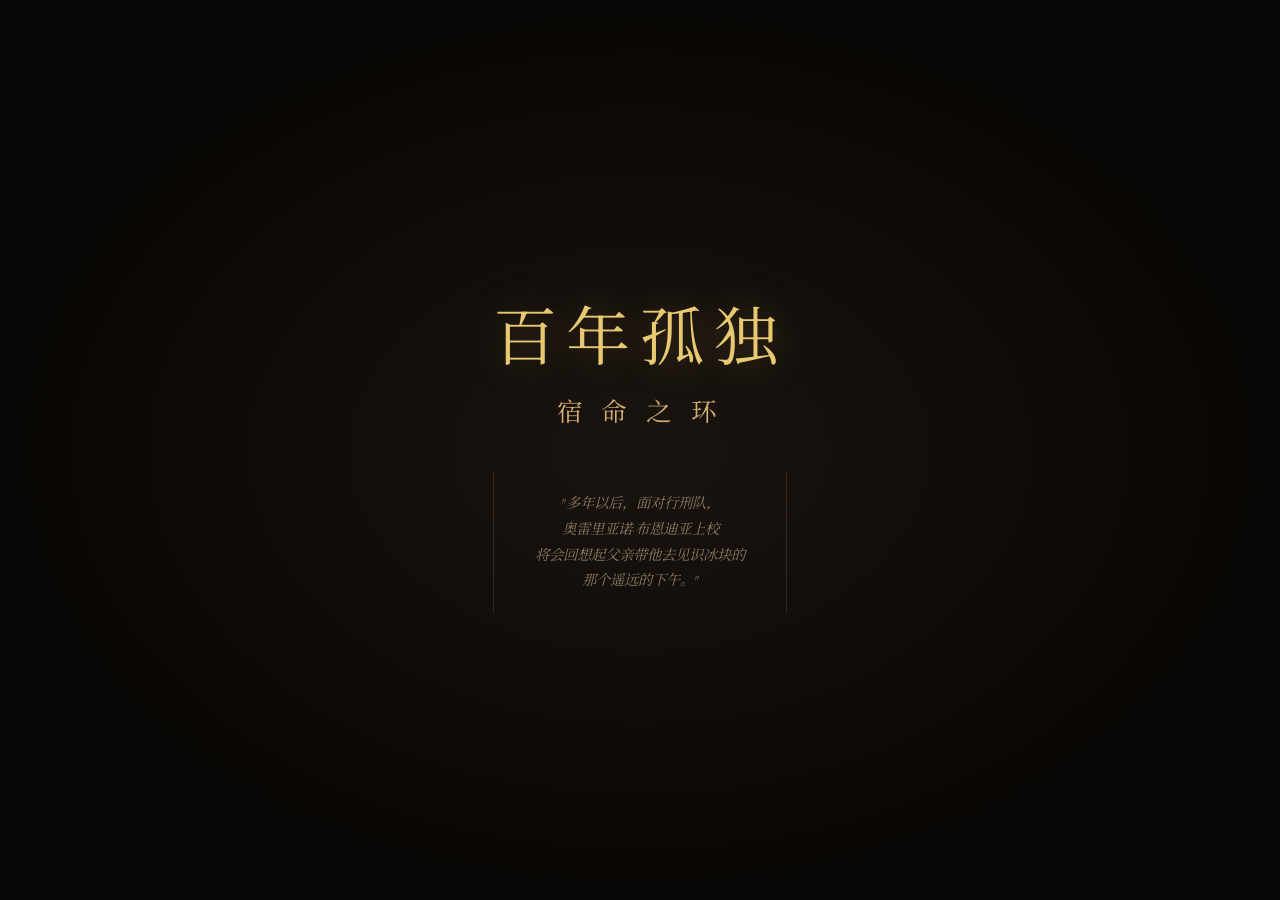
==== commit 3804b6ae: "02" ====
--- a/百年孤独/百年孤独交互游戏/index.html
+++ b/百年孤独/百年孤独交互游戏/index.html
@@ -1080,13 +1080,530 @@
   .save-slot-number { min-width: auto; font-size: 0.85rem; }
   .save-slot-actions { width: 100%; justify-content: flex-end; }
 }
+
+/* ================================================================
+   十一、开头动态封面
+   ================================================================ */
+#cover-overlay {
+  position: fixed; inset: 0; z-index: 100;
+  background: radial-gradient(ellipse at center, #1a1410 0%, #080604 70%);
+  display: flex; flex-direction: column; align-items: center; justify-content: center;
+  transition: opacity 0.8s ease, visibility 0.8s ease;
+  cursor: pointer;
+  overflow: hidden;
+}
+#cover-overlay.hidden {
+  opacity: 0; visibility: hidden; pointer-events: none;
+}
+
+/* 漂浮尘埃粒子 */
+.cover-particle {
+  position: absolute;
+  width: 2px; height: 2px;
+  background: var(--gold-dim);
+  border-radius: 50%;
+  animation: particleFloat linear infinite;
+  opacity: 0;
+}
+@keyframes particleFloat {
+  0%   { transform: translateY(100vh) scale(0); opacity: 0; }
+  10%  { opacity: 0.8; }
+  90%  { opacity: 0.3; }
+  100% { transform: translateY(-10vh) scale(1.5); opacity: 0; }
+}
+
+/* 主标题容器 */
+#cover-title-wrap {
+  position: relative; z-index: 2;
+  text-align: center;
+  opacity: 0;
+  animation: coverFadeIn 1.2s ease forwards;
+  animation-delay: 0.5s;
+}
+@keyframes coverFadeIn {
+  from { opacity: 0; transform: translateY(30px); }
+  to   { opacity: 1; transform: translateY(0); }
+}
+
+#cover-main-title {
+  font-family: var(--font-title);
+  font-size: clamp(2.2rem, 5vw, 4rem);
+  color: var(--gold-light);
+  letter-spacing: 0.15em;
+  text-shadow: 0 0 40px rgba(232,200,112,0.3);
+  margin-bottom: 8px;
+}
+#cover-main-title .char {
+  display: inline-block;
+  opacity: 0;
+  animation: charAppear 0.6s ease forwards;
+}
+@keyframes charAppear {
+  from { opacity: 0; transform: translateY(-20px); filter: blur(4px); }
+  to   { opacity: 1; transform: translateY(0); filter: blur(0); }
+}
+
+#cover-subtitle {
+  font-family: var(--font-title);
+  font-size: clamp(1rem, 2.5vw, 1.6rem);
+  color: var(--gold-dim);
+  letter-spacing: 0.25em;
+  margin-bottom: 40px;
+  opacity: 0;
+  animation: coverFadeIn 1s ease forwards;
+  animation-delay: 2s;
+}
+
+#cover-quote {
+  font-family: var(--font-body);
+  font-size: 0.9rem;
+  color: #8a7a60;
+  font-style: italic;
+  line-height: 1.8;
+  max-width: 500px;
+  padding: 20px 30px;
+  border-left: 1px solid rgba(184,137,62,0.2);
+  border-right: 1px solid rgba(184,137,62,0.2);
+  opacity: 0;
+  animation: coverFadeIn 1s ease forwards;
+  animation-delay: 2.8s;
+}
+
+#cover-hint {
+  position: absolute; bottom: 60px; z-index: 2;
+  font-family: var(--font-ui);
+  font-size: 0.8rem;
+  color: var(--gold-dim);
+  letter-spacing: 0.1em;
+  opacity: 0;
+  animation: hintPulse 2s ease-in-out infinite;
+  animation-delay: 3.5s;
+}
+@keyframes hintPulse {
+  0%, 100% { opacity: 0.4; }
+  50% { opacity: 1; }
+}
+
+/* ================================================================
+   十二、结尾致谢名单
+   ================================================================ */
+#credits-overlay {
+  position: fixed; inset: 0; z-index: 100;
+  background: #080604;
+  display: flex; flex-direction: column; align-items: center; justify-content: center;
+  opacity: 0; visibility: hidden; pointer-events: none;
+  transition: opacity 1s ease;
+  overflow: hidden;
+}
+#credits-overlay.show {
+  opacity: 1; visibility: visible; pointer-events: all;
+}
+
+#credits-scroll {
+  text-align: center;
+  animation: creditsRoll 25s linear forwards;
+}
+@keyframes creditsRoll {
+  0%   { transform: translateY(75vh); }
+  100% { transform: translateY(-120%); }
+}
+
+.credits-section {
+  margin: 36px 0;
+}
+.credits-role {
+  font-family: var(--font-title);
+  font-size: 0.75rem;
+  color: var(--gold-dim);
+  letter-spacing: 0.15em;
+  margin-bottom: 6px;
+}
+.credits-name {
+  font-family: var(--font-title);
+  font-size: 1.1rem;
+  color: var(--gold-light);
+  letter-spacing: 0.1em;
+}
+.credits-divider {
+  width: 60px; height: 1px;
+  background: rgba(184,137,62,0.25);
+  margin: 28px auto;
+}
+.credits-quote {
+  font-family: var(--font-body);
+  font-size: 0.85rem;
+  color: #8a7a60;
+  font-style: italic;
+  line-height: 1.8;
+  max-width: 480px;
+  margin: 20px auto;
+}
+.credits-title-lg {
+  font-family: var(--font-title);
+  font-size: 1.6rem;
+  color: var(--gold-light);
+  letter-spacing: 0.2em;
+  margin-bottom: 6px;
+}
+.credits-subtitle-sm {
+  font-family: var(--font-title);
+  font-size: 0.8rem;
+  color: var(--gold-dim);
+  letter-spacing: 0.15em;
+}
+
+#credits-restart {
+  position: absolute; bottom: 50px; z-index: 5;
+  opacity: 0;
+  animation: coverFadeIn 1s ease forwards;
+  animation-delay: 26s;
+  font-family: var(--font-title);
+  font-size: 0.9rem;
+  color: var(--gold-light);
+  background: rgba(184,137,62,0.12);
+  border: 1px solid rgba(184,137,62,0.35);
+  padding: 12px 32px;
+  border-radius: 30px;
+  cursor: pointer;
+  letter-spacing: 0.1em;
+  transition: all 0.3s ease;
+}
+#credits-restart:hover {
+  background: rgba(184,137,62,0.28);
+  border-color: var(--gold);
+}
+
+/* ================================================================
+   十三、主菜单（全屏宿命感）
+   ================================================================ */
+#mainmenu-overlay {
+  position: fixed; inset: 0; z-index: 99;
+  background: radial-gradient(ellipse at 50% 30%, #1e1810 0%, #080604 70%);
+  display: flex; flex-direction: column; align-items: center; justify-content: flex-start;
+  opacity: 0; visibility: hidden; pointer-events: none;
+  transition: opacity 0.6s ease, visibility 0.6s ease;
+  overflow-y: auto; overflow-x: hidden;
+  padding: 40px 20px 60px;
+}
+#mainmenu-overlay.open {
+  opacity: 1; visibility: visible; pointer-events: all;
+}
+
+#mainmenu-particles {
+  position: absolute; inset: 0; pointer-events: none; overflow: hidden;
+}
+
+#mainmenu-content {
+  position: relative; z-index: 2;
+  max-width: 460px; width: 100%;
+  display: flex; flex-direction: column; align-items: center;
+  animation: mmFadeUp 0.8s ease forwards;
+}
+@keyframes mmFadeUp {
+  from { opacity: 0; transform: translateY(24px); }
+  to   { opacity: 1; transform: translateY(0); }
+}
+
+.mm-title-wrap { text-align: center; margin-bottom: 32px; }
+.mm-title {
+  font-family: var(--font-title);
+  font-size: clamp(1.8rem, 4vw, 2.8rem);
+  color: var(--gold-light);
+  letter-spacing: 0.18em;
+  text-shadow: 0 0 36px rgba(232,200,112,0.25);
+}
+.mm-subtitle {
+  font-family: var(--font-title);
+  font-size: clamp(0.85rem, 2vw, 1.2rem);
+  color: var(--gold-dim);
+  letter-spacing: 0.3em;
+  margin-top: 6px;
+}
+
+/* 大存档卡片 */
+.mm-savecard {
+  width: 100%; margin-bottom: 28px;
+  padding: 18px 22px;
+  background: rgba(255,250,240,0.04);
+  border: 1px solid rgba(184,137,62,0.18);
+  border-radius: 10px;
+  text-align: center;
+}
+.mm-savecard-title {
+  font-family: var(--font-title);
+  font-size: 0.8rem; color: var(--gold-light);
+  letter-spacing: 0.1em; margin-bottom: 8px;
+}
+
+/* 菜单按钮 */
+.mm-options { width: 100%; display: flex; flex-direction: column; gap: 8px; margin-bottom: 24px; }
+.mm-btn {
+  display: flex; align-items: center; gap: 14px;
+  width: 100%; padding: 14px 20px;
+  font-family: var(--font-title);
+  color: #c8b898; letter-spacing: 0.06em;
+  background: rgba(184,137,62,0.05);
+  border: 1px solid rgba(184,137,62,0.14);
+  border-radius: 8px; cursor: pointer;
+  transition: all 0.35s ease; text-align: left;
+}
+.mm-btn:hover {
+  background: rgba(184,137,62,0.15);
+  border-color: rgba(184,137,62,0.4);
+  color: #e8d0a0;
+  transform: translateX(4px);
+}
+.mm-btn-primary {
+  border-color: rgba(184,137,62,0.3);
+  background: rgba(184,137,62,0.1);
+}
+.mm-btn-icon { font-size: 1.4rem; flex-shrink: 0; width: 32px; text-align: center; }
+.mm-btn-label { font-size: 0.9rem; flex: 1; }
+.mm-btn-hint {
+  font-family: var(--font-body);
+  font-size: 0.7rem; color: var(--gold-dim); font-style: italic;
+  opacity: 0.7; letter-spacing: 0.03em;
+}
+.mm-btn-exit { border-color: rgba(160,120,100,0.15); color: #b09888; }
+.mm-btn-exit:hover { background: rgba(160,100,80,0.12); border-color: rgba(160,100,80,0.4); color: #c8a898; }
+.mm-btn:disabled { opacity: 0.35; pointer-events: none; filter: grayscale(0.4); }
+
+.mm-footer {
+  font-family: var(--font-body);
+  font-size: 0.72rem; color: #6a5a48; font-style: italic;
+  text-align: center; letter-spacing: 0.04em; margin-top: 8px;
+}
+
+/* 成就书签卡片 */
+.achievement-card {
+  display: flex; align-items: flex-start; gap: 12px;
+  padding: 14px 16px;
+  background: rgba(255,255,255,0.03);
+  border: 1px solid rgba(184,137,62,0.15);
+  border-radius: 8px;
+  transition: all 0.3s ease;
+}
+.achievement-card.unlocked {
+  border-color: rgba(184,137,62,0.4);
+  background: rgba(184,137,62,0.06);
+}
+.achievement-card.locked {
+  opacity: 0.45; filter: grayscale(0.5);
+}
+.ach-icon {
+  font-size: 1.8rem; flex-shrink: 0; width: 44px; text-align: center;
+}
+.ach-info { flex:1; min-width:0; }
+.ach-name {
+  font-family: var(--font-title); font-size: 0.85rem;
+  color: #e8d0a0; letter-spacing: 0.04em; margin-bottom: 2px;
+}
+.ach-desc {
+  font-size: 0.75rem; color: #c0b090; line-height: 1.5; font-style: italic;
+}
+.ach-status {
+  font-size: 0.68rem; margin-top: 2px;
+}
+.ach-status.unlocked { color: var(--gold-light); }
+.ach-status.locked { color: var(--gold-dim); }
+
+/* 书签记忆卡 */
+.bookmark-card {
+  display: flex; align-items: center; gap: 12px;
+  padding: 12px 16px;
+  background: rgba(255,255,255,0.025);
+  border: 1px solid rgba(184,137,62,0.12);
+  border-radius: 6px;
+}
+.bookmark-card.unlocked { border-color: rgba(184,137,62,0.35); }
+.bookmark-card.locked { opacity: 0.4; filter: grayscale(0.4); }
+.bookmark-icon { font-size: 1.3rem; flex-shrink: 0; }
+.bookmark-info { flex:1; }
+.bookmark-chapter { font-size: 0.65rem; color: var(--gold-dim); letter-spacing:0.08em; }
+.bookmark-title { font-family: var(--font-title); font-size:0.82rem; color:#e8d0a0; }
+.bookmark-desc { font-size:0.72rem; color:#c0b090; line-height:1.4; margin-top:2px; }
 </style>
 </head>
 <body>
 
 <!-- ================================================================
+     开头动态封面
+     ================================================================ -->
+<div id="cover-overlay">
+  <div id="cover-particles"></div>
+  <div id="cover-title-wrap">
+    <div id="cover-main-title"></div>
+    <div id="cover-subtitle">宿 命 之 环</div>
+    <div id="cover-quote">
+      "多年以后，面对行刑队，<br>奥雷里亚诺·布恩迪亚上校<br>将会回想起父亲带他去见识冰块的<br>那个遥远的下午。"
+    </div>
+  </div>
+  <div id="cover-hint">触 碰 羊 皮 卷 开 始</div>
+</div>
+
+<!-- ================================================================
+     结尾致谢名单
+     ================================================================ -->
+<div id="credits-overlay">
+  <div id="credits-scroll">
+    <div style="height:30vh;"></div>
+    <div class="credits-title-lg">百年孤独</div>
+    <div class="credits-subtitle-sm">宿 命 之 环</div>
+    <div class="credits-divider"></div>
+    <div class="credits-section">
+      <div class="credits-role">原　　著</div>
+      <div class="credits-name">加夫列尔·加西亚·马尔克斯</div>
+    </div>
+    <div class="credits-divider"></div>
+    <div class="credits-section">
+      <div class="credits-role">游 戏 设 计</div>
+      <div class="credits-name">Vantchy & Deepseek</div>
+    </div>
+    <div class="credits-section">
+      <div class="credits-role">剧 本 改 编</div>
+      <div class="credits-name">Vantchy & Deepseek</div>
+    </div>
+    <div class="credits-section">
+      <div class="credits-role">程 序 开 发</div>
+      <div class="credits-name">Vantchy & Deepseek</div>
+    </div>
+    <div class="credits-section">
+      <div class="credits-role">关 卡 设 计</div>
+      <div class="credits-name">Vantchy & Deepseek</div>
+    </div>
+    <div class="credits-section">
+      <div class="credits-role">叙 事 系 统</div>
+      <div class="credits-name">Vantchy & Deepseek</div>
+    </div>
+    <div class="credits-divider"></div>
+    <div class="credits-section">
+      <div class="credits-role">美 术 风 格</div>
+      <div class="credits-name">Vantchy & Deepseek</div>
+    </div>
+    <div class="credits-section">
+      <div class="credits-role">UI / UX 设 计</div>
+      <div class="credits-name">Vantchy & Deepseek</div>
+    </div>
+    <div class="credits-section">
+      <div class="credits-role">字 体 排 版</div>
+      <div class="credits-name">Vantchy & Deepseek</div>
+    </div>
+    <div class="credits-divider"></div>
+    <div class="credits-section">
+      <div class="credits-role">音 乐 设 计</div>
+      <div class="credits-name">Vantchy & Deepseek</div>
+    </div>
+    <div class="credits-section">
+      <div class="credits-role">测 试 调 试</div>
+      <div class="credits-name">Vantchy & Deepseek</div>
+    </div>
+    <div class="credits-section">
+      <div class="credits-role">特 别 鸣 谢</div>
+      <div class="credits-name">Claude Code · 百年孤独全体读者</div>
+    </div>
+    <div class="credits-divider"></div>
+    <div class="credits-quote">
+      "注定要一百年孤独的家族<br>不会有第二次机会在大地上出现。"
+    </div>
+    <div class="credits-quote" style="margin-top:8px;font-size:0.8rem;color:var(--gold-dim);">
+      感谢你来过马孔多。<br>羊皮卷已经合上——但你的名字，<br>已经写在了最后一页的空白处。
+    </div>
+    <div style="height:20vh;"></div>
+  </div>
+  <button id="credits-restart" onclick="closeCredits()">重 新 翻 开 羊 皮 卷</button>
+</div>
+
+<!-- ================================================================
+     主菜单（全屏宿命感页面）
+     ================================================================ -->
+<div id="mainmenu-overlay">
+  <div id="mainmenu-particles"></div>
+  <div id="mainmenu-content">
+    <div class="mm-title-wrap">
+      <div class="mm-title">百 年 孤 独</div>
+      <div class="mm-subtitle">宿 命 之 环</div>
+    </div>
+
+    <!-- 大存档记录卡片 -->
+    <div class="mm-savecard" id="mm-savecard">
+      <div class="mm-savecard-title">📜 羊皮卷档案</div>
+      <div id="mm-saveinfo" style="font-size:0.78rem;color:#c0b090;line-height:1.8;">
+        尚无游玩记录
+      </div>
+    </div>
+
+    <!-- 菜单选项 -->
+    <div class="mm-options">
+      <button class="mm-btn mm-btn-primary" id="mm-btn-continue" onclick="continueFromMenu()">
+        <span class="mm-btn-icon">📖</span>
+        <span class="mm-btn-label">继续阅读</span>
+        <span class="mm-btn-hint">— 从上次停下的地方 —</span>
+      </button>
+      <button class="mm-btn" onclick="startNewGame()">
+        <span class="mm-btn-icon">🕯️</span>
+        <span class="mm-btn-label">重新开始</span>
+        <span class="mm-btn-hint">— 翻开新的羊皮卷 —</span>
+      </button>
+      <button class="mm-btn" onclick="openAchievementsPage()">
+        <span class="mm-btn-icon">🏆</span>
+        <span class="mm-btn-label">成就书签</span>
+        <span class="mm-btn-hint">— 旅途中的印记 —</span>
+      </button>
+      <button class="mm-btn" onclick="openBookmarksPage()">
+        <span class="mm-btn-icon">💎</span>
+        <span class="mm-btn-label">记忆碎片集</span>
+        <span class="mm-btn-hint">— 散落在各章节的光 —</span>
+      </button>
+      <button class="mm-btn" onclick="SettingsPanel.open();">
+        <span class="mm-btn-icon">⚙️</span>
+        <span class="mm-btn-label">设置</span>
+        <span class="mm-btn-hint">— 字体与音量 —</span>
+      </button>
+      <button class="mm-btn mm-btn-exit" onclick="exitToCover()">
+        <span class="mm-btn-icon">🚪</span>
+        <span class="mm-btn-label">回到封面</span>
+        <span class="mm-btn-hint">— 不删除任何记录 —</span>
+      </button>
+    </div>
+
+    <div class="mm-footer">— 注定要一百年孤独的家族，不会有第二次机会在大地上出现 —</div>
+  </div>
+</div>
+
+<!-- ================================================================
+     成就书签页
+     ================================================================ -->
+<div class="modal-overlay" id="achievements-overlay">
+  <div class="modal-panel" style="width:min(560px,94vw);max-height:80vh;overflow-y:auto;">
+    <div class="modal-title">🏆 成就书签</div>
+    <div id="achievements-grid" style="display:flex;flex-direction:column;gap:10px;"></div>
+    <div class="modal-actions" style="margin-top:16px;">
+      <button class="modal-btn modal-btn-primary" onclick="closeAchievements()">返回</button>
+    </div>
+  </div>
+</div>
+
+<!-- ================================================================
+     记忆碎片书签集
+     ================================================================ -->
+<div class="modal-overlay" id="bookmarks-overlay">
+  <div class="modal-panel" style="width:min(560px,94vw);max-height:80vh;overflow-y:auto;">
+    <div class="modal-title">💎 记忆碎片集</div>
+    <div id="bookmarks-grid" style="display:flex;flex-direction:column;gap:8px;"></div>
+    <div class="modal-actions" style="margin-top:16px;">
+      <button class="modal-btn modal-btn-primary" onclick="closeArchiveBookmarks()">返回</button>
+    </div>
+  </div>
+</div>
+
+<!-- ================================================================
      背景层
      ================================================================ -->
+<!-- 背景音频 -->
+<audio id="bgm-audio" loop preload="none" style="display:none;">
+  <source src="https://upload.wikimedia.org/wikipedia/commons/transcoded/3/3e/Recuerdos_de_la_Alhambra.ogg/Recuerdos_de_la_Alhambra.ogg.mp3" type="audio/mpeg">
+</audio>
+
 <div id="book-bg"></div>
 <div id="book-texture"></div>
 <div id="vignette"></div>
@@ -1110,6 +1627,7 @@
         <span>宿命值：</span>
         <span id="fate-value" style="color: var(--fate-low)">0</span>
       </div>
+      <button class="top-btn" id="btn-menu" title="主菜单">📜</button>
       <button class="top-btn" id="btn-settings" title="设置">⚙️</button>
     </div>
   </div>
@@ -1216,12 +1734,6 @@
         <input type="range" id="volume-slider" min="0" max="100" value="30">
       </div>
     </div>
-    <div class="setting-row">
-      <span class="setting-label">音效</span>
-      <div class="setting-control">
-        <div class="toggle-switch on" id="toggle-sfx"></div>
-      </div>
-    </div>
     <div class="modal-actions">
       <button class="modal-btn modal-btn-danger" id="btn-reset-game">重置游戏</button>
       <button class="modal-btn modal-btn-primary" id="btn-close-settings">关闭</button>
@@ -1281,6 +1793,25 @@
 function getCurrentChapterData() {
   if (GameState.chapter === 0) return chapters['prologue'] || null;
   return chapters['chapter' + GameState.chapter] || null;
+}
+
+/** 计算当前章节宿命值上限（所有选择中最高宿命之和） */
+function getChapterMaxFate() {
+  const chData = getCurrentChapterData();
+  if (!chData || !chData.scenes) return 10;
+  let maxFate = 0;
+  Object.values(chData.scenes).forEach(scene => {
+    if (scene.type === 'choice' && scene.choices) {
+      let roundMax = 0;
+      scene.choices.forEach(c => {
+        if (c.effects && c.effects.fate) {
+          roundMax = Math.max(roundMax, c.effects.fate);
+        }
+      });
+      maxFate += roundMax;
+    }
+  });
+  return maxFate || 10; // 兜底：至少10
 }
 
 /** 获取当前章节中所有记忆碎片 */
@@ -1329,6 +1860,183 @@
   'chapter16', 'chapter17', 'chapter18', 'chapter19', 'chapter20', 'epilogue'
 ];
 
+/* ================================================================
+   人物关系数据库 — 精确关系、性别、别名、共同事件
+   ================================================================ */
+const CHARACTER_GENDERS = {
+  '何塞·阿尔卡蒂奥·布恩迪亚': '男', '乌尔苏拉·伊瓜兰': '女',
+  '何塞·阿尔卡蒂奥': '男', '奥雷里亚诺·布恩迪亚': '男',
+  '阿玛兰妲': '女', '丽贝卡': '女',
+  '蕾梅黛丝·摩斯科特': '女', '阿尔卡蒂奥': '男',
+  '奥雷里亚诺第二': '男', '何塞·阿尔卡蒂奥第二': '男',
+  '美人儿蕾梅黛丝': '女', '费尔南达·德尔·卡皮奥': '女',
+  '梅梅（雷纳塔·蕾梅黛丝·布恩迪亚）': '女',
+  '阿玛兰妲·乌尔苏拉': '女', '奥雷里亚诺（私生子）': '男',
+  '梅尔基亚德斯': '男', '普鲁登西奥·阿基拉尔': '男',
+  '皮埃特罗·克雷斯皮': '男', '阿波利纳尔·摩斯科特': '男',
+  '庇拉尔·特尔内拉': '女', '佩特拉·科特斯': '女',
+  '马乌里肖·巴比伦': '男', '加斯通': '男'
+};
+
+const CHARACTER_ALIASES = {
+  '奥雷里亚诺·布恩迪亚': ['奥雷里亚诺上校', '奥雷里亚诺·布恩迪亚上校', '布恩迪亚上校'],
+  '何塞·阿尔卡蒂奥·布恩迪亚': ['何塞·阿尔卡蒂奥·布恩迪亚'],
+  '何塞·阿尔卡蒂奥': ['何塞·阿尔卡蒂奥'],
+  '奥雷里亚诺第二': ['奥雷里亚诺第二'],
+  '奥雷里亚诺（私生子）': ['奥雷里亚诺', '私生子奥雷里亚诺'],
+  '梅梅（雷纳塔·蕾梅黛丝·布恩迪亚）': ['梅梅', '雷纳塔·蕾梅黛丝'],
+  '乌尔苏拉·伊瓜兰': ['乌尔苏拉'],
+  '蕾梅黛丝·摩斯科特': ['蕾梅黛丝'],
+  '美人儿蕾梅黛丝': ['美人儿蕾梅黛丝'],
+  '费尔南达·德尔·卡皮奥': ['费尔南达'],
+  '何塞·阿尔卡蒂奥第二': ['何塞·阿尔卡蒂奥第二'],
+  '梅尔基亚德斯': ['梅尔基亚德斯'],
+  '皮埃特罗·克雷斯皮': ['皮埃特罗·克雷斯皮', '皮埃特罗'],
+  '佩特拉·科特斯': ['佩特拉·科特斯', '佩特拉'],
+  '马乌里肖·巴比伦': ['马乌里肖·巴比伦', '马乌里肖'],
+  '庇拉尔·特尔内拉': ['庇拉尔·特尔内拉'],
+  '阿波利纳尔·摩斯科特': ['阿波利纳尔·摩斯科特', '摩斯科特'],
+  '普鲁登西奥·阿基拉尔': ['普鲁登西奥·阿基拉尔'],
+  '加斯通': ['加斯通'],
+  '阿玛兰妲': ['阿玛兰妲'],
+  '阿玛兰妲·乌尔苏拉': ['阿玛兰妲·乌尔苏拉'],
+  '丽贝卡': ['丽贝卡'],
+  '阿尔卡蒂奥': ['阿尔卡蒂奥']
+};
+
+function resolveCharacterName(input) {
+  if (familyTreeRegistry[input]) return input;
+  for (const [formal, aliases] of Object.entries(CHARACTER_ALIASES)) {
+    if (aliases.some(a => a === input || input.includes(a) || a.includes(input))) return formal;
+  }
+  return input;
+}
+
+const RELATION_DB = [
+  ['何塞·阿尔卡蒂奥·布恩迪亚', '乌尔苏拉·伊瓜兰', '夫妻',
+    '马孔多的共同建立者。他用一头骡子和一对山羊换两块磁铁时，她双手叉腰站在门口——一生都在用自己的方式守着他。'],
+  ['何塞·阿尔卡蒂奥·布恩迪亚', '梅尔基亚德斯', '至交挚友',
+    '吉卜赛人带来了磁铁、放大镜与冰块，也带来了何塞一生追逐的"看不见的东西"。他为放大镜用记忆做了交换——从此忘记了父亲的脸。'],
+  ['何塞·阿尔卡蒂奥·布恩迪亚', '何塞·阿尔卡蒂奥', '父子',
+    '长子十四岁跟吉卜赛人出走，归来时已成纹满世界地图的巨人。他蹲在栗树下，把面包掰成两半放在被绑住的父亲手中。'],
+  ['乌尔苏拉·伊瓜兰', '何塞·阿尔卡蒂奥', '母子',
+    '她追着吉卜赛篷车跑了几天几夜寻找出走的长子。当儿子归来，他已是一个她几乎认不出的巨人。'],
+  ['何塞·阿尔卡蒂奥·布恩迪亚', '奥雷里亚诺·布恩迪亚', '父子',
+    '父亲带他去看冰块的那个下午，成了上校一生最温暖的记忆。行刑队前，他想起的是覆在他手背上的父亲的手。'],
+  ['乌尔苏拉·伊瓜兰', '奥雷里亚诺·布恩迪亚', '母子',
+    '她在信上只写两个字——"别死"。他打了三十二场败仗，躲过无数次暗杀——从未忘记这两个字。'],
+  ['何塞·阿尔卡蒂奥·布恩迪亚', '阿玛兰妲', '父女',
+    '父亲的目光总在磁铁与放大镜之间。她学会嫉妒——一生在缝制裹尸布中缝补这份缺失。'],
+  ['乌尔苏拉·伊瓜兰', '阿玛兰妲', '母女',
+    '阿玛兰妲下毒时，乌尔苏拉冲进厨房打翻了那杯咖啡。她一生都在替女儿缝补她造成和承受的伤口。'],
+  ['何塞·阿尔卡蒂奥·布恩迪亚', '丽贝卡', '养父女',
+    '丽贝卡抱着父母的骨灰盒叩门。何塞侧身让她走进来——从此家里多了一个永远在墙角吃泥土的女孩。'],
+  ['乌尔苏拉·伊瓜兰', '丽贝卡', '养母女',
+    '她用草药和祈祷治好了养女的吃泥症。这个陌生女孩从此有了房间、衣服和一碗热汤。'],
+  ['丽贝卡', '皮埃特罗·克雷斯皮', '恋人（曾有婚约）',
+    '自动钢琴第一次奏响时丽贝卡爱上了弹琴的意大利人。他选择了她——但另一个女人的嫉妒让这场婚礼永未完成。'],
+  ['阿玛兰妲', '皮埃特罗·克雷斯皮', '暗恋与嫉妒',
+    '她在他的衬衫上缝了整整一个月的花——但他选择了丽贝卡。她发誓这场婚礼永远不会办成。'],
+  ['阿玛兰妲', '丽贝卡', '情敌姐妹',
+    '两人同时爱上了同一个弹钢琴的男人。阿玛兰妲在丽贝卡的咖啡里下了毒——乌尔苏拉冲进来打翻了杯子，裂痕从此无法愈合。'],
+  ['丽贝卡', '何塞·阿尔卡蒂奥', '夫妻',
+    '巨人归来那天，两人目光交汇——所有关于钢琴的琴声都沉默了。他们搬出老家，在村子另一头建立了自己的世界。'],
+  ['奥雷里亚诺·布恩迪亚', '蕾梅黛丝·摩斯科特', '夫妻',
+    '她举着糖苹果站在街对面——九岁。他对自己说"她"。十四岁时她从楼梯上摔下——带走了他这辈子唯一温柔的部分。'],
+  ['奥雷里亚诺·布恩迪亚', '阿波利纳尔·摩斯科特', '翁婿',
+    '他娶了镇长的女儿。当他拿起枪加入自由党，与岳父站到了政治的对立面——两种忠诚从未在同一张桌上坐下。'],
+  ['奥雷里亚诺·布恩迪亚', '庇拉尔·特尔内拉', '占卜关系',
+    '纸牌女人对六岁的他说："这孩子会死很多次。"她算对了——他躲过了无数次暗杀和行刑队。'],
+  ['何塞·阿尔卡蒂奥', '庇拉尔·特尔内拉', '露水情人',
+    '她用纸牌引诱了沉默如石的少年。他们的儿子阿尔卡蒂奥——布恩迪亚第三代由此开始。'],
+  ['何塞·阿尔卡蒂奥', '阿尔卡蒂奥', '父子',
+    '巨人多数时间在海上。阿尔卡蒂奥从未真正认识父亲——当他在马孔多成为暴君时，父亲只是远方传说。'],
+  ['奥雷里亚诺·布恩迪亚', '阿尔卡蒂奥', '叔侄',
+    '上校参战时将镇子交给侄子。侄子穿上军装变成暴君——上校收到消息时只说"权力不是用来报仇的"。'],
+  ['阿尔卡蒂奥', '奥雷里亚诺第二', '父子',
+    '双胞胎之一继承了布恩迪亚家的狂欢渴望——一顿能吃下一头牛。父亲被处决前从不知道儿子会成为这样的人。'],
+  ['阿尔卡蒂奥', '何塞·阿尔卡蒂奥第二', '父子',
+    '双胞胎中的另一个阴沉愤怒——亲眼目睹三千人大屠杀后，一生在试图让世界承认那场杀戮。'],
+  ['阿尔卡蒂奥', '美人儿蕾梅黛丝', '父女',
+    '她从不穿衣服。晾床单时风把她吹上了天空——父亲在坟墓里，永远不知道自己生下了马孔多最美的存在。'],
+  ['奥雷里亚诺第二', '费尔南达·德尔·卡皮奥', '夫妻',
+    '狂欢节上将她扛在肩头看世界全景。婚后她用祷告和窗帘把家捆成教堂——他逃到情妇那里，不是恨她，是无法在她的规矩里呼吸。'],
+  ['奥雷里亚诺第二', '佩特拉·科特斯', '情人（真爱）',
+    '佩特拉是他真正爱着的女人。四年大雨冲走所有财富，只有她陪他坐在屋顶上——手牵手，在雨声中不说什么。'],
+  ['奥雷里亚诺第二', '梅梅（雷纳塔·蕾梅黛丝·布恩迪亚）', '父女',
+    '他从未在规矩和钢琴课之间找到表达爱的方式——只是在每次出海后偷偷在她枕头下放一块糖。'],
+  ['费尔南达·德尔·卡皮奥', '梅梅（雷纳塔·蕾梅黛丝·布恩迪亚）', '母女',
+    '她为女儿规划了贵族婚姻与体面。但女儿爱上满手机油的学徒——她叫来警察，枪声打断了黄蝴蝶的翅膀。'],
+  ['梅梅（雷纳塔·蕾梅黛丝·布恩迪亚）', '马乌里肖·巴比伦', '恋人',
+    '黄蝴蝶总是跟着他。他们在后院棕榈树下幽会——直到子弹打断他的脊椎。他再没站起来——她将他的照片藏在内衬里，直到死。'],
+  ['费尔南达·德尔·卡皮奥', '马乌里肖·巴比伦', '仇敌',
+    '她叫来的警察开枪打中了学徒的脊椎。她用钱将他送去遥远医院——条件是永远不回来。黄蝴蝶从此离开了马孔多。'],
+  ['奥雷里亚诺第二', '阿玛兰妲·乌尔苏拉', '父女',
+    '女儿从布鲁塞尔归来时父亲已去世。她推开那扇门——看见腐烂的房子，和一个正在读羊皮卷的年轻人。'],
+  ['费尔南达·德尔·卡皮奥', '阿玛兰妲·乌尔苏拉', '母女',
+    '小女儿不像母亲。从欧洲回来后第一件事——把母亲拉了半辈子的窗帘全部扯下。'],
+  ['阿玛兰妲·乌尔苏拉', '加斯通', '夫妻',
+    '她带着欧洲丈夫回到马孔多——他不属于这里。他看着她一天天被房子和读羊皮卷的年轻人拉走，最后订了单程票——只给他自己。'],
+  ['梅梅（雷纳塔·蕾梅黛丝·布恩迪亚）', '奥雷里亚诺（私生子）', '母子（永未相见）',
+    '婴儿被放在篮子里送到家门口。梅梅在修道院度过余生——永远不知道儿子在走廊里独自长大，破解了全部羊皮卷。'],
+  ['马乌里肖·巴比伦', '奥雷里亚诺（私生子）', '父子（永未相见）',
+    '父亲在遥远医院病床上再没站起来——不知道儿子被取名为奥雷里亚诺，被锁在布恩迪亚家，被说成"捡来的"。'],
+  ['费尔南达·德尔·卡皮奥', '奥雷里亚诺（私生子）', '养祖母/囚禁者',
+    '她把婴儿藏在房子里——不让他出去，不让他上学，不让他知道自己是谁。他在被锁的房子里长大，然后发现了时间不会流逝的房间。'],
+  ['阿玛兰妲·乌尔苏拉', '奥雷里亚诺（私生子）', '恋人（近亲）',
+    '两个布恩迪亚在腐烂的马孔多相爱——在羊皮卷的注视下重复家族最古老的模式。他们的孩子是最后一个布恩迪亚——被蚂蚁带走。'],
+  ['何塞·阿尔卡蒂奥·布恩迪亚', '普鲁登西奥·阿基拉尔', '仇敌',
+    '斗鸡场上普鲁登西奥羞辱了乌尔苏拉。何塞用长矛刺穿他的喉咙——死者的灵魂从此在栗树下徘徊。'],
+  ['奥雷里亚诺·布恩迪亚', '梅尔基亚德斯', '精神导师与继承者',
+    '梅尔基亚德斯写下布恩迪亚家的一切——上校的曾孙最终破解了羊皮卷。他走后那间房间不再有灰尘——时间永远停留。'],
+  ['何塞·阿尔卡蒂奥第二', '奥雷里亚诺（私生子）', '引路人',
+    '最后记得三千人大屠杀的人把钥匙交给了梅梅的儿子——"你会知道的。"羊皮卷从见证者传到破解者手上。'],
+  ['奥雷里亚诺第二', '何塞·阿尔卡蒂奥第二', '孪生兄弟',
+    '双胞胎一模一样——连乌尔苏拉都分不清。一个选择笑声和盛宴，另一个选择愤怒与记忆。死后被装错棺材——命运最后的玩笑。'],
+  ['乌尔苏拉·伊瓜兰', '费尔南达·德尔·卡皮奥', '隔代婆媳',
+    '失明的乌尔苏拉仍然看穿了试图用规矩统治布恩迪亚家的女人。两人从未交谈——但每次擦肩都互相了解一切。'],
+  ['乌尔苏拉·伊瓜兰', '美人儿蕾梅黛丝', '曾祖孙',
+    '失明后用手摸到曾孙女的脸——手指停在那张完美脸上很久："你不属于这个世界。"后来风把她吹走了——她没有惊讶。']
+];
+
+function findRelation(name1, name2) {
+  const a = resolveCharacterName(name1);
+  const b = resolveCharacterName(name2);
+  for (const [ra, rb, label, event] of RELATION_DB) {
+    if ((ra === a && rb === b) || (ra === b && rb === a)) {
+      return [label, event];
+    }
+  }
+  return null;
+}
+
+function findRelationPath(name1, name2) {
+  const a = resolveCharacterName(name1);
+  const b = resolveCharacterName(name2);
+  if (a === b) return null;
+  const graph = {};
+  for (const [ra, rb, label] of RELATION_DB) {
+    if (!graph[ra]) graph[ra] = [];
+    if (!graph[rb]) graph[rb] = [];
+    graph[ra].push({ to: rb, label });
+    graph[rb].push({ to: ra, label });
+  }
+  if (!graph[a] || !graph[b]) return null;
+  const visited = new Set([a]);
+  const queue = [[a, []]];
+  while (queue.length > 0) {
+    const [current, edges] = queue.shift();
+    if (current === b) return edges;
+    for (const { to, label } of (graph[current] || [])) {
+      if (!visited.has(to)) {
+        visited.add(to);
+        queue.push([to, [...edges, { from: current, to, label }]]);
+      }
+    }
+  }
+  return null;
+}
+
 /** 获取章节显示标题（如 "第一章 · 宿命之环"） */
 function getChapterDisplayTitle(chapterId) {
   const meta = CHAPTER_META[chapterId];
@@ -1449,6 +2157,7 @@
     this.choiceLog = [];
     this.completedChapters = {};
     this.encounteredCharacters = [];
+    this._eraVisited = [];
   },
 
   /** 记录遇到的人物 */
@@ -1472,8 +2181,11 @@
 
   getFateLevel() {
     const f = this.fateCounter;
-    if (f <= 3) return { level: '宿命抗争者', color: 'var(--fate-low)', desc: '你还在与命运搏斗。你相信自己可以改变方向。' };
-    if (f <= 7) return { level: '宿命追随者', color: 'var(--fate-mid)', desc: '你开始听见命运的低语。你偶尔会在夜里惊醒，感觉一切都已经被写好了。' };
+    const maxF = getChapterMaxFate();
+    const low = Math.ceil(maxF / 3);
+    const mid = Math.ceil(maxF * 2 / 3);
+    if (f <= low) return { level: '宿命抗争者', color: 'var(--fate-low)', desc: '你还在与命运搏斗。你相信自己可以改变方向。' };
+    if (f <= mid) return { level: '宿命追随者', color: 'var(--fate-mid)', desc: '你开始听见命运的低语。你偶尔会在夜里惊醒，感觉一切都已经被写好了。' };
     return { level: '宿命见证者', color: 'var(--fate-high)', desc: '你已经知道答案了。你只是还在走着看。' };
   },
 
@@ -1490,7 +2202,8 @@
       choices: [...this.choices],
       choiceLog: [...this.choiceLog],
       completedChapters: {...this.completedChapters},
-      encounteredCharacters: [...this.encounteredCharacters]
+      encounteredCharacters: [...this.encounteredCharacters],
+      _eraVisited: [...(this._eraVisited || [])]
     };
   },
 
@@ -1507,6 +2220,7 @@
     this.choiceLog = data.choiceLog || [];
     this.completedChapters = data.completedChapters || {};
     this.encounteredCharacters = data.encounteredCharacters || [];
+    this._eraVisited = data._eraVisited || [];
   }
 };
 
@@ -1546,8 +2260,9 @@
       } else {
         GameState.fateCounter += choice.effects.fate;
       }
-      // 限制宿命值在0-10之间
-      GameState.fateCounter = Math.min(10, Math.max(0, GameState.fateCounter));
+      // 限制宿命值不超过本章节最大值
+      const chMaxFate = getChapterMaxFate();
+      GameState.fateCounter = Math.min(chMaxFate, Math.max(0, GameState.fateCounter));
     }
 
     if (choice.effects.memory && !GameState.memories.includes(choice.effects.memory)) {
@@ -1679,23 +2394,101 @@
   goToNextChapter() {
     // 标记当前章节完成
     GameState.markChapterCompleted(GameState.chapter);
+    // 追踪时代访问（序章选择记录）
+    if (GameState.chapter === 0) {
+      const lastChoice = GameState.choiceLog.length > 0 ? GameState.choiceLog[GameState.choiceLog.length - 1] : null;
+      if (lastChoice && lastChoice.targetChapter) {
+        if (!GameState._eraVisited) GameState._eraVisited = [];
+        if (!GameState._eraVisited.includes(lastChoice.targetChapter)) {
+          GameState._eraVisited.push(lastChoice.targetChapter);
+        }
+      }
+    }
+    // 检查成就并通知
+    checkAchievements();
+    checkAndNotifyAchievements();
     // 检查是否有待处理的targetChapter（序章时代选择）
     const lastChoice = GameState.choiceLog.length > 0 ? GameState.choiceLog[GameState.choiceLog.length - 1] : null;
     const nextChapter = (lastChoice && lastChoice.targetChapter) ? lastChoice.targetChapter : GameState.chapter + 1;
     return this.switchToChapter(nextChapter);
   },
 
-  /** 遇到当前章节的家族成员 */
+  /** 遇到当前章节的家族成员（包括附身角色和场景中出现的说话者） */
   encounterChapterMembers() {
     const chData = getCurrentChapterData();
-    if (!chData || !chData.familyMembers) return;
-    chData.familyMembers.forEach(m => {
-      if (GameState.encounterCharacter(m.name)) {
-        setTimeout(() => {
-          showToast('🌳 ' + m.name + ' 已加入家族树');
-        }, 800);
+    if (!chData) return;
+    const newEncounters = [];
+
+    // 1. 附身角色 — 同时匹配注册表中的全名
+    if (chData.possessedCharacter) {
+      const possessed = chData.possessedCharacter;
+      const registryNames = Object.keys(familyTreeRegistry);
+      const matchedName = registryNames.find(rn =>
+        rn === possessed || rn.includes(possessed) || possessed.includes(rn)
+      );
+      const nameToEncounter = matchedName || possessed;
+      if (GameState.encounterCharacter(nameToEncounter)) {
+        newEncounters.push(nameToEncounter);
       }
-    });
+      // 如果匹配到了不同名，也把原名记上（避免重复扫描时遗漏）
+      if (matchedName && matchedName !== possessed && GameState.encounterCharacter(possessed)) {
+        // already tracked
+      }
+    }
+
+    // 2. 注册的家庭成员
+    if (chData.familyMembers) {
+      chData.familyMembers.forEach(m => {
+        if (GameState.encounterCharacter(m.name)) {
+          newEncounters.push(m.name);
+        }
+      });
+    }
+
+    // 3. 扫描所有场景中的说话者（leftPage.speaker），匹配家族树注册表
+    if (chData.scenes) {
+      const registryNames = Object.keys(familyTreeRegistry);
+      Object.values(chData.scenes).forEach(scene => {
+        if (scene.leftPage && scene.leftPage.speaker) {
+          const speaker = scene.leftPage.speaker;
+          if (speaker === '旁白') return;
+          // 查找所有匹配项
+          const matches = registryNames.filter(rn =>
+            rn === speaker || rn.includes(speaker) || speaker.includes(rn)
+          );
+          let matchedName = null;
+          if (matches.length === 1) {
+            matchedName = matches[0];
+          } else if (matches.length > 1) {
+            // 歧义消解：根据章节选择正确的人物
+            // '奥雷里亚诺'：第1-7章指上校(gen2)，第15-20章指私生子(gen6)
+            matchedName = matches.find(rn => {
+              const gen = familyTreeRegistry[rn].generation;
+              if (chData.chapterNumber <= 7 && gen === 2) return true;
+              if (chData.chapterNumber >= 15 && gen === 6) return true;
+              return false;
+            });
+            if (!matchedName) matchedName = matches[0]; // fallback
+          }
+          if (matchedName && GameState.encounterCharacter(matchedName)) {
+            if (!newEncounters.includes(matchedName)) {
+              newEncounters.push(matchedName);
+            }
+          }
+        }
+      });
+    }
+
+    // 批量通知
+    if (newEncounters.length > 0) {
+      setTimeout(() => {
+        if (newEncounters.length === 1) {
+          showToast('🌳 ' + newEncounters[0] + ' 已加入家族树');
+        } else {
+          showToast('🌳 ' + newEncounters.length + ' 位人物已加入家族树');
+        }
+      }, 800);
+    }
   },
 
   /** 从序章跳转到指定章节 */
@@ -1733,6 +2526,7 @@
     try {
       const data = GameState.toJSON();
       localStorage.setItem(this.AUTO_KEY, JSON.stringify(data));
+      updateBigSave();
       return true;
     } catch (e) {
       console.warn('自动存档失败:', e);
@@ -1976,7 +2770,8 @@
         // 宿命值
         const fateLevel = GameState.getFateLevel();
         html += `<div class="fate-summary" style="color: ${fateLevel.color}">`;
-        html += `宿命值：${GameState.fateCounter} · ${fateLevel.level}`;
+        const chMaxF = getChapterMaxFate();
+        html += `宿命值：${GameState.fateCounter} / ${chMaxF} · ${fateLevel.level}`;
         html += `</div>`;
         html += `<div style="font-size:0.75rem;color:var(--gold-dim);text-align:center;margin-top:4px;">${fateLevel.desc}</div>`;
 
@@ -2006,19 +2801,21 @@
           const nextChapterData = chapters[nextChapterId];
 
           if (st.isFinalEnd) {
-            // 终章结束——提供重新开始选项
-            html += `<button class="next-btn" onclick="GameEngine.resetGame();StorageManager.clearAll();GameState.chapter=0;GameState.currentScene='void_awakening';GameState.history=['void_awakening'];populateChapterSelect();Renderer.render();">${st.nextLabel || '重新开始'}</button>`;
+            // 终章结束——显示致谢名单
+            html += `<button class="next-btn" onclick="showEndingCredits()">${st.nextLabel || '查看致谢名单'}</button>`;
             html += `<div style="text-align:center;margin-top:16px;font-style:italic;color:var(--gold-dim);font-size:0.85rem;">`;
-            html += `<p>羊皮卷已经合上。感谢你来过马孔多。</p>`;
-            html += `<p>任何时候——你都可以重新翻开第一页。</p>`;
+            html += `<p>羊皮卷已经合上。你走过了百年的孤独。</p>`;
             html += `</div>`;
           } else if (nextChapterData) {
             const enterLabel = '进入' + nextChapterData.title;
             html += `<button class="next-btn" onclick="GameEngine.goToNextChapter();Renderer.render();populateChapterSelect();">${enterLabel}</button>`;
             html += `<div style="text-align:center;margin-top:16px;font-style:italic;color:var(--gold-dim);font-size:0.85rem;">`;
+            // 引入语句：使用章节副标题作为叙事钩子
             const nextMeta = CHAPTER_META[nextChapterId];
             if (nextMeta && nextMeta.subtitle) {
-              html += `<p>${nextMeta.shortName} · ${nextMeta.subtitle}</p>`;
+              const possessed = nextChapterData.possessedCharacter || '未知';
+              html += `<p>你将附身于 <strong style="color:var(--gold-light);">${possessed}</strong></p>`;
+              html += `<p style="margin-top:4px;">— ${nextMeta.subtitle}</p>`;
             }
             html += `</div>`;
           } else {
@@ -2259,7 +3056,8 @@
     html += '<div class="profile-section">';
     html += '<h4>宿命值</h4>';
     html += `<div class="profile-fate-level" style="color:${fateLevel.color};border:1px solid ${fateLevel.color};">`;
-    html += `⭐ ${GameState.fateCounter} / 10 — ${fateLevel.level}`;
+    const chMaxFate = getChapterMaxFate();
+    html += `⭐ ${GameState.fateCounter} / ${chMaxFate} — ${fateLevel.level}`;
     html += `</div>`;
     html += `<p class="profile-choice-log" style="text-align:center;margin-top:6px;">${fateLevel.desc}</p>`;
     html += '</div>';
@@ -2305,18 +3103,21 @@
     const panel = document.getElementById('sidebar-relations');
     if (!overlay || !panel) return;
 
-    // 填充人物下拉框
-    const allMembers = familyTreeToArray();
-    const members = allMembers.filter(m => GameState.encounteredCharacters.includes(m.name));
+    // 使用全量家族树注册表（不限于已遇到人物）
+    const allNames = Object.keys(familyTreeRegistry);
+    const members = allNames.map(n => familyTreeRegistry[n]);
     members.sort((a, b) => a.generation - b.generation);
 
     const sel1 = document.getElementById('relation-char1');
     const sel2 = document.getElementById('relation-char2');
     if (!sel1 || !sel2) return;
 
-    const optionsHTML = members.map(m =>
-      `<option value="${m.name}">${m.name}（${m.relation}）</option>`
-    ).join('');
+    const GEN_LABELS = {0:'外部', 1:'第一代', 2:'第二代', 3:'第三代', 4:'第四代', 5:'第五代', 6:'第六代'};
+    const optionsHTML = members.map(m => {
+      const genLabel = GEN_LABELS[m.generation] || ('第'+m.generation+'代');
+      const encountered = GameState.encounteredCharacters.includes(m.name) ? '' : '（未遇到）';
+      return `<option value="${m.name}">${m.name} — ${genLabel}${encountered}</option>`;
+    }).join('');
     sel1.innerHTML = optionsHTML;
     sel2.innerHTML = optionsHTML;
 
@@ -2333,59 +3134,56 @@
   },
 
   queryRelation() {
-    const name1 = document.getElementById('relation-char1').value;
-    const name2 = document.getElementById('relation-char2').value;
+    const raw1 = document.getElementById('relation-char1').value;
+    const raw2 = document.getElementById('relation-char2').value;
     const resultDiv = document.getElementById('relation-result');
-    if (!name1 || !name2 || !resultDiv) return;
-
-    if (name1 === name2) {
+    if (!raw1 || !raw2 || !resultDiv) return;
+
+    if (raw1 === raw2) {
       resultDiv.innerHTML = '<div style="color:var(--gold-dim);text-align:center;padding:12px;font-style:italic;">请选择两个不同的人物</div>';
       return;
     }
 
-    // 查找两人共同出现的章节
-    const commonChapters = [];
-    const sortedChapterIds = Object.keys(chapters).sort((a, b) => chapters[a].chapterNumber - chapters[b].chapterNumber);
-    sortedChapterIds.forEach(chId => {
-      const ch = chapters[chId];
-      if (!ch.familyMembers) return;
-      const names = ch.familyMembers.map(m => m.name);
-      if (names.includes(name1) && names.includes(name2)) {
-        commonChapters.push(ch.title);
+    const name1 = resolveCharacterName(raw1);
+    const name2 = resolveCharacterName(raw2);
+
+    // 直接关系
+    const direct = findRelation(name1, name2);
+
+    // 查找路径
+    const path = findRelationPath(name1, name2);
+
+    let html = '<div style="padding:12px;background:rgba(184,137,62,0.08);border:1px solid rgba(184,137,62,0.2);border-radius:8px;">';
+    html += '<div style="font-family:var(--font-title);font-size:0.85rem;color:var(--gold-light);margin-bottom:10px;">🔗 关系查询结果</div>';
+
+    if (direct) {
+      const [label, event] = direct;
+      html += '<div style="margin-bottom:12px;">';
+      html += '<div style="font-size:0.9rem;color:var(--gold-light);margin-bottom:4px;"><strong>' + name1 + '</strong> 与 <strong>' + name2 + '</strong></div>';
+      html += '<div style="font-size:1rem;color:#e8d0a0;margin:6px 0;letter-spacing:0.04em;">' + label + '</div>';
+      html += '<div style="font-size:0.8rem;color:#c0b090;line-height:1.7;margin-top:8px;padding-top:8px;border-top:1px solid rgba(184,137,62,0.15);">' + event + '</div>';
+      html += '</div>';
+    } else if (path && path.length > 0) {
+      // 无直接关系，通过中间人关联
+      html += '<div style="margin-bottom:12px;">';
+      html += '<div style="font-size:0.9rem;color:var(--gold-light);margin-bottom:6px;"><strong>' + name1 + '</strong> 与 <strong>' + name2 + '</strong></div>';
+      html += '<div style="font-size:0.78rem;color:var(--gold-dim);margin-bottom:8px;">无直接记录的关系，通过以下链路关联：</div>';
+      // 用模糊代称描述路径
+      const pathDescParts = [];
+      for (let i = 0; i < path.length; i++) {
+        const edge = path[i];
+        const fromGender = CHARACTER_GENDERS[edge.from] || '未知';
+        const toGender = CHARACTER_GENDERS[edge.to] || '未知';
+        const fromRef = (i === 0) ? name1 : ('其' + (fromGender === '男' ? '丈夫' : fromGender === '女' ? '妻子' : '伴侣'));
+        const toRef = (i === path.length - 1) ? name2 : ('其' + (toGender === '男' ? '丈夫' : toGender === '女' ? '妻子' : '伴侣'));
+        pathDescParts.push(fromRef + '与' + toRef + '为' + edge.label);
       }
-    });
-
-    // 查找关系
-    const member1 = familyTreeRegistry[name1];
-    const member2 = familyTreeRegistry[name2];
-    let relationText = '';
-    if (member1 && member2) {
-      if (member1.generation === member2.generation) {
-        relationText = '同代人物';
-      } else if (member1.generation < member2.generation) {
-        const diff = member2.generation - member1.generation;
-        const relLabels = { 1: '上一代/下一代', 2: '祖辈/孙辈', 3: '曾祖辈/曾孙辈', 4: '高祖辈/玄孙辈' };
-        relationText = relLabels[diff] || ('相差' + diff + '代');
-      } else {
-        const diff = member1.generation - member2.generation;
-        const relLabels = { 1: '上一代/下一代', 2: '祖辈/孙辈', 3: '曾祖辈/曾孙辈', 4: '高祖辈/玄孙辈' };
-        relationText = relLabels[diff] || ('相差' + diff + '代');
-      }
+      html += '<div style="font-size:0.78rem;color:#c0b090;line-height:1.8;">' + pathDescParts.join('；') + '</div>';
+      html += '</div>';
     } else {
-      relationText = '未知（家族树中信息不完整）';
-    }
-
-    let html = '<div style="padding:12px;background:rgba(184,137,62,0.08);border:1px solid rgba(184,137,62,0.2);border-radius:8px;">';
-    html += '<div style="font-family:var(--font-title);font-size:0.85rem;color:var(--gold-light);margin-bottom:8px;">关系判定</div>';
-    html += '<div style="font-size:0.82rem;color:#d0c0a0;line-height:1.6;">' + name1 + ' 与 ' + name2 + '：<strong>' + relationText + '</strong></div>';
-    if (commonChapters.length > 0) {
-      html += '<div style="margin-top:10px;font-size:0.75rem;color:var(--gold-dim);">共同出现的章节：</div>';
-      commonChapters.forEach(ch => {
-        html += '<div style="font-size:0.78rem;color:#c0b090;margin:2px 0;">· ' + ch + '</div>';
-      });
-    } else {
-      html += '<div style="margin-top:10px;font-size:0.75rem;color:var(--gold-dim);font-style:italic;">两人未在同一章节中共同出现（可能因序章跳转尚未遇到）</div>';
-    }
+      html += '<div style="color:var(--gold-dim);text-align:center;padding:12px;font-style:italic;">未找到两人之间的关联路径。<br>他们可能来自完全不同的时代与谱系。</div>';
+    }
+
     html += '</div>';
     resultDiv.innerHTML = html;
   }
@@ -2397,7 +3195,6 @@
 const SettingsPanel = {
   fontSize: 'medium',
   volume: 30,
-  sfx: true,
 
   open() {
     document.getElementById('settings-overlay').classList.add('open');
@@ -2409,7 +3206,6 @@
 
   setFontSize(size) {
     this.fontSize = size;
-    const body = document.body;
     const sizes = { small: '14px', medium: '17px', large: '20px' };
     const narrativeSizes = { small: '0.9rem', medium: '1.05rem', large: '1.2rem' };
 
@@ -2417,7 +3213,6 @@
       btn.classList.toggle('active', btn.dataset.size === size);
     });
 
-    // 更新叙事段落字体
     document.querySelectorAll('.narrative-paragraph').forEach(el => {
       el.style.fontSize = narrativeSizes[size];
     });
@@ -2430,33 +3225,34 @@
 
   setVolume(val) {
     this.volume = val;
+    BGM.setVolume(val);
     localStorage.setItem('settings_volume', val);
-  },
-
-  toggleSfx() {
-    this.sfx = !this.sfx;
-    document.getElementById('toggle-sfx').classList.toggle('on', this.sfx);
-    localStorage.setItem('settings_sfx', this.sfx);
   },
 
   loadSettings() {
     this.fontSize = localStorage.getItem('settings_fontSize') || 'medium';
     this.volume = parseInt(localStorage.getItem('settings_volume') || '30');
-    this.sfx = localStorage.getItem('settings_sfx') !== 'false';
 
     this.setFontSize(this.fontSize);
-    document.getElementById('volume-slider').value = this.volume;
-    document.getElementById('toggle-sfx').classList.toggle('on', this.sfx);
+    const slider = document.getElementById('volume-slider');
+    if (slider) slider.value = this.volume;
+    BGM.setVolume(this.volume);
   },
 
   resetGame() {
     if (confirm('确定要重置游戏吗？所有进度和存档（包括全部6个存档位）将被清除，此操作不可撤销。')) {
       GameEngine.resetGame();
       StorageManager.clearAll();
+      clearAchievements();
+      GameState.currentScene = 'void_awakening';
+      GameState.history = ['void_awakening'];
+      GameState.chapter = 0;
       populateChapterSelect();
       Renderer.render();
+      GameEngine.encounterChapterMembers();
+      showCover();
       this.close();
-      showToast('游戏已重置，所有存档已清除');
+      showToast('游戏已重置');
     }
   }
 };
@@ -2593,9 +3389,515 @@
     }
   }
 };
+
+/* ================================================================
+   十一·附录、开头封面与结尾致谢
+   ================================================================ */
+
+/** 生成封面漂浮粒子 */
+function spawnCoverParticles() {
+  const container = document.getElementById('cover-particles');
+  if (!container) return;
+  const count = 40;
+  for (let i = 0; i < count; i++) {
+    const particle = document.createElement('div');
+    particle.className = 'cover-particle';
+    particle.style.left = Math.random() * 100 + '%';
+    particle.style.animationDuration = (6 + Math.random() * 10) + 's';
+    particle.style.animationDelay = Math.random() * 5 + 's';
+    particle.style.width = (1 + Math.random() * 3) + 'px';
+    particle.style.height = particle.style.width;
+    container.appendChild(particle);
+  }
+}
+
+/** 逐字动画标题 */
+function animateCoverTitle() {
+  const titleEl = document.getElementById('cover-main-title');
+  if (!titleEl) return;
+  const text = '百 年 孤 独';
+  const chars = text.split('');
+  titleEl.innerHTML = '';
+  chars.forEach((ch, i) => {
+    const span = document.createElement('span');
+    span.className = 'char';
+    span.textContent = ch;
+    span.style.animationDelay = (1.0 + i * 0.18) + 's';
+    titleEl.appendChild(span);
+  });
+}
+
+/** 显示开头封面 */
+function showCover() {
+  const cover = document.getElementById('cover-overlay');
+  if (!cover) return;
+  cover.classList.remove('hidden');
+  spawnCoverParticles();
+  animateCoverTitle();
+  // 点击封面进入主菜单
+  cover.onclick = function() {
+    cover.classList.add('hidden');
+    showMainMenu();
+  };
+}
+
+/** 显示结尾致谢名单 */
+function showCredits() {
+  const overlay = document.getElementById('credits-overlay');
+  if (!overlay) return;
+  // 重置动画
+  const scroll = document.getElementById('credits-scroll');
+  if (scroll) {
+    scroll.style.animation = 'none';
+    scroll.offsetHeight; // reflow
+    scroll.style.animation = 'creditsRoll 25s linear forwards';
+  }
+  overlay.classList.add('show');
+  // 25秒后可点重新开始
+  setTimeout(() => {
+    const btn = document.getElementById('credits-restart');
+    if (btn) btn.style.pointerEvents = 'all';
+  }, 26000);
+}
+
+/** 关闭致谢名单并重置游戏 */
+function closeCredits() {
+  document.getElementById('credits-overlay').classList.remove('show');
+  GameEngine.resetGame();
+  StorageManager.clearAll();
+  GameState.chapter = 0;
+  GameState.currentScene = 'void_awakening';
+  GameState.history = ['void_awakening'];
+  populateChapterSelect();
+  Renderer.render();
+  GameEngine.encounterChapterMembers();
+  showCover();
+  showToast('羊皮卷重新翻开');
+}
+
+/* ================================================================
+   背景音乐控制
+   ================================================================ */
+const BGM = {
+  audio: null,
+  _started: false,
+
+  init() {
+    this.audio = document.getElementById('bgm-audio');
+    if (this.audio) {
+      this.audio.volume = SettingsPanel.volume / 100;
+      // 首次用户交互后开始播放
+    }
+  },
+
+  tryPlay() {
+    if (!this.audio || this._started) return;
+    const p = this.audio.play();
+    if (p && p.then) {
+      p.then(() => { this._started = true; }).catch(() => {});
+    }
+  },
+
+  setVolume(v) {
+    if (this.audio) this.audio.volume = v / 100;
+  }
+};
+
+/* ================================================================
+   成就系统
+   ================================================================ */
+const ACHIEVEMENTS = [
+  { id:'ach_first_choice', icon:'🎲', name:'最初的抉择', desc:'在第一章中做出第一个选择。',
+    cond: s => s.choiceLog.length >= 1 },
+  { id:'ach_ch1_done', icon:'📖', name:'宿命之环', desc:'完成第一章「宿命之环」，迈入马孔多的故事。',
+    cond: s => s.isChapterCompleted(1) },
+  { id:'ach_insomnia', icon:'🌙', name:'失眠症患者', desc:'完成第二章——遗忘比失眠更可怕。',
+    cond: s => s.isChapterCompleted(2) },
+  { id:'ach_magnets', icon:'🧲', name:'磁铁与执着', desc:'在第一章中选择拖着磁铁走进丛林寻找黄金。',
+    cond: s => s.tags.includes('执着勘探者') },
+  { id:'ach_family_man', icon:'🍲', name:'家庭的守望者', desc:'在关键选择中把家人放在第一位。',
+    cond: s => s.tags.includes('家庭的守望者') || s.tags.includes('家族支柱') },
+  { id:'ach_memory_keeper', icon:'💎', name:'记忆收藏家', desc:'累计解锁5枚记忆碎片。',
+    cond: s => s.memories.length >= 5 },
+  { id:'ach_memory_master', icon:'💠', name:'记忆大师', desc:'累计解锁10枚记忆碎片。',
+    cond: s => s.memories.length >= 10 },
+  { id:'ach_fate_low', icon:'🕊️', name:'命运的低语', desc:'有一章结束时宿命值处于低档（抗争者）。',
+    cond: s => { return true; } }, // always achievable — checked at chapter end
+  { id:'ach_fate_high', icon:'👁️', name:'宿命的重量', desc:'有一章结束时钟形值处于高档（见证者）。',
+    cond: s => { return true; } },
+  { id:'ach_war', icon:'⚔️', name:'战争的回声', desc:'完成第五章——经历奥雷里亚诺上校的战争与爱情。',
+    cond: s => s.isChapterCompleted(5) },
+  { id:'ach_rain', icon:'🌧️', name:'四年大雨', desc:'完成第十一章——在马孔多的泥泞中重新站立。',
+    cond: s => s.isChapterCompleted(11) },
+  { id:'ach_massacre', icon:'🕯️', name:'不灭的记忆', desc:'完成第十章——亲眼见证三千人大屠杀，并选择不遗忘。',
+    cond: s => s.isChapterCompleted(10) },
+  { id:'ach_ursula', icon:'👵', name:'乌尔苏拉之眼', desc:'完成第十二章——在失明中看清了整个家族的百年。',
+    cond: s => s.isChapterCompleted(12) },
+  { id:'ach_butterfly', icon:'🦋', name:'黄蝴蝶', desc:'完成第十三章——目送蝴蝶永远离开马孔多。',
+    cond: s => s.isChapterCompleted(13) },
+  { id:'ach_love', icon:'💕', name:'禁忌之爱', desc:'完成第十七章——直面羊皮卷上关于你自己的句子。',
+    cond: s => s.isChapterCompleted(17) },
+  { id:'ach_ant', icon:'🐜', name:'蚂蚁的行军', desc:'完成第十九章——见证最后一个布恩迪亚被蚂蚁带走。',
+    cond: s => s.isChapterCompleted(19) },
+  { id:'ach_full_circle', icon:'🌪️', name:'百年闭环', desc:'完成全部二十章——见证马孔多从诞生到被飓风抹去。',
+    cond: s => s.isChapterCompleted(20) },
+  { id:'ach_all_tags', icon:'🏅', name:'标签收集者', desc:'累计获得15个以上的标签。',
+    cond: s => s.tags.length >= 15 },
+  { id:'ach_rebel', icon:'🔥', name:'反抗者之路', desc:'在任意章节中累计反抗值超过3。',
+    cond: s => s.antiFateCounter >= 3 },
+  { id:'ach_three_eras', icon:'🔮', name:'三种视角', desc:'分别通过序章的三个时代入口进入过马孔多。',
+    cond: s => (s._eraVisited || []).length >= 3 }
+];
+
+// 追踪访问过的时代
+GameState._eraVisited = GameState._eraVisited || [];
+
+function checkAchievements() {
+  const unlocked = getUnlockedAchievements();
+  return unlocked;
+}
+
+function getUnlockedAchievements() {
+  const unlocked = [];
+  ACHIEVEMENTS.forEach(ach => {
+    if (ach.cond(GameState)) unlocked.push(ach.id);
+  });
+  // 持久化
+  const stored = JSON.parse(localStorage.getItem('cien_anos_achievements') || '[]');
+  const merged = [...new Set([...stored, ...unlocked])];
+  localStorage.setItem('cien_anos_achievements', JSON.stringify(merged));
+  return merged;
+}
+
+function isAchievementUnlocked(achId) {
+  const stored = JSON.parse(localStorage.getItem('cien_anos_achievements') || '[]');
+  return stored.includes(achId);
+}
+
+function clearAchievements() {
+  localStorage.removeItem('cien_anos_achievements');
+}
+
+/* ================================================================
+   大存档记录（独立于6槽位小存档）
+   ================================================================ */
+const BIG_SAVE_KEY = 'cien_anos_big_save';
+
+function getBigSave() {
+  try {
+    const raw = localStorage.getItem(BIG_SAVE_KEY);
+    return raw ? JSON.parse(raw) : null;
+  } catch(e) { return null; }
+}
+
+function updateBigSave() {
+  const data = {
+    totalPlayMinutes: (getBigSave()?.totalPlayMinutes || 0),
+    lastPlayed: new Date().toLocaleString('zh-CN'),
+    chaptersCompleted: Object.keys(GameState.completedChapters).filter(k => GameState.completedChapters[k]).length,
+    totalFateCurrent: GameState.fateCounter,
+    totalTags: GameState.tags.length,
+    totalMemories: GameState.memories.length,
+    currentChapter: GameState.chapter,
+    currentChapterTitle: getCurrentChapterData()?.title || '未知',
+    possessedChar: getCurrentChapterData()?.possessedCharacter || '未知'
+  };
+  localStorage.setItem(BIG_SAVE_KEY, JSON.stringify(data));
+}
+
+// 每分钟更新一次游玩时间
+let playTimeInterval = null;
+function startPlayTimeTracking() {
+  if (playTimeInterval) return;
+  playTimeInterval = setInterval(() => {
+    const save = getBigSave() || { totalPlayMinutes: 0 };
+    save.totalPlayMinutes = (save.totalPlayMinutes || 0) + 1;
+    localStorage.setItem(BIG_SAVE_KEY, JSON.stringify(save));
+  }, 60000);
+}
+
+/* ================================================================
+   主菜单（全屏）
+   ================================================================ */
+function spawnMainMenuParticles() {
+  const container = document.getElementById('mainmenu-particles');
+  if (!container) return;
+  container.innerHTML = '';
+  for (let i = 0; i < 25; i++) {
+    const p = document.createElement('div');
+    p.className = 'cover-particle';
+    p.style.left = Math.random() * 100 + '%';
+    p.style.animationDuration = (8 + Math.random() * 14) + 's';
+    p.style.animationDelay = Math.random() * 6 + 's';
+    p.style.width = (1 + Math.random() * 2.5) + 'px';
+    p.style.height = p.style.width;
+    container.appendChild(p);
+  }
+}
+
+function refreshBigSaveCard() {
+  const card = document.getElementById('mm-saveinfo');
+  const continueBtn = document.getElementById('mm-btn-continue');
+  if (!card) return;
+  const save = getBigSave();
+  const hasAutosave = StorageManager.hasAutoSave();
+  if (save && hasAutosave) {
+    const hours = Math.floor((save.totalPlayMinutes || 0) / 60);
+    const mins = (save.totalPlayMinutes || 0) % 60;
+    const timeStr = hours > 0 ? hours + '小时' + mins + '分钟' : mins + '分钟';
+    card.innerHTML = `
+      <div>📖 当前进度：<strong style="color:var(--gold-light);">${save.currentChapterTitle || '未知'}</strong></div>
+      <div>👤 附身角色：${save.possessedChar || '—'}</div>
+      <div>⭐ 宿命值：${save.totalFateCurrent || 0}　🏷️ 标签：${save.totalTags || 0}　💎 记忆：${save.totalMemories || 0}</div>
+      <div>📅 上次游玩：${save.lastPlayed || '—'}　⏱️ 累计时长：${timeStr}</div>
+      <div>📚 已完成章节：${save.chaptersCompleted || 0} / 21</div>
+    `;
+    if (continueBtn) continueBtn.disabled = false;
+  } else if (hasAutosave) {
+    card.innerHTML = '<div style="color:#c0b090;">检测到游玩记录，但档案数据不完整</div>';
+    if (continueBtn) continueBtn.disabled = false;
+  } else {
+    card.innerHTML = '<div style="color:#6a5a48;font-style:italic;">尚无游玩记录<br>选择「重新开始」翻开羊皮卷的第一页</div>';
+    if (continueBtn) continueBtn.disabled = true;
+  }
+}
+
+function showMainMenu() {
+  const overlay = document.getElementById('mainmenu-overlay');
+  if (!overlay) return;
+  spawnMainMenuParticles();
+  refreshBigSaveCard();
+  overlay.classList.add('open');
+  // 重置动画
+  const content = document.getElementById('mainmenu-content');
+  if (content) {
+    content.style.animation = 'none';
+    content.offsetHeight;
+    content.style.animation = 'mmFadeUp 0.8s ease forwards';
+  }
+}
+
+function hideMainMenu() {
+  document.getElementById('mainmenu-overlay').classList.remove('open');
+}
+
+function continueFromMenu() {
+  if (!StorageManager.hasAutoSave()) {
+    showToast('没有可读取的存档');
+    return;
+  }
+  const loaded = StorageManager.autoLoad();
+  if (!loaded) { showToast('读档失败'); return; }
+  hideMainMenu();
+  document.getElementById('cover-overlay').classList.add('hidden');
+  populateChapterSelect();
+  Renderer.render();
+  updateBigSave();
+  startPlayTimeTracking();
+}
+
+function startNewGame() {
+  if (StorageManager.hasAutoSave()) {
+    if (!confirm('开始新游戏将覆盖所有进度（成就和书签保留）。确定继续？')) return;
+  }
+  GameEngine.resetGame();
+  StorageManager.clearAll();
+  GameState.chapter = 0;
+  GameState.currentScene = 'void_awakening';
+  GameState.history = ['void_awakening'];
+  hideMainMenu();
+  document.getElementById('cover-overlay').classList.add('hidden');
+  populateChapterSelect();
+  Renderer.render();
+  GameEngine.encounterChapterMembers();
+  updateBigSave();
+  startPlayTimeTracking();
+  showToast('羊皮卷已翻开——新的命运等待着你');
+}
+
+function exitToCover() {
+  hideMainMenu();
+  showCover();
+}
+
+function openMainMenu() {
+  updateBigSave();
+  refreshBigSaveCard();
+  showMainMenu();
+}
+
+function openAchievementsPage() {
+  const grid = document.getElementById('achievements-grid');
+  if (!grid) return;
+  const unlockedIds = getUnlockedAchievements();
+  let html = '';
+  ACHIEVEMENTS.forEach(ach => {
+    const unlocked = unlockedIds.includes(ach.id);
+    html += `
+      <div class="achievement-card ${unlocked ? 'unlocked' : 'locked'}">
+        <div class="ach-icon">${unlocked ? ach.icon : '🔒'}</div>
+        <div class="ach-info">
+          <div class="ach-name">${ach.name}</div>
+          <div class="ach-desc">${ach.desc}</div>
+          <div class="ach-status ${unlocked ? 'unlocked' : 'locked'}">${unlocked ? '✦ 已解锁' : '— 尚未达成'}</div>
+        </div>
+      </div>`;
+  });
+  grid.innerHTML = html || '<div style="color:var(--gold-dim);text-align:center;padding:20px;">暂无成就定义</div>';
+  document.getElementById('achievements-overlay').classList.add('open');
+}
+
+function closeAchievements() {
+  document.getElementById('achievements-overlay').classList.remove('open');
+}
+
+function openBookmarksPage() {
+  const grid = document.getElementById('bookmarks-grid');
+  if (!grid) return;
+  const sortedIds = Object.keys(chapters).sort((a, b) => chapters[a].chapterNumber - chapters[b].chapterNumber);
+  let html = '';
+  sortedIds.forEach(chId => {
+    const ch = chapters[chId];
+    if (!ch.memories || Object.keys(ch.memories).length === 0) return;
+    html += `<div style="font-family:var(--font-title);font-size:0.72rem;color:var(--gold-dim);margin:10px 0 4px;letter-spacing:0.06em;padding-bottom:3px;border-bottom:1px solid rgba(184,137,62,0.1);">${ch.title}</div>`;
+    Object.values(ch.memories).forEach(mem => {
+      const unlocked = GameState.memories.includes(mem.id);
+      html += `
+        <div class="bookmark-card ${unlocked ? 'unlocked' : 'locked'}">
+          <div class="bookmark-icon">${unlocked ? '💎' : '🔒'}</div>
+          <div class="bookmark-info">
+            <div class="bookmark-chapter">第${ch.chapterNumber}章</div>
+            <div class="bookmark-title">${mem.title}</div>
+            <div class="bookmark-desc">${unlocked ? mem.description : '尚未解锁……做出不同的选择来发现这段记忆。'}</div>
+          </div>
+        </div>`;
+    });
+  });
+  if (GameState.memories.length === 0) {
+    html = '<div style="color:var(--gold-dim);text-align:center;padding:20px;font-style:italic;">尚未收集任何记忆碎片。<br>在游戏中做出选择来收集它们。</div>' + html;
+  }
+  grid.innerHTML = html;
+  document.getElementById('bookmarks-overlay').classList.add('open');
+}
+
+function closeArchiveBookmarks() {
+  document.getElementById('bookmarks-overlay').classList.remove('open');
+}
+
+/* ================================================================
+   成就解锁通知
+   ================================================================ */
+let _lastAchievementCheck = [];
+
+function checkAndNotifyAchievements() {
+  const current = getUnlockedAchievements();
+  const newly = current.filter(id => !_lastAchievementCheck.includes(id));
+  _lastAchievementCheck = current;
+  newly.forEach(id => {
+    const ach = ACHIEVEMENTS.find(a => a.id === id);
+    if (ach) {
+      setTimeout(() => {
+        const toast = document.getElementById('toast');
+        if (toast) {
+          toast.innerHTML = `<span style="font-size:1.2rem;">${ach.icon}</span> 成就解锁：<strong>${ach.name}</strong>`;
+          toast.classList.add('show');
+          if (toast._timer) clearTimeout(toast._timer);
+          toast._timer = setTimeout(() => toast.classList.remove('show'), 3000);
+        }
+      }, 1000);
+    }
+  });
+}
+
+// 初始化成就检查列表
+function initAchievementTracking() {
+  _lastAchievementCheck = getUnlockedAchievements();
+}
+
+/* ================================================================
+   终章评价系统
+   ================================================================ */
+function calculateTotalFate() {
+  let total = 0;
+  for (let i = 1; i <= 20; i++) {
+    // approximate: fate from each completed chapter
+    // use stored choiceLog per chapter from tags/memories
+    total += GameState.fateCounter; // current chapter's fate only
+  }
+  // 用标签数和记忆数近似
+  const tagFate = GameState.tags.length * 1.5;
+  const memFate = GameState.memories.length * 0.5;
+  return Math.round(GameState.fateCounter + tagFate + memFate);
+}
+
+function getEndingEvaluation() {
+  const total = calculateTotalFate();
+  const chaptersDone = Object.keys(GameState.completedChapters).length;
+  const tags = GameState.tags.length;
+  const memories = GameState.memories.length;
+
+  if (chaptersDone <= 5) {
+    return {
+      title: '浅尝辄止的旅人',
+      color: '#8a9a8a',
+      quote: '你只翻开了羊皮卷的前几页——马孔多的故事还很长。当你准备好时，栗树下的老人仍在等你。',
+    };
+  }
+  if (total <= 10) {
+    return {
+      title: '宿命抗争者',
+      color: 'var(--fate-low)',
+      quote: '你走过了马孔多的街道，但从未真正走进任何一扇门。百年孤独不是关于命运——是关于在命运面前，你是否还敢选择去爱。',
+    };
+  }
+  if (total <= 20) {
+    return {
+      title: '命运的共行者',
+      color: 'var(--fate-mid)',
+      quote: '你在宿命与自由之间找到了自己的步伐。你知道有些事早已写好在羊皮卷上——但你仍然选择了用自己的手去触碰每一块冰、每一只蝴蝶、每一个在走廊尽头等着你的人。',
+    };
+  }
+  if (total <= 30) {
+    return {
+      title: '羊皮卷的合著者',
+      color: 'var(--fate-high)',
+      quote: '你已经不是读者了——你是这卷羊皮纸上的最后一个名字。梅尔基亚德斯写下了一切，但他没有写你会怎么读。你用自己的选择在每一个句号之间种下了新的逗号。',
+    };
+  }
+  return {
+    title: '百年孤独的见证者',
+    color: 'var(--gold-light)',
+    quote: '你活过了一百年。不是作为布恩迪亚——是作为你自己。你记得磁铁的刮擦声、冰块的融化、枪口的硝烟、黄蝴蝶的翅膀、四年大雨的每一滴水。马孔多被飓风抹去了——但它在你的记忆里比任何现实都更坚固。这是羊皮卷无法预言的——一个读者把一本书活成了自己的生命。',
+  };
+}
+
+function showEndingCredits() {
+  const evalData = getEndingEvaluation();
+  // 修改致谢名单中的评价区
+  const scroll = document.getElementById('credits-scroll');
+  if (scroll) {
+    // 在滚动开头插入评价
+    const evalHTML = `
+      <div style="height:25vh;"></div>
+      <div style="font-family:var(--font-title);font-size:1rem;color:${evalData.color};letter-spacing:0.12em;margin-bottom:8px;">
+        — ${evalData.title} —
+      </div>
+      <div class="credits-quote" style="margin-bottom:40px;font-size:0.85rem;color:${evalData.color};">
+        ${evalData.quote}
+      </div>
+      <div class="credits-divider"></div>
+    `;
+    // 在开头插入
+    const existing = scroll.innerHTML;
+    scroll.innerHTML = evalHTML + existing.replace(/<div style="height:30vh;"><\/div>/, '<div style="height:5vh;"></div>');
+  }
+  showCredits();
+}
+
 function init() {
   // 加载设置
   SettingsPanel.loadSettings();
+  BGM.init();
 
   // 尝试读取自动存档
   const hasSave = StorageManager.hasAutoSave();
@@ -2612,25 +3914,52 @@
   // 渲染初始场景
   Renderer.render();
 
-  // 全新开始：遇到初始章节人物
+  // 全新开始：遇到初始章节人物 + 显示封面
   if (!hasSave) {
     GameEngine.encounterChapterMembers();
+    showCover();
+  } else {
+    // 有存档：隐藏封面和主菜单，直接进入游戏
+    document.getElementById('cover-overlay').classList.add('hidden');
+    document.getElementById('mainmenu-overlay').classList.remove('open');
+    startPlayTimeTracking();
   }
 
-  // 设置按钮事件
+  // 初始化成就追踪
+  initAchievementTracking();
+
+  // === 事件绑定 ===
+
+  // 主菜单按钮（游戏内点退出）
+  document.getElementById('btn-menu').addEventListener('click', () => {
+    updateBigSave();
+    refreshBigSaveCard();
+    showMainMenu();
+  });
+  document.getElementById('mainmenu-overlay').addEventListener('click', (e) => {
+    if (e.target === e.currentTarget) closeMainMenu();
+  });
+  document.getElementById('achievements-overlay').addEventListener('click', (e) => {
+    if (e.target === e.currentTarget) closeAchievements();
+  });
+  document.getElementById('bookmarks-overlay').addEventListener('click', (e) => {
+    if (e.target === e.currentTarget) closeArchiveBookmarks();
+  });
+
+  // 设置
   document.getElementById('btn-settings').addEventListener('click', () => SettingsPanel.open());
   document.getElementById('btn-close-settings').addEventListener('click', () => SettingsPanel.close());
   document.getElementById('settings-overlay').addEventListener('click', (e) => {
     if (e.target === e.currentTarget) SettingsPanel.close();
   });
 
-  // 存档/读档面板事件
+  // 存档/读档
   document.getElementById('btn-close-saveload').addEventListener('click', () => SaveLoadPanel.close());
   document.getElementById('saveload-overlay').addEventListener('click', (e) => {
     if (e.target === e.currentTarget) SaveLoadPanel.close();
   });
 
-  // 字体大小按钮
+  // 字体大小
   document.querySelectorAll('.font-size-btn').forEach(btn => {
     btn.addEventListener('click', () => SettingsPanel.setFontSize(btn.dataset.size));
   });
@@ -2640,68 +3969,58 @@
     SettingsPanel.setVolume(parseInt(e.target.value));
   });
 
-  // 音效开关
-  document.getElementById('toggle-sfx').addEventListener('click', () => {
-    SettingsPanel.toggleSfx();
-  });
-
   // 重置游戏
   document.getElementById('btn-reset-game').addEventListener('click', () => SettingsPanel.resetGame());
 
-  // 底部栏按钮 — 存档/读档改为打开槽位面板
-  document.getElementById('btn-save').addEventListener('click', () => {
-    SaveLoadPanel.open('save');
-  });
-
-  document.getElementById('btn-load').addEventListener('click', () => {
-    SaveLoadPanel.open('load');
-  });
-
+  // 底部栏
+  document.getElementById('btn-save').addEventListener('click', () => SaveLoadPanel.open('save'));
+  document.getElementById('btn-load').addEventListener('click', () => SaveLoadPanel.open('load'));
   document.getElementById('btn-family-tree').addEventListener('click', () => SidebarManager.openFamilyTree());
   document.getElementById('btn-archives').addEventListener('click', () => SidebarManager.openArchives());
   document.getElementById('btn-profile').addEventListener('click', () => SidebarManager.openProfile());
   document.getElementById('btn-relations').addEventListener('click', () => SidebarManager.openRelations());
 
-  // 侧边栏关闭按钮
+  // 侧边栏关闭
   document.getElementById('close-family').addEventListener('click', () => SidebarManager.closeFamilyTree());
   document.getElementById('close-archives').addEventListener('click', () => SidebarManager.closeArchives());
   document.getElementById('close-profile').addEventListener('click', () => SidebarManager.closeProfile());
   document.getElementById('close-relations').addEventListener('click', () => SidebarManager.closeRelations());
-
-  // 关系查询按钮
   document.getElementById('btn-query-relation').addEventListener('click', () => SidebarManager.queryRelation());
 
-  // 侧边栏遮罩点击关闭
+  // 侧边栏遮罩
   document.getElementById('sidebar-family-overlay').addEventListener('click', () => SidebarManager.closeFamilyTree());
   document.getElementById('sidebar-archives-overlay').addEventListener('click', () => SidebarManager.closeArchives());
   document.getElementById('sidebar-profile-overlay').addEventListener('click', () => SidebarManager.closeProfile());
   document.getElementById('sidebar-relations-overlay').addEventListener('click', () => SidebarManager.closeRelations());
 
+  // BGM：首次用户交互时开始播放
+  const startBGM = () => { BGM.tryPlay(); };
+  document.body.addEventListener('click', startBGM, { once: true });
+  document.body.addEventListener('keydown', startBGM, { once: true });
+
   // 键盘导航
   document.addEventListener('keydown', (e) => {
     if (e.key === 'Escape') {
-      // 关闭所有侧边栏和设置
       SidebarManager.closeFamilyTree();
       SidebarManager.closeArchives();
       SidebarManager.closeProfile();
       SidebarManager.closeRelations();
       SettingsPanel.close();
       SaveLoadPanel.close();
-    }
-    // 1/2/3 快捷选择
+      hideMainMenu();
+      closeAchievements();
+      closeArchiveBookmarks();
+    }
     if (e.key === '1' || e.key === '2' || e.key === '3') {
       const scene = GameEngine.getCurrentScene();
       if (scene && scene.type === 'choice' && scene.choices) {
         const idx = parseInt(e.key) - 1;
-        if (scene.choices[idx]) {
-          handleChoice(scene.choices[idx].id);
-        }
+        if (scene.choices[idx]) handleChoice(scene.choices[idx].id);
       }
     }
   });
 
   console.log('《百年孤独 · 宿命之环》已就绪');
-  console.log('按 1/2/3 键选择选项，按 Esc 关闭面板');
 }
 
 // 启动
